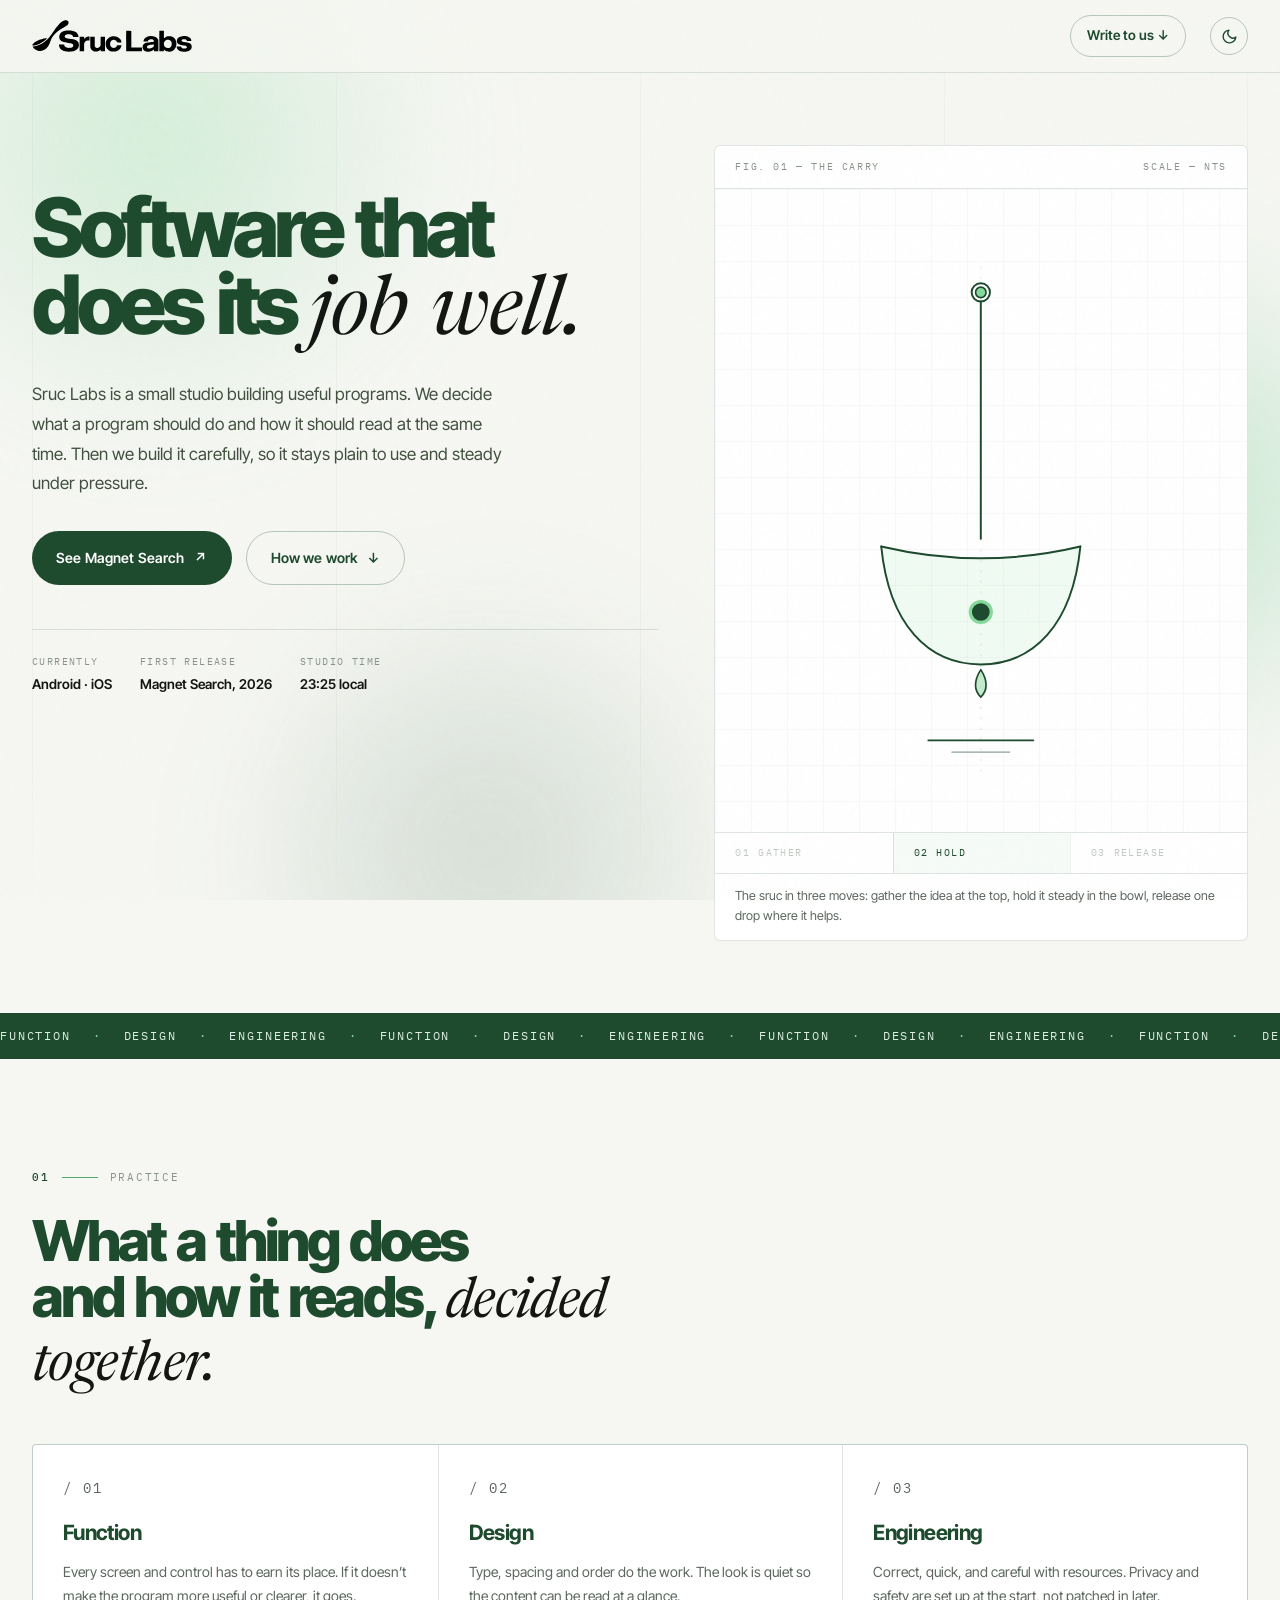
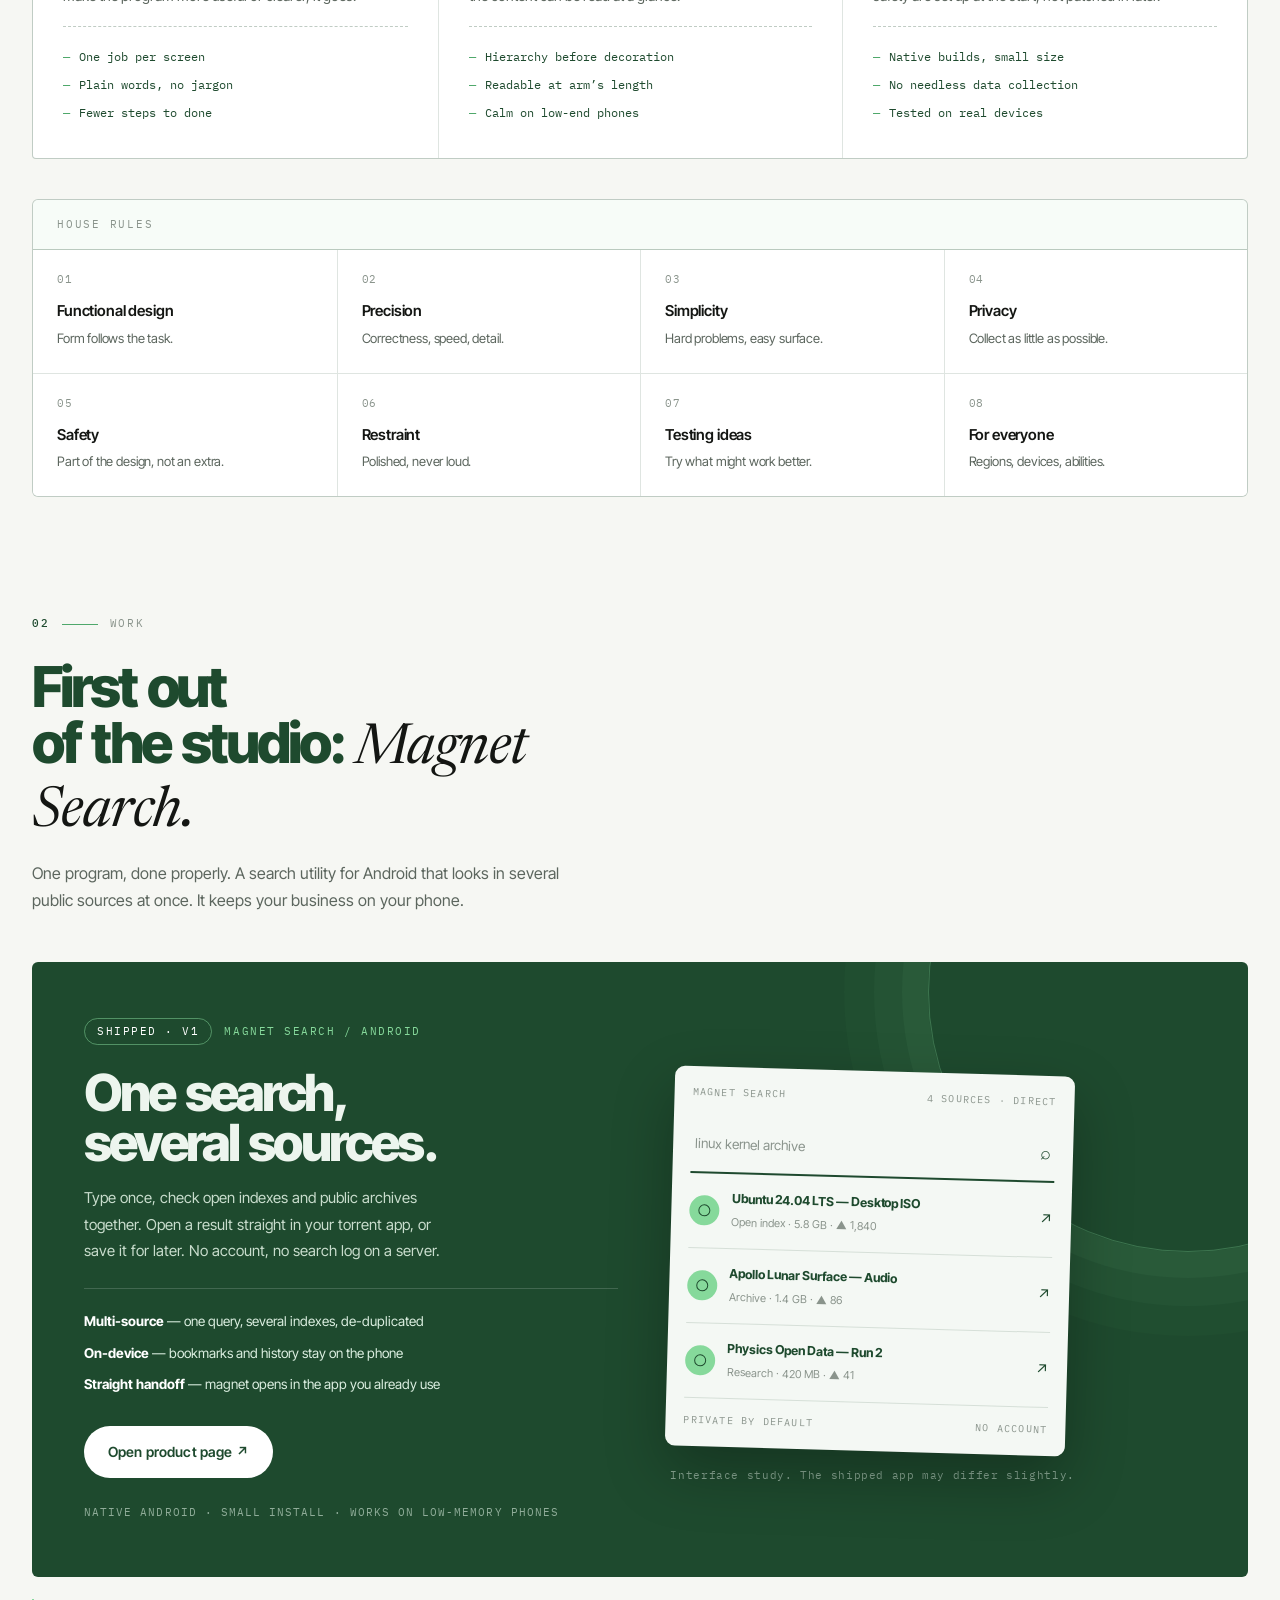
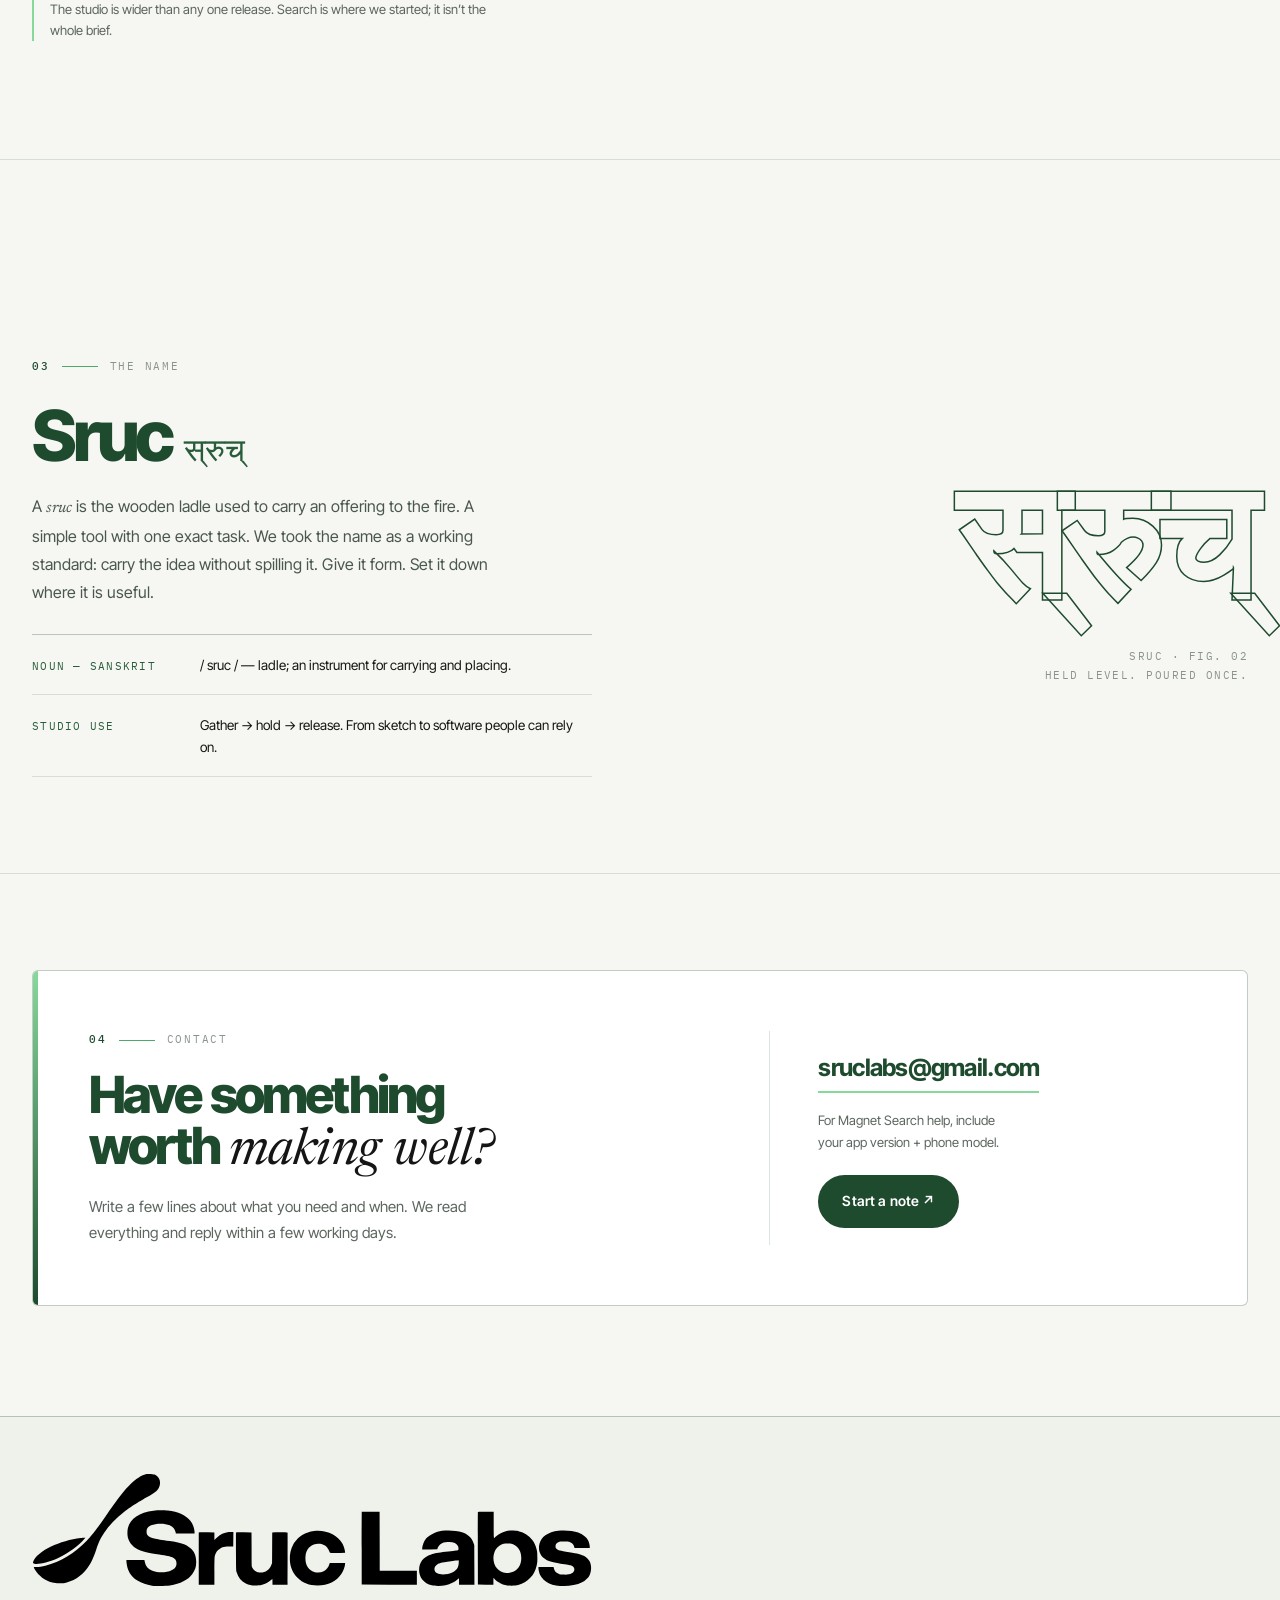
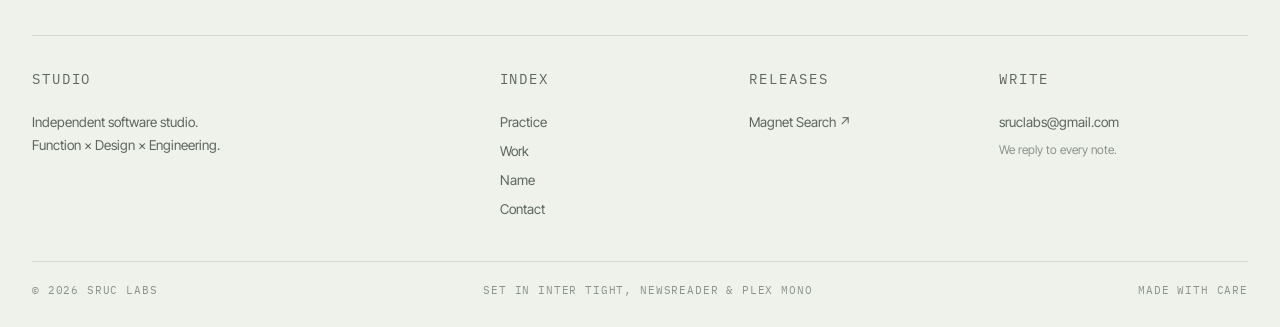
==== index.html @ f5494673 "Scroll Fixes" ====
<!doctype html>
<html lang="en">
<head>
  <meta charset="utf-8">
  <meta name="viewport" content="width=device-width, initial-scale=1">
  <meta name="description" content="Sruc Labs is an independent software studio. Function and design decided together, built with care. First work: Magnet Search for Android.">
  <meta name="theme-color" content="#F6F7F3">
  <title>Sruc Labs — Independent software studio</title>
  <script>
    try {
      var t = localStorage.getItem('sruc-theme');
      if (!t) t = window.matchMedia('(prefers-color-scheme: dark)').matches ? 'dark' : 'light';
      document.documentElement.dataset.theme = t;
    } catch (e) { document.documentElement.dataset.theme = 'light'; }
  </script>

  <link rel="preconnect" href="https://fonts.googleapis.com">
  <link rel="preconnect" href="https://fonts.gstatic.com" crossorigin>
  <link href="https://fonts.googleapis.com/css2?family=Inter+Tight:ital,wght@0,400;0,500;0,600;0,700;0,800;1,400&family=Newsreader:ital,opsz,wght@1,6..72,400;1,6..72,500&family=IBM+Plex+Mono:wght@400;500&display=swap" rel="stylesheet">

  <link rel="icon" type="image/svg+xml" sizes="any" href="assets/brand/icon.svg?v=20260924-2">

  <link rel="stylesheet" href="css/style.css?v=20260925-1">
</head>
<body>

  <div class="ambient" aria-hidden="true">
    <span class="a1"></span><span class="a2"></span><span class="a3"></span>
  </div>
  <div class="page-grid" aria-hidden="true">
    <span></span><span></span><span></span><span></span>
  </div>
  <div class="grain" aria-hidden="true"></div>

  <!-- ================= HEADER ================= -->
  <header class="topbar">
    <div class="wrap topbar-in">
      <a class="wordmark" href="./" aria-label="Sruc Labs home">
        <img class="wordmark-logo logo-dark" src="assets/brand/SrucLabs_dark.svg?v=20260924" alt="Sruc Labs" width="160" height="33">
        <img class="wordmark-logo logo-light" src="assets/brand/SrucLabs_light.svg?v=20260924" alt="" aria-hidden="true" width="160" height="33">
      </a>

      <nav class="topnav" aria-label="Primary">
        <!-- links render from NAV_LINKS in js/main.js -->
      </nav>

      <button class="theme-toggle" id="theme-toggle" aria-pressed="false" aria-label="Switch to dark theme" title="Toggle theme">
        <svg class="icon-moon" viewBox="0 0 24 24" fill="none" stroke="currentColor" stroke-width="2" stroke-linecap="round" stroke-linejoin="round" aria-hidden="true">
          <path d="M21 12.79A9 9 0 1 1 11.21 3 7 7 0 0 0 21 12.79z"></path>
        </svg>
        <svg class="icon-sun" viewBox="0 0 24 24" fill="none" stroke="currentColor" stroke-width="2" stroke-linecap="round" stroke-linejoin="round" aria-hidden="true">
          <circle cx="12" cy="12" r="4.5"></circle>
          <line x1="12" y1="2" x2="12" y2="4.5"></line>
          <line x1="12" y1="19.5" x2="12" y2="22"></line>
          <line x1="2" y1="12" x2="4.5" y2="12"></line>
          <line x1="19.5" y1="12" x2="22" y2="12"></line>
          <line x1="4.6" y1="4.6" x2="6.4" y2="6.4"></line>
          <line x1="17.6" y1="17.6" x2="19.4" y2="19.4"></line>
          <line x1="4.6" y1="19.4" x2="6.4" y2="17.6"></line>
          <line x1="17.6" y1="6.4" x2="19.4" y2="4.6"></line>
        </svg>
      </button>
      <button class="menu-btn" aria-expanded="false" aria-controls="mobilemenu">Menu</button>
    </div>
    <div class="wrap mobilemenu" id="mobilemenu">
      <!-- links render from NAV_LINKS in js/main.js -->
    </div>
  </header>

  <main>
    <!-- ================= HERO ================= -->
    <section class="hero wrap">
      <div class="hero-main">
        <h1 class="reveal">Software that<br>does its <span class="serif">job well.</span></h1>
        <p class="lede reveal">Sruc Labs is a small studio building useful programs. We decide what a program should do and how it should read at the same time. Then we build it carefully, so it stays plain to use and steady under pressure.</p>

        <div class="hero-cta reveal">
          <a class="btn btn-dark" href="https://sruclabs.github.io/magnetsearch/" target="_blank" rel="noopener">See Magnet Search <span aria-hidden="true">↗</span></a>
          <a class="btn btn-ghost" href="#practice">How we work <span aria-hidden="true">↓</span></a>
        </div>

        <dl class="hero-specs reveal">
          <div><dt>Currently</dt><dd>Android · iOS</dd></div>
          <div><dt>First release</dt><dd>Magnet Search, 2026</dd></div>
          <div><dt>Studio time</dt><dd><span id="clock">--:--</span> local</dd></div>
        </dl>
      </div>

      <figure class="figure reveal" aria-label="Technical drawing of a ladle carrying one drop">
        <div class="figure-bar">
          <span>FIG. 01 — THE CARRY</span>
          <span>SCALE — NTS</span>
        </div>

        <svg class="figure-svg" viewBox="0 0 360 460" role="img" aria-label="A ladle gathering an idea, holding it, and releasing one drop onto the ground">
          <g class="f-construction" fill="none">
            <line x1="180" y1="36" x2="180" y2="428" stroke-dasharray="2 6" />
          </g>
          <g fill="none" stroke-linecap="round" stroke-linejoin="round">
            <circle class="f-eyelet" cx="180" cy="56" r="7" />
            <path class="f-handle" d="M180 63 V 244" />
            <path class="f-liquid" d="M104 250 Q180 268 256 250 C250 310 220 340 180 340 C140 340 110 310 104 250 Z" />
            <path class="f-bowl" d="M104 250 C110 310 140 340 180 340 C220 340 250 310 256 250" />
            <path class="f-rim" d="M104 250 Q180 268 256 250" />
            <circle class="f-well" cx="180" cy="300" r="8" />
            <path class="f-drop" d="M180 344 C175 352 174 359 180 365 C186 359 185 352 180 344 Z" />
            <ellipse class="f-splash" cx="180" cy="398" rx="4" ry="1.5" />
            <line class="f-ground" x1="140" y1="398" x2="220" y2="398" />
            <line class="f-ground-thin" x1="158" y1="407" x2="202" y2="407" />
          </g>
          <circle class="f-origin" cx="180" cy="56" r="2.5" />
          <circle class="f-carrier" cx="180" cy="56" r="4" />
          <circle class="f-ring" cx="180" cy="56" r="8" fill="none" />
        </svg>

        <ol class="figure-steps">
          <li data-step="0"><b>01</b>Gather</li>
          <li data-step="1"><b>02</b>Hold</li>
          <li data-step="2"><b>03</b>Release</li>
        </ol>

        <figcaption class="figure-cap">The sruc in three moves: gather the idea at the top, hold it steady in the bowl, release one drop where it helps.</figcaption>
      </figure>
    </section>

    <!-- ================= STRIP ================= -->
    <div class="strip" aria-hidden="true">
      <div class="strip-track">
        <div class="strip-group">
          <span>Function</span><i>·</i>
          <span>Design</span><i>·</i>
          <span>Engineering</span><i>·</i>
          <span>Function</span><i>·</i>
          <span>Design</span><i>·</i>
          <span>Engineering</span><i>·</i>
        </div>
        <div class="strip-group">
          <span>Function</span><i>·</i>
          <span>Design</span><i>·</i>
          <span>Engineering</span><i>·</i>
          <span>Function</span><i>·</i>
          <span>Design</span><i>·</i>
          <span>Engineering</span><i>·</i>
        </div>
        <div class="strip-group">
          <span>Function</span><i>·</i>
          <span>Design</span><i>·</i>
          <span>Engineering</span><i>·</i>
          <span>Function</span><i>·</i>
          <span>Design</span><i>·</i>
          <span>Engineering</span><i>·</i>
        </div>
        <div class="strip-group">
          <span>Function</span><i>·</i>
          <span>Design</span><i>·</i>
          <span>Engineering</span><i>·</i>
          <span>Function</span><i>·</i>
          <span>Design</span><i>·</i>
          <span>Engineering</span><i>·</i>
        </div>
      </div>
    </div>

    <!-- ================= 01 PRACTICE ================= -->
    <section class="section wrap" id="practice">
      <div class="sec-head reveal">
        <p class="sec-index"><span>01</span><i></i>Practice</p>
        <h2>What a thing does<br>and how it reads, <span class="serif">decided together.</span></h2>
      </div>

      <div class="trio">
        <article class="reveal">
          <p class="trio-no">/ 01</p>
          <h3>Function</h3>
          <p>Every screen and control has to earn its place. If it doesn’t make the program more useful or clearer, it goes.</p>
          <ul>
            <li>One job per screen</li>
            <li>Plain words, no jargon</li>
            <li>Fewer steps to done</li>
          </ul>
        </article>
        <article class="reveal">
          <p class="trio-no">/ 02</p>
          <h3>Design</h3>
          <p>Type, spacing and order do the work. The look is quiet so the content can be read at a glance.</p>
          <ul>
            <li>Hierarchy before decoration</li>
            <li>Readable at arm’s length</li>
            <li>Calm on low-end phones</li>
          </ul>
        </article>
        <article class="reveal">
          <p class="trio-no">/ 03</p>
          <h3>Engineering</h3>
          <p>Correct, quick, and careful with resources. Privacy and safety are set up at the start, not patched in later.</p>
          <ul>
            <li>Native builds, small size</li>
            <li>No needless data collection</li>
            <li>Tested on real devices</li>
          </ul>
        </article>
      </div>

      <div class="rules reveal">
        <p class="rules-title">House rules</p>
        <ol>
          <li><span>01</span>Functional design <small>Form follows the task.</small></li>
          <li><span>02</span>Precision <small>Correctness, speed, detail.</small></li>
          <li><span>03</span>Simplicity <small>Hard problems, easy surface.</small></li>
          <li><span>04</span>Privacy <small>Collect as little as possible.</small></li>
          <li><span>05</span>Safety <small>Part of the design, not an extra.</small></li>
          <li><span>06</span>Restraint <small>Polished, never loud.</small></li>
          <li><span>07</span>Testing ideas <small>Try what might work better.</small></li>
          <li><span>08</span>For everyone <small>Regions, devices, abilities.</small></li>
        </ol>
      </div>
    </section>

    <!-- ================= 02 WORK ================= -->
    <section class="section wrap" id="work">
      <div class="sec-head reveal">
        <p class="sec-index"><span>02</span><i></i>Work</p>
        <h2>First out<br>of the studio: <span class="serif">Magnet Search.</span></h2>
        <p class="sec-sub">One program, done properly. A search utility for Android that looks in several public sources at once. It keeps your business on your phone.</p>
      </div>

      <article class="work reveal">
        <div class="work-info">
          <p class="work-eyebrow"><span class="pill">Shipped · v1</span> Magnet Search / Android</p>
          <h3>One search,<br>several sources.</h3>
          <p class="work-desc">Type once, check open indexes and public archives together. Open a result straight in your torrent app, or save it for later. No account, no search log on a server.</p>
          <ul class="work-list">
            <li><b>Multi-source</b> — one query, several indexes, de-duplicated</li>
            <li><b>On-device</b> — bookmarks and history stay on the phone</li>
            <li><b>Straight handoff</b> — magnet opens in the app you already use</li>
          </ul>
          <div class="work-cta">
            <a class="btn btn-light" href="https://sruclabs.github.io/magnetsearch/" target="_blank" rel="noopener">Open product page ↗</a>
          </div>
          <p class="work-meta">Native Android · Small install · Works on low-memory phones</p>
        </div>

        <div class="work-visual" aria-hidden="true">
          <div class="phone">
            <div class="phone-top"><span>Magnet Search</span><span>4 sources · direct</span></div>
            <div class="phone-search"><span>linux kernel archive</span><b>⌕</b></div>
            <div class="phone-row">
              <i></i>
              <div><strong>Ubuntu 24.04 LTS — Desktop ISO</strong><small>Open index · 5.8 GB · ▲ 1,840</small></div>
              <em>↗</em>
            </div>
            <div class="phone-row">
              <i></i>
              <div><strong>Apollo Lunar Surface — Audio</strong><small>Archive · 1.4 GB · ▲ 86</small></div>
              <em>↗</em>
            </div>
            <div class="phone-row">
              <i></i>
              <div><strong>Physics Open Data — Run 2</strong><small>Research · 420 MB · ▲ 41</small></div>
              <em>↗</em>
            </div>
            <div class="phone-foot"><span>Private by default</span><span>No account</span></div>
          </div>
          <p class="work-cap">Interface study. The shipped app may differ slightly.</p>
        </div>
      </article>

      <p class="work-note reveal">The studio is wider than any one release. Search is where we started; it isn’t the whole brief.</p>
    </section>

    <!-- ================= 03 NAME ================= -->
    <section class="section name" id="name">
      <div class="wrap name-in">
        <div class="reveal">
          <p class="sec-index"><span>03</span><i></i>The name</p>
          <h2>Sruc <span class="dev">स्रुच्</span></h2>
          <p class="name-copy">A <i>sruc</i> is the wooden ladle used to carry an offering to the fire. A simple tool with one exact task. We took the name as a working standard: carry the idea without spilling it. Give it form. Set it down where it is useful.</p>
          <dl class="name-defs">
            <div><dt>noun — Sanskrit</dt><dd>/ sruc / — ladle; an instrument for carrying and placing.</dd></div>
            <div><dt>studio use</dt><dd>Gather → hold → release. From sketch to software people can rely on.</dd></div>
          </dl>
        </div>
        <div class="name-glyph reveal" aria-hidden="true">
          <span class="name-big">स्रुच्</span>
          <span class="name-small">SRUC · FIG. 02<br>Held level. Poured once.</span>
        </div>
      </div>
    </section>

    <!-- ================= CONTACT ================= -->
    <section class="section wrap contact" id="contact">
      <div class="contact-card reveal">
        <div>
          <p class="sec-index light"><span>04</span><i></i>Contact</p>
          <h2>Have something<br>worth <span class="serif">making well?</span></h2>
          <p>Write a few lines about what you need and when. We read everything and reply within a few working days.</p>
        </div>
        <div class="contact-side">
          <a class="mail" href="mailto:sruclabs@gmail.com">sruclabs@gmail.com</a>
          <p class="contact-meta">For Magnet Search help, include<br>your app version + phone model.</p>
          <a class="btn btn-dark" href="mailto:sruclabs@gmail.com?subject=Hello%20Sruc%20Labs">Start a note ↗</a>
        </div>
      </div>
    </section>
  </main>

  <!-- ================= FOOTER ================= -->
  <footer class="footer">
    <div class="wrap">
      <p class="foot-big">
        <img class="foot-logo logo-dark" src="assets/brand/SrucLabs_dark.svg?v=20260924" alt="Sruc Labs">
        <img class="foot-logo logo-light" src="assets/brand/SrucLabs_light.svg?v=20260924" alt="Sruc Labs">
      </p>
      <div class="foot-grid">
        <div>
          <p class="foot-k">Studio</p>
          <p>Independent software studio.<br>Function × Design × Engineering.</p>
        </div>
        <div>
          <p class="foot-k">Index</p>
          <a href="#practice">Practice</a>
          <a href="#work">Work</a>
          <a href="#name">Name</a>
          <a href="#contact">Contact</a>
        </div>
        <div>
          <p class="foot-k">Releases</p>
          <a href="https://sruclabs.github.io/magnetsearch/" target="_blank" rel="noopener">Magnet Search ↗</a>
        </div>
        <div>
          <p class="foot-k">Write</p>
          <a href="mailto:sruclabs@gmail.com">sruclabs@gmail.com</a>
          <p class="foot-muted">We reply to every note.</p>
        </div>
      </div>
      <div class="foot-base">
        <span>© <span id="year">2026</span> Sruc Labs</span>
        <span>Set in Inter Tight, Newsreader &amp; Plex Mono</span>
        <span>Made with care</span>
      </div>
    </div>
  </footer>

  <script src="js/main.js?v=20260925-1"></script>
</body>
</html>
---- css/style.css ----
/* ============================================================
   SRUC LABS — from scratch
   Type: Inter Tight / Newsreader Italic / IBM Plex Mono (all OFL)
   Colour: paper, pine, mint — from brand artefacts
   ============================================================ */

@font-face {
  font-family: 'Inter';
  src: url('../assets/fonts/inter_regular.ttf?v=20260924') format('truetype');
  font-weight: 400; font-display: swap;
}
@font-face {
  font-family: 'Inter';
  src: url('../assets/fonts/inter_medium.ttf?v=20260924') format('truetype');
  font-weight: 500; font-display: swap;
}
@font-face {
  font-family: 'Inter';
  src: url('../assets/fonts/inter_semibold.ttf?v=20260924') format('truetype');
  font-weight: 600; font-display: swap;
}
@font-face {
  font-family: 'Inter';
  src: url('../assets/fonts/inter_bold.ttf?v=20260924') format('truetype');
  font-weight: 700; font-display: swap;
}
@font-face {
  font-family: 'Inter';
  src: url('../assets/fonts/inter_extra_bold.ttf?v=20260924') format('truetype');
  font-weight: 800; font-display: swap;
}

:root {
  --paper: #F6F7F3;
  --card: #FFFFFF;
  --soft: #EAF7ED;
  --ink: #141613;
  --muted: #5C665E;
  --faint: #8A948C;
  --pine: #1E4A2E;
  --moss: #285C3A;
  --leaf: #4FA86B;
  --mint: #86D99B;
  --line: rgba(30, 74, 46, 0.14);
  --line-strong: rgba(30, 74, 46, 0.28);
  --max: 1280px;
  --gut: 32px;
  --sans: 'Inter Tight', 'Inter', system-ui, -apple-system, sans-serif;
  --serif: 'Newsreader', Georgia, serif;
  --mono: 'IBM Plex Mono', 'SFMono-Regular', Menlo, monospace;
  --ease: cubic-bezier(0.22, 1, 0.36, 1);
  --spring: cubic-bezier(0.34, 1.4, 0.44, 1);
  --soft: cubic-bezier(0.4, 0, 0.2, 1);
  --grid: rgba(30,74,46,0.035);
  --construct: rgba(30,74,46,0.1);
  color-scheme: light;
}

/* ================= DARK MODE — deep pine primary, mint accents ================= */
[data-theme="dark"] {
  color-scheme: dark;
  --paper: #0C1210;
  --card: #121A15;
  --soft: #14201A;
  --ink: #EAF2E9;
  --muted: #A9BBAE;
  --faint: #7F9384;
  --pine: #E4F1E2;
  --moss: #A9CBB2;
  --leaf: #7CC795;
  --mint: #86D99B;
  --line: rgba(134,217,155,0.16);
  --line-strong: rgba(134,217,155,0.34);
  --grid: rgba(134,217,155,0.07);
  --construct: rgba(134,217,155,0.18);
}

/* logo variant swap — specificity beats .wordmark-logo below */
.wordmark-logo.logo-light, .foot-logo.logo-light { display: none; }
[data-theme="dark"] .wordmark-logo.logo-dark,
[data-theme="dark"] .foot-logo.logo-dark { display: none; }
[data-theme="dark"] .wordmark-logo.logo-light,
[data-theme="dark"] .foot-logo.logo-light { display: block; }

/* dark-mode surface + contrast fixes */
[data-theme="dark"] ::selection { background: var(--mint); color: #0C1210; }
[data-theme="dark"] .topbar { background: rgba(12,18,16,0.85); }
[data-theme="dark"] .mobilemenu { background: rgba(12,18,16,0.97); }
[data-theme="dark"] .topnav-pill:hover { background: var(--mint); color: #0C1210 !important; }
[data-theme="dark"] .btn-dark { background: var(--mint); color: #0C1210; }
[data-theme="dark"] .btn-dark:hover { background: #A5E3B8; box-shadow: 0 14px 28px rgba(0,0,0,0.4); }
[data-theme="dark"] .btn-light { background: var(--mint); color: #0C1210; }
[data-theme="dark"] .btn-light:hover { background: #A5E3B8; box-shadow: 0 14px 30px rgba(0,0,0,0.4); }
[data-theme="dark"] .lede { color: #B4C4B6; }
[data-theme="dark"] .strip { background: #10231A; }
[data-theme="dark"] .work { background: #132419; border: 1px solid var(--line-strong); }
[data-theme="dark"] .name-copy { color: #B9C8BB; }
[data-theme="dark"] .footer { background: #0E1712; }
[data-theme="dark"] .contact-card::after { background: linear-gradient(var(--mint), #2E6B42); }
[data-theme="dark"] .figure-bar { background: rgba(134,217,155,0.06); }
[data-theme="dark"] .figure-steps li.on { background: rgba(134,217,155,0.09); }
[data-theme="dark"] .rules-title { background: rgba(134,217,155,0.06); }
[data-theme="dark"] .rules li:hover { background: #16241C; }
[data-theme="dark"] .grain { opacity: 0.035; }
[data-theme="dark"] .ambient .a1 { background: radial-gradient(circle at center, rgba(134,217,155,0.17), transparent 65%); }
[data-theme="dark"] .ambient .a2 { background: radial-gradient(circle at center, rgba(24,50,34,0.9), transparent 70%); }
[data-theme="dark"] .ambient .a3 { background: radial-gradient(circle at center, rgba(134,217,155,0.09), transparent 65%); }
/* the phone mock stays a light interface in both modes — intentional */
[data-theme="dark"] .phone { box-shadow: 0 24px 60px rgba(0,0,0,0.55); }
/* construction grid streaks through text on dark — keep it light-mode only */
[data-theme="dark"] .page-grid { display: none; }

@media (prefers-reduced-motion: no-preference) {
  html { scroll-behavior: auto; }
}

*, *::before, *::after { box-sizing: border-box; margin: 0; padding: 0; -webkit-tap-highlight-color: transparent; }
html { -webkit-text-size-adjust: 100%; }
section[id], footer[id] { scroll-margin-top: 73px; }
body {
  background: var(--paper);
  color: var(--ink);
  font-family: var(--sans);
  font-size: 15px;
  line-height: 1.6;
  -webkit-font-smoothing: antialiased;
  overflow-x: hidden;
}
::selection { background: var(--pine); color: #fff; }
a { color: inherit; text-decoration: none; }
img, svg { display: block; max-width: 100%; }
:focus-visible { outline: 2px solid var(--leaf); outline-offset: 3px; }

.wrap {
  width: 100%;
  max-width: var(--max);
  margin-inline: auto;
  padding-inline: var(--gut);
}

/* faint construction grid behind everything — kept sparse on purpose */
.page-grid {
  position: fixed; inset: 0; z-index: -2;
  max-width: var(--max); margin-inline: auto;
  display: grid; grid-template-columns: repeat(4, 1fr);
  padding-inline: var(--gut);
  pointer-events: none;
  -webkit-mask-image: linear-gradient(to bottom, transparent 0, #000 12%, #000 82%, transparent 100%);
  mask-image: linear-gradient(to bottom, transparent 0, #000 12%, #000 82%, transparent 100%);
}
.page-grid span { border-left: 1px solid var(--grid); }
.page-grid span:last-child { border-right: 1px solid var(--grid); }

/* slow ambient wash in brand colours — barely there, always moving */
.ambient { position: fixed; inset: 0; z-index: -3; overflow: hidden; pointer-events: none; }
.ambient span {
  position: absolute; border-radius: 50%;
  filter: blur(50px);
  backface-visibility: hidden;
  will-change: transform;
}
.ambient .a1 {
  width: 52vmax; height: 52vmax; left: -14vmax; top: -15vmax;
  background: radial-gradient(circle at center, rgba(134,217,155,0.32), transparent 65%);
  animation: drift1 30s ease-in-out infinite alternate;
}
.ambient .a2 {
  width: 44vmax; height: 44vmax; right: -12vmax; top: 24vh;
  background: radial-gradient(circle at center, rgba(190,228,200,0.95), transparent 70%);
  animation: drift2 38s ease-in-out infinite alternate;
}
.ambient .a3 {
  width: 48vmax; height: 48vmax; left: 14vw; bottom: -20vmax;
  background: radial-gradient(circle at center, rgba(40,92,58,0.17), transparent 65%);
  animation: drift3 46s ease-in-out infinite alternate;
}
@keyframes drift1 {
  from { transform: translate3d(0, 0, 0); }
  to { transform: translate3d(7vw, 8vh, 0); }
}
@keyframes drift2 {
  from { transform: translate3d(0, 0, 0); }
  to { transform: translate3d(-7vw, 7vh, 0); }
}
@keyframes drift3 {
  from { transform: translate3d(0, 0, 0); }
  to { transform: translate3d(6vw, -7vh, 0); }
}

.grain {
  position: fixed; inset: 0; z-index: 50; pointer-events: none; opacity: 0.05;
  mix-blend-mode: multiply;
  background-image: url("data:image/svg+xml,%3Csvg viewBox='0 0 180 180' xmlns='http://www.w3.org/2000/svg'%3E%3Cfilter id='n'%3E%3CfeTurbulence type='fractalNoise' baseFrequency='.9' numOctaves='2' stitchTiles='stitch'/%3E%3C/filter%3E%3Crect width='100%25' height='100%25' filter='url(%23n)' opacity='.5'/%3E%3C/svg%3E");
}

.serif { font-family: var(--serif); font-style: italic; font-weight: 400; letter-spacing: -0.01em; }

/* ================= TOPBAR ================= */
.topbar {
  position: sticky; top: 0; z-index: 40;
  background: rgba(246, 247, 243, 0.86);
  backdrop-filter: blur(14px); -webkit-backdrop-filter: blur(14px);
  border-bottom: 1px solid var(--line);
}
.topbar-in {
  height: 72px;
  display: flex; align-items: center; gap: 24px;
}
.wordmark { display: flex; align-items: center; color: var(--pine); }
.wordmark-logo { width: 160px; height: auto; display: block; }
.topnav { margin-left: auto; display: flex; align-items: center; gap: 26px; }
.topnav a {
  font-size: 13.5px; font-weight: 600; color: var(--muted);
  display: inline-flex; gap: 7px; align-items: baseline;
}
.topnav a i { font-family: var(--mono); font-style: normal; font-size: 10px; color: var(--faint); }
.topnav a:hover { color: var(--pine); }
.topnav-pill {
  border: 1px solid var(--line-strong); border-radius: 999px;
  padding: 9px 16px !important; color: var(--pine) !important;
  transition: background 0.25s, color 0.25s;
}
.topnav-pill:hover { background: var(--pine); color: #fff !important; }
.menu-btn {
  display: none; margin-left: auto;
  font-family: var(--mono); font-size: 12px; letter-spacing: 0.1em; text-transform: uppercase;
  background: none; border: 1px solid var(--line-strong); border-radius: 999px;
  padding: 10px 18px; color: var(--pine); cursor: pointer;
}
.theme-toggle {
  display: inline-flex; align-items: center; justify-content: center;
  width: 38px; height: 38px; flex: none;
  border: 1px solid var(--line-strong); border-radius: 50%;
  background: transparent; color: var(--pine); cursor: pointer;
  transition: transform 0.35s var(--ease), border-color 0.25s ease, background 0.25s ease;
}
.theme-toggle:hover { transform: translateY(-2px); border-color: var(--pine); }
.theme-toggle svg { width: 17px; height: 17px; }
.theme-toggle .icon-sun { display: none; }
[data-theme="dark"] .theme-toggle .icon-moon { display: none; }
[data-theme="dark"] .theme-toggle .icon-sun { display: block; }
.mobilemenu { position: absolute; top: 100%; left: 0; right: 0; display: flex; flex-direction: column; overflow: hidden; max-height: 0; opacity: 0; transform: translateY(-6px); padding-bottom: 0; background: rgba(246,247,243,0.97); -webkit-backdrop-filter: blur(14px); backdrop-filter: blur(14px); border-bottom: 1px solid var(--line); transition: max-height 0.4s var(--ease), opacity 0.3s ease, transform 0.4s var(--ease), padding-bottom 0.3s ease; }
.mobilemenu a {
  padding: 13px 0; border-top: 1px solid var(--line);
  font-weight: 600; font-size: 15px; color: var(--pine);
  opacity: 0; transform: translateY(4px);
  transition: opacity 0.3s ease, transform 0.35s var(--ease);
}
.mobilemenu.open { max-height: 420px; opacity: 1; transform: none; padding-bottom: 0; }
.mobilemenu.open a { opacity: 1; transform: none; }
.mobilemenu.open a:nth-child(2) { transition-delay: 0.05s; }
.mobilemenu.open a:nth-child(3) { transition-delay: 0.1s; }
.mobilemenu.open a:nth-child(4) { transition-delay: 0.15s; }
.mobilemenu.open a:nth-child(5) { transition-delay: 0.2s; }

/* ================= HERO ================= */
.hero {
  display: grid; grid-template-columns: 1.08fr 0.92fr;
  gap: 56px; align-items: start;
  padding-top: 72px; padding-bottom: 72px;
}
/* kicker removed — h1 keeps its exact position via first-child margin */
.hero-main > h1:first-child { margin-top: 44px; }
.hero h1 {
  font-size: clamp(52px, 6.4vw, 96px);
  line-height: 0.94; letter-spacing: -0.065em; word-spacing: 0.065em; font-weight: 800; color: var(--pine);
}
.hero h1 .serif { color: var(--ink); }
.lede {
  margin-top: 26px; max-width: 480px;
  font-size: 17px; line-height: 1.75; color: #43503F;
}
.hero-cta { display: flex; gap: 14px; margin-top: 32px; flex-wrap: wrap; }
.btn {
  display: inline-flex; align-items: center; gap: 10px;
  font-size: 14px; font-weight: 600; letter-spacing: 0.01em;
  padding: 15px 24px; border-radius: 999px;
  transition: transform 0.35s var(--ease), background 0.25s ease, color 0.25s ease, box-shadow 0.35s ease, border-color 0.25s ease;
  white-space: nowrap;
}
.btn:hover { transform: translateY(-2px); }
.btn:active { transform: translateY(0) scale(0.99); transition-duration: 0.12s; }
.btn-dark { background: var(--pine); color: #fff; }
.btn-dark:hover { background: #143320; box-shadow: 0 14px 28px rgba(30,74,46,0.22); }
.btn-ghost { border: 1px solid var(--line-strong); color: var(--pine); background: transparent; }
.btn-ghost:hover { border-color: var(--pine); }
.btn-light { background: #fff; color: var(--pine); }
.btn-light:hover { box-shadow: 0 14px 30px rgba(0,0,0,0.25); }
.hero-specs {
  display: grid; grid-template-columns: repeat(3, auto);
  gap: 28px; justify-content: start;
  margin-top: 44px; padding-top: 24px; border-top: 1px solid var(--line);
}
.hero-specs dt { font-family: var(--mono); font-size: 10px; letter-spacing: 0.14em; text-transform: uppercase; color: var(--faint); margin-bottom: 4px; }
.hero-specs dd { font-size: 13.5px; font-weight: 600; color: var(--ink); }

/* figure — one quiet instrument on its own faint sheet */
.figure {
  border: 1px solid var(--line);
  background: var(--card);
  border-radius: 6px;
  overflow: hidden;
}
.figure-bar {
  display: flex; justify-content: space-between; gap: 12px;
  font-family: var(--mono); font-size: 10px; letter-spacing: 0.16em;
  color: var(--faint); text-transform: uppercase;
  padding: 13px 20px; border-bottom: 1px solid var(--line);
}
.figure-svg {
  width: 100%; height: auto; display: block;
  padding: 30px 30px 10px;
  background:
    linear-gradient(var(--grid) 1px, transparent 1px),
    linear-gradient(90deg, var(--grid) 1px, transparent 1px);
  background-size: 36px 36px, 36px 36px;
}
.f-construction { stroke: var(--construct); stroke-width: 1; }
.f-eyelet, .f-handle { stroke: var(--pine); stroke-width: 1.5; }
.f-rim { stroke: var(--pine); stroke-width: 1.5; }
.f-bowl { stroke: var(--pine); stroke-width: 1.5; fill: none; }
.f-liquid { fill: rgba(134,217,155,0.12); stroke: none; }
.f-well { fill: var(--pine); stroke: var(--mint); stroke-width: 2.5; transform-box: fill-box; transform-origin: center; animation: receive 6s ease-in-out infinite; }
.f-drop { fill: rgba(134,217,155,0.5); stroke: var(--pine); stroke-width: 1.25; transform-box: fill-box; transform-origin: center; animation: deliver 6s ease-in-out infinite; }
.f-splash { fill: none; stroke: var(--leaf); stroke-width: 1.25; transform-box: fill-box; transform-origin: center; opacity: 0; animation: splash 6s ease-out infinite; }
.f-ground { stroke: var(--pine); stroke-width: 1.5; }
.f-ground-thin { stroke: rgba(30,74,46,0.5); stroke-width: 1; }
.f-origin { fill: var(--pine); }
.f-carrier { fill: var(--mint); stroke: var(--pine); stroke-width: 1.25; transform-box: fill-box; transform-origin: center; animation: carry 6s var(--ease) infinite; }
.f-ring { stroke: var(--leaf); stroke-width: 1.25; opacity: 0; transform-box: fill-box; transform-origin: center; animation: ring 6s ease-out infinite; }
/* loop stays parked at t=0 until JS releases it together with the highlights */
.figure .f-carrier, .figure .f-ring, .figure .f-well, .figure .f-drop, .figure .f-splash { animation-play-state: paused; }
.figure.go .f-carrier, .figure.go .f-ring, .figure.go .f-well, .figure.go .f-drop, .figure.go .f-splash { animation-play-state: running; }
/* one 6s story, in order: gather (0–2s) → hold (2–4s) → release (4–6s) */
@keyframes carry {
  0%, 6% { transform: translateY(0); opacity: 0; }
  12% { transform: translateY(0); opacity: 1; }
  34% { transform: translateY(244px); opacity: 1; }
  42%, 100% { transform: translateY(244px); opacity: 0; }
}
@keyframes receive {
  0%, 32%, 58%, 100% { transform: scale(1); }
  42%, 50% { transform: scale(1.25); }
}
@keyframes deliver {
  0%, 46% { transform: translateY(0) scale(0.55); opacity: 0; }
  54% { transform: translateY(0) scale(1); opacity: 1; }
  76% { transform: translateY(38px) scale(0.94); opacity: 1; }
  84%, 100% { transform: translateY(44px) scale(0.7); opacity: 0; }
}
@keyframes splash {
  0%, 74% { transform: scale(0.4); opacity: 0; }
  80% { transform: scale(1); opacity: 0.8; }
  90%, 100% { transform: scale(1.6); opacity: 0; }
}
@keyframes ring {
  0%, 6% { opacity: 0; transform: scale(0.6); }
  12% { opacity: 0.85; transform: scale(1); }
  26%, 100% { opacity: 0; transform: scale(1.35); }
}
.figure-steps {
  list-style: none; display: grid; grid-template-columns: repeat(3, 1fr);
  border-top: 1px solid var(--line); margin-top: 0;
}
.figure-steps li {
  display: flex; align-items: baseline; gap: 8px;
  padding: 12px 20px; font-family: var(--mono); font-size: 10px;
  letter-spacing: 0.14em; text-transform: uppercase; color: var(--faint);
  border-left: 1px solid var(--line);
  opacity: 0.5; transition: opacity 0.4s, color 0.4s, background 0.4s;
  white-space: nowrap;
}
.figure-steps li:first-child { border-left: 0; }
.figure-steps li b { font-weight: 400; }
.figure-steps li.on { opacity: 1; color: var(--pine); background: rgba(234,247,237,0.45); }
.figure-cap {
  padding: 12px 20px 14px; font-size: 12.5px; line-height: 1.6; color: var(--muted);
  border-top: 1px solid var(--line);
}

/* ================= STRIP ================= */
.strip {
  border-block: 1px solid var(--line-strong);
  background: var(--pine); color: #DCEFE1;
  overflow: hidden; white-space: nowrap;
}
.strip-track {
  display: flex; width: max-content;
  font-family: var(--mono); font-size: 11.5px; letter-spacing: 0.16em; text-transform: uppercase;
  animation: strip 36s linear infinite;
  will-change: transform;
  backface-visibility: hidden;
}
/* two identical halves — the -50% loop lands exactly on the seam */
.strip-group {
  display: flex; align-items: center; gap: 22px; flex: none;
  padding: 13px 22px 13px 0;
}
.strip-track i { color: var(--mint); font-style: normal; }
@keyframes strip { to { transform: translateX(-50%); } }

/* ================= SECTIONS ================= */
.section { padding-top: 110px; padding-bottom: 8px; }
.sec-index {
  display: flex; align-items: center; gap: 12px;
  font-family: var(--mono); font-size: 11px; letter-spacing: 0.16em;
  text-transform: uppercase; color: var(--faint); margin-bottom: 26px;
}
.sec-index span:first-child { color: var(--pine); font-weight: 500; }
.sec-index i { display: block; width: 36px; height: 1px; background: var(--leaf); }
.sec-head h2 {
  font-size: clamp(36px, 4.4vw, 64px); line-height: 1.0;
  letter-spacing: -0.055em; word-spacing: 0.055em; font-weight: 800; color: var(--pine);
  max-width: 16ch;
}
.sec-head h2 .serif { color: var(--ink); }
.sec-sub { margin-top: 18px; max-width: 560px; color: var(--muted); font-size: 16px; line-height: 1.7; }

/* trio */
.trio {
  display: grid; grid-template-columns: repeat(3, 1fr);
  border: 1px solid var(--line-strong); border-radius: 4px; overflow: hidden;
  margin-top: 48px; background: var(--card);
}
.trio article { padding: 32px 30px 30px; border-left: 1px solid var(--line); }
.trio article:first-child { border-left: 0; }
.trio-no { font-family: var(--mono); font-size: 11px; letter-spacing: 0.14em; color: var(--leaf); margin-bottom: 16px; }
.trio h3 { font-size: 21px; font-weight: 700; letter-spacing: -0.03em; color: var(--pine); margin-bottom: 10px; }
.trio article > p { font-size: 14px; line-height: 1.7; color: var(--muted); }
.trio ul { list-style: none; margin-top: 18px; padding-top: 16px; border-top: 1px dashed var(--line-strong); }
.trio li { font-family: var(--mono); font-size: 11.5px; color: var(--pine); padding: 5px 0 5px 16px; position: relative; }
.trio li::before { content: '—'; position: absolute; left: 0; color: var(--leaf); }

/* rules — single card table so dividers always line up */
.rules {
  margin-top: 40px;
  border: 1px solid var(--line-strong);
  border-radius: 6px;
  background: var(--card);
  overflow: hidden;
  position: relative;
}
.rules-title {
  font-family: var(--mono); font-size: 11px; letter-spacing: 0.16em;
  text-transform: uppercase; color: var(--faint);
  padding: 16px 24px;
  border-bottom: 1px solid var(--line-strong);
  background: rgba(234,247,237,0.4);
}
.rules ol {
  list-style: none;
  display: grid; grid-template-columns: repeat(4, 1fr);
  align-items: stretch;
}
.rules li {
  padding: 22px 24px 24px;
  border-left: 1px solid var(--line);
  border-top: 1px solid var(--line);
  font-size: 15px; font-weight: 600; color: var(--ink); letter-spacing: -0.01em;
  line-height: 1.45;
  background: var(--card);
}
.rules li:nth-child(-n+4) { border-top: 0; }
.rules li:nth-child(4n+1) { border-left: 0; }
.rules li span {
  font-family: var(--mono); font-weight: 400; font-size: 11px;
  font-variant-numeric: tabular-nums; color: var(--faint);
  display: block; margin-bottom: 12px; letter-spacing: 0.08em;
}
.rules li small {
  display: block; font-weight: 400; color: var(--muted);
  font-size: 13px; margin-top: 6px; line-height: 1.6;
}

/* ================= WORK ================= */
.work {
  margin-top: 48px;
  display: grid; grid-template-columns: 1.05fr 0.95fr;
  background: var(--pine); color: #EDF5EE;
  border-radius: 6px; overflow: hidden; position: relative;
}
.work::before {
  content: ''; position: absolute; width: 520px; height: 520px;
  right: -200px; top: -230px; border-radius: 50%;
  border: 1px solid rgba(134,217,155,0.3);
  box-shadow: 0 0 0 26px rgba(134,217,155,0.05), 0 0 0 54px rgba(134,217,155,0.035), 0 0 0 84px rgba(134,217,155,0.02);
  pointer-events: none;
}
.work-info { padding: 56px 52px; position: relative; z-index: 1; }
.work-eyebrow { font-family: var(--mono); font-size: 11px; letter-spacing: 0.14em; text-transform: uppercase; color: var(--mint); display: flex; align-items: center; gap: 12px; flex-wrap: wrap; }
.pill { border: 1px solid rgba(134,217,155,0.5); border-radius: 999px; padding: 4px 12px; font-size: 10.5px; color: #fff; }
.work-info h3 { font-size: clamp(38px, 4vw, 60px); line-height: 0.98; letter-spacing: -0.055em; word-spacing: 0.055em; font-weight: 800; margin: 22px 0 18px; }
.work-desc { color: #C9DDCD; font-size: 15px; line-height: 1.75; max-width: 42ch; }
.work-list { list-style: none; margin-top: 24px; padding-top: 22px; border-top: 1px solid rgba(255,255,255,0.16); display: grid; gap: 10px; }
.work-list li { font-size: 13.5px; color: #DCEFE1; }
.work-list b { color: #fff; }
.work-cta { display: flex; align-items: center; gap: 22px; margin-top: 30px; flex-wrap: wrap; }
.work-meta { margin-top: 26px; font-family: var(--mono); font-size: 10.5px; letter-spacing: 0.1em; text-transform: uppercase; color: rgba(220,239,225,0.6); }
.work-visual { padding: 56px 52px 40px 0; position: relative; z-index: 1; display: flex; flex-direction: column; justify-content: center; }
.phone {
  background: #F4F8F4; color: var(--ink); border-radius: 10px;
  padding: 18px; max-width: 400px; width: 100%;
  box-shadow: 0 24px 60px rgba(0,0,0,0.28);
  transform: rotate(1.6deg); transition: transform 0.5s var(--ease);
  /* mock stays a light interface in both modes — pin light vars */
  --pine: #1E4A2E; --ink: #141613; --faint: #8A948C;
}
.work:hover .phone { transform: rotate(0deg) translateY(-4px); }
.phone-top { display: flex; justify-content: space-between; font-family: var(--mono); font-size: 10px; letter-spacing: 0.12em; text-transform: uppercase; color: var(--faint); }
.phone-search {
  display: flex; justify-content: space-between; align-items: center;
  margin-top: 16px; padding: 13px 4px; border-bottom: 2px solid var(--pine);
  font-size: 13.5px; color: var(--faint);
}
.phone-search b { color: var(--pine); font-size: 18px; font-weight: 400; }
.phone-row { display: flex; gap: 12px; align-items: center; padding: 15px 0; border-bottom: 1px solid var(--line); }
.phone-row i { width: 30px; height: 30px; border-radius: 50%; background: var(--mint); position: relative; flex: none; }
.phone-row i::after { content: ''; position: absolute; inset: 9px; border: 1.5px solid var(--pine); border-radius: 50%; }
.phone-row div { flex: 1; min-width: 0; }
.phone-row strong { display: block; font-size: 12.5px; color: var(--pine); white-space: nowrap; overflow: hidden; text-overflow: ellipsis; }
.phone-row small { font-size: 11px; color: var(--faint); }
.phone-row em { font-style: normal; color: var(--pine); }
.phone-foot { display: flex; justify-content: space-between; padding-top: 14px; font-family: var(--mono); font-size: 10px; letter-spacing: 0.12em; text-transform: uppercase; color: var(--faint); }
.work-cap { margin-top: 16px; font-family: var(--mono); font-size: 10.5px; letter-spacing: 0.06em; color: rgba(220,239,225,0.55); }
.work-note { margin-top: 22px; font-size: 13px; color: var(--muted); border-left: 2px solid var(--mint); padding-left: 16px; max-width: 60ch; }

/* ================= NAME ================= */
.name {
  margin-top: 110px; background: var(--soft);
  border-block: 1px solid var(--line);
  overflow: hidden; position: relative;
}
.name-in {
  display: grid; grid-template-columns: 1.1fr 0.9fr; gap: 48px;
  padding-top: 88px; padding-bottom: 88px; align-items: center;
}
.name h2 { font-size: clamp(48px, 5.5vw, 84px); letter-spacing: -0.06em; word-spacing: 0.06em; font-weight: 800; color: var(--pine); line-height: 1; }
.name h2 .dev { font-weight: 400; font-size: 0.45em; letter-spacing: 0; color: var(--moss); }
.name-copy { margin-top: 20px; max-width: 52ch; color: #4A574E; font-size: 16px; line-height: 1.75; }
.name-copy i { font-family: var(--serif); }
.name-defs { margin-top: 28px; display: grid; gap: 0; border-top: 1px solid var(--line-strong); max-width: 560px; }
.name-defs div { display: grid; grid-template-columns: 150px 1fr; gap: 18px; padding: 20px 0 18px; border-bottom: 1px solid var(--line); align-items: baseline; }
.name-defs dt { font-family: var(--mono); font-size: 10.5px; letter-spacing: 0.12em; text-transform: uppercase; color: var(--moss); }
.name-defs dd { font-size: 13.5px; color: var(--ink); }
.name-glyph { text-align: right; position: relative; }
.name-big {
  font-size: clamp(104px, 13vw, 196px); line-height: 1.08; font-weight: 800;
  color: transparent; -webkit-text-stroke: 1.5px var(--pine); letter-spacing: -0.05em;
  display: block;
}
.name-small { display: block; margin-top: 18px; font-family: var(--mono); font-size: 10.5px; letter-spacing: 0.14em; text-transform: uppercase; color: var(--faint); line-height: 1.8; }

/* ================= CONTACT ================= */
.contact { padding-top: 96px; padding-bottom: 110px; }
.contact-card {
  border: 1px solid var(--line-strong); border-radius: 6px; background: var(--card);
  display: grid; grid-template-columns: 1.2fr 0.8fr; gap: 48px;
  padding: 60px 56px; position: relative; overflow: hidden;
}
.contact-card::after {
  content: ''; position: absolute; left: 0; top: 0; bottom: 0; width: 5px;
  background: linear-gradient(var(--mint), var(--pine));
}
.contact-card h2 { font-size: clamp(36px, 4vw, 58px); letter-spacing: -0.055em; word-spacing: 0.055em; line-height: 1.0; color: var(--pine); font-weight: 800; }
.contact-card h2 .serif { color: var(--ink); }
.contact-card > div:first-child > p:last-of-type { margin-top: 16px; color: var(--muted); max-width: 44ch; font-size: 15px; line-height: 1.7; }
.sec-index.light { margin-bottom: 20px; }
.contact-side { border-left: 1px solid var(--line); padding-left: 48px; display: flex; flex-direction: column; justify-content: center; gap: 16px; }
.mail { font-size: clamp(18px, 2vw, 24px); font-weight: 700; letter-spacing: -0.03em; color: var(--pine); border-bottom: 2px solid var(--mint); padding-bottom: 4px; align-self: flex-start; }
.mail:hover { border-color: var(--pine); }
.contact-meta { font-size: 13px; color: var(--muted); line-height: 1.7; }
.contact-side .btn { align-self: flex-start; margin-top: 6px; }

/* ================= FOOTER ================= */
.footer { border-top: 1px solid var(--line-strong); background: #EFF2EB; padding-top: 56px; }
.foot-big { margin: 0; line-height: 1; }
.foot-logo { width: min(560px, 100%); height: auto; }
.foot-grid { display: grid; grid-template-columns: 1.4fr 0.7fr 0.7fr 0.8fr; gap: 32px; margin-top: 48px; padding-top: 32px; border-top: 1px solid var(--line); }
.foot-k { font-family: var(--mono); font-size: 10.5px; letter-spacing: 0.14em; text-transform: uppercase; color: var(--faint); margin-bottom: 14px; }
.foot-grid p, .foot-grid a { font-size: 13.5px; line-height: 1.7; color: var(--muted); }
.foot-grid div { display: flex; flex-direction: column; gap: 6px; align-items: flex-start; }
.foot-grid a:hover { color: var(--pine); text-decoration: underline; text-underline-offset: 3px; }
.foot-muted { font-size: 12px !important; color: var(--faint) !important; }
.foot-base {
  display: flex; justify-content: space-between; gap: 16px; flex-wrap: wrap;
  margin-top: 40px; padding: 20px 0 28px; border-top: 1px solid var(--line);
  font-family: var(--mono); font-size: 10.5px; letter-spacing: 0.08em; text-transform: uppercase; color: var(--faint);
}

/* ================= REVEAL — one calm rise, no blur, no bounce ================= */
.reveal {
  opacity: 0;
  transform: translateY(22px);
  transition: opacity 0.7s ease, transform 0.7s var(--ease);
}
.reveal.in { opacity: 1; transform: none; }

.topnav a, .mail, .foot-grid a {
  transition: color 0.25s ease, border-color 0.25s ease;
}
.trio article, .rules li {
  transition: transform 0.35s var(--ease), background 0.3s ease, box-shadow 0.35s ease;
}
.trio article:hover { transform: translateY(-3px); }
.rules li:hover { transform: translateY(-2px); background: #FDFFFD; }
.work:hover .phone { transform: rotate(0deg) translateY(-4px); }
.phone { transition: transform 0.5s var(--ease), box-shadow 0.4s ease; }

/* ================= RESPONSIVE ================= */
@media (max-width: 1020px) {
  .hero { grid-template-columns: 1fr 1fr; gap: 36px; }
  .topnav { gap: 18px; }
  .rules ol { grid-template-columns: repeat(2, 1fr); }
  .rules li:nth-child(-n+4) { border-top: 1px solid var(--line); }
  .rules li:nth-child(-n+2) { border-top: 0; }
  .rules li:nth-child(4n+1) { border-left: 1px solid var(--line); }
  .rules li:nth-child(odd) { border-left: 0; }
  .work-info, .work-visual { padding: 44px 36px; }
  .work-visual { padding-top: 0; }
  .work { grid-template-columns: 1fr; }
  .phone { max-width: 440px; }
  .name-in { grid-template-columns: 1fr; gap: 32px; }
  .name-glyph { text-align: left; }
  .foot-grid { grid-template-columns: 1fr 1fr; }
}

@media (max-width: 860px) {
  :root { --gut: 24px; }
  .topnav { display: none; }
  .topbar-in { gap: 12px; }
  .theme-toggle { margin-left: auto; width: 40px; height: 40px; }
  .menu-btn { display: block; margin-left: 0; flex: none; }
  .hero { grid-template-columns: 1fr; padding-top: 56px; }
  .figure { max-width: 560px; }
  .trio { grid-template-columns: 1fr; }
  .trio article { border-left: 0; border-top: 1px solid var(--line); }
  .trio article:first-child { border-top: 0; }
  .contact-card { grid-template-columns: 1fr; padding: 44px 32px; gap: 32px; }
  .contact-side { border-left: 0; padding-left: 0; border-top: 1px solid var(--line); padding-top: 28px; }
  .hero-specs { grid-template-columns: repeat(3, 1fr); gap: 16px; }
}

@media (max-width: 640px) {
  :root { --gut: 20px; }
  section[id], footer[id] { scroll-margin-top: 65px; }
  .topbar-in { height: 64px; }
  .wordmark-logo { width: 136px; }
  .foot-logo { width: 100%; }
  .page-grid { grid-template-columns: repeat(2, 1fr); opacity: 0.7; }
  .ambient span { filter: blur(44px); }
  .ambient .a1, .ambient .a2, .ambient .a3 { animation-duration: 60s; }
  .section { padding-top: 80px; }
  .hero h1 { font-size: clamp(46px, 13vw, 68px); }
  .lede { font-size: 15.5px; }
  .hero-cta .btn { width: 100%; justify-content: center; }
  .hero-specs { grid-template-columns: 1fr 1fr; }
  .figure-steps { grid-template-columns: 1fr; }
  .figure-steps li { border-left: 0; border-top: 1px solid var(--line); }
  .figure-steps li:first-child { border-top: 0; }
  .rules ol { grid-template-columns: 1fr; }
  .rules li { border-left: 0 !important; }
  .rules li:nth-child(n) { border-top: 1px solid var(--line); }
  .rules li:first-child { border-top: 0; }
  .work-info { padding: 36px 24px 28px; }
  .work-visual { padding: 0 24px 28px; }
  .name-in { padding-top: 64px; padding-bottom: 64px; }
  .name-defs div { grid-template-columns: 1fr; gap: 6px; }
  .contact { padding-bottom: 80px; }
  .foot-grid { grid-template-columns: 1fr; gap: 24px; }
  .foot-base { flex-direction: column; gap: 8px; }
}

@media (max-width: 420px) {
  .hero { padding-top: 44px; padding-bottom: 52px; }
  .hero-specs { grid-template-columns: 1fr; gap: 12px; }
  .phone-row strong { white-space: normal; }
  .contact-card { padding: 36px 22px; }
  .mail { font-size: 19px; }
}

@media (prefers-reduced-motion: reduce) {
  html { scroll-behavior: auto; }
  .reveal { opacity: 1; transform: none; filter: none; transition: none; }
  .strip-track, .f-carrier, .f-ring, .f-well, .f-drop, .f-splash, .ambient span { animation: none; }
  .f-carrier { opacity: 1; transform: translateY(110px); }
  .f-drop { opacity: 1; transform: none; }
  .f-splash { opacity: 0; }
  .btn:hover, .work:hover .phone, .trio article:hover, .rules li:hover { transform: none; }
  .mobilemenu, .mobilemenu a { transition: none; }
  .btn:active { transform: none; }
}
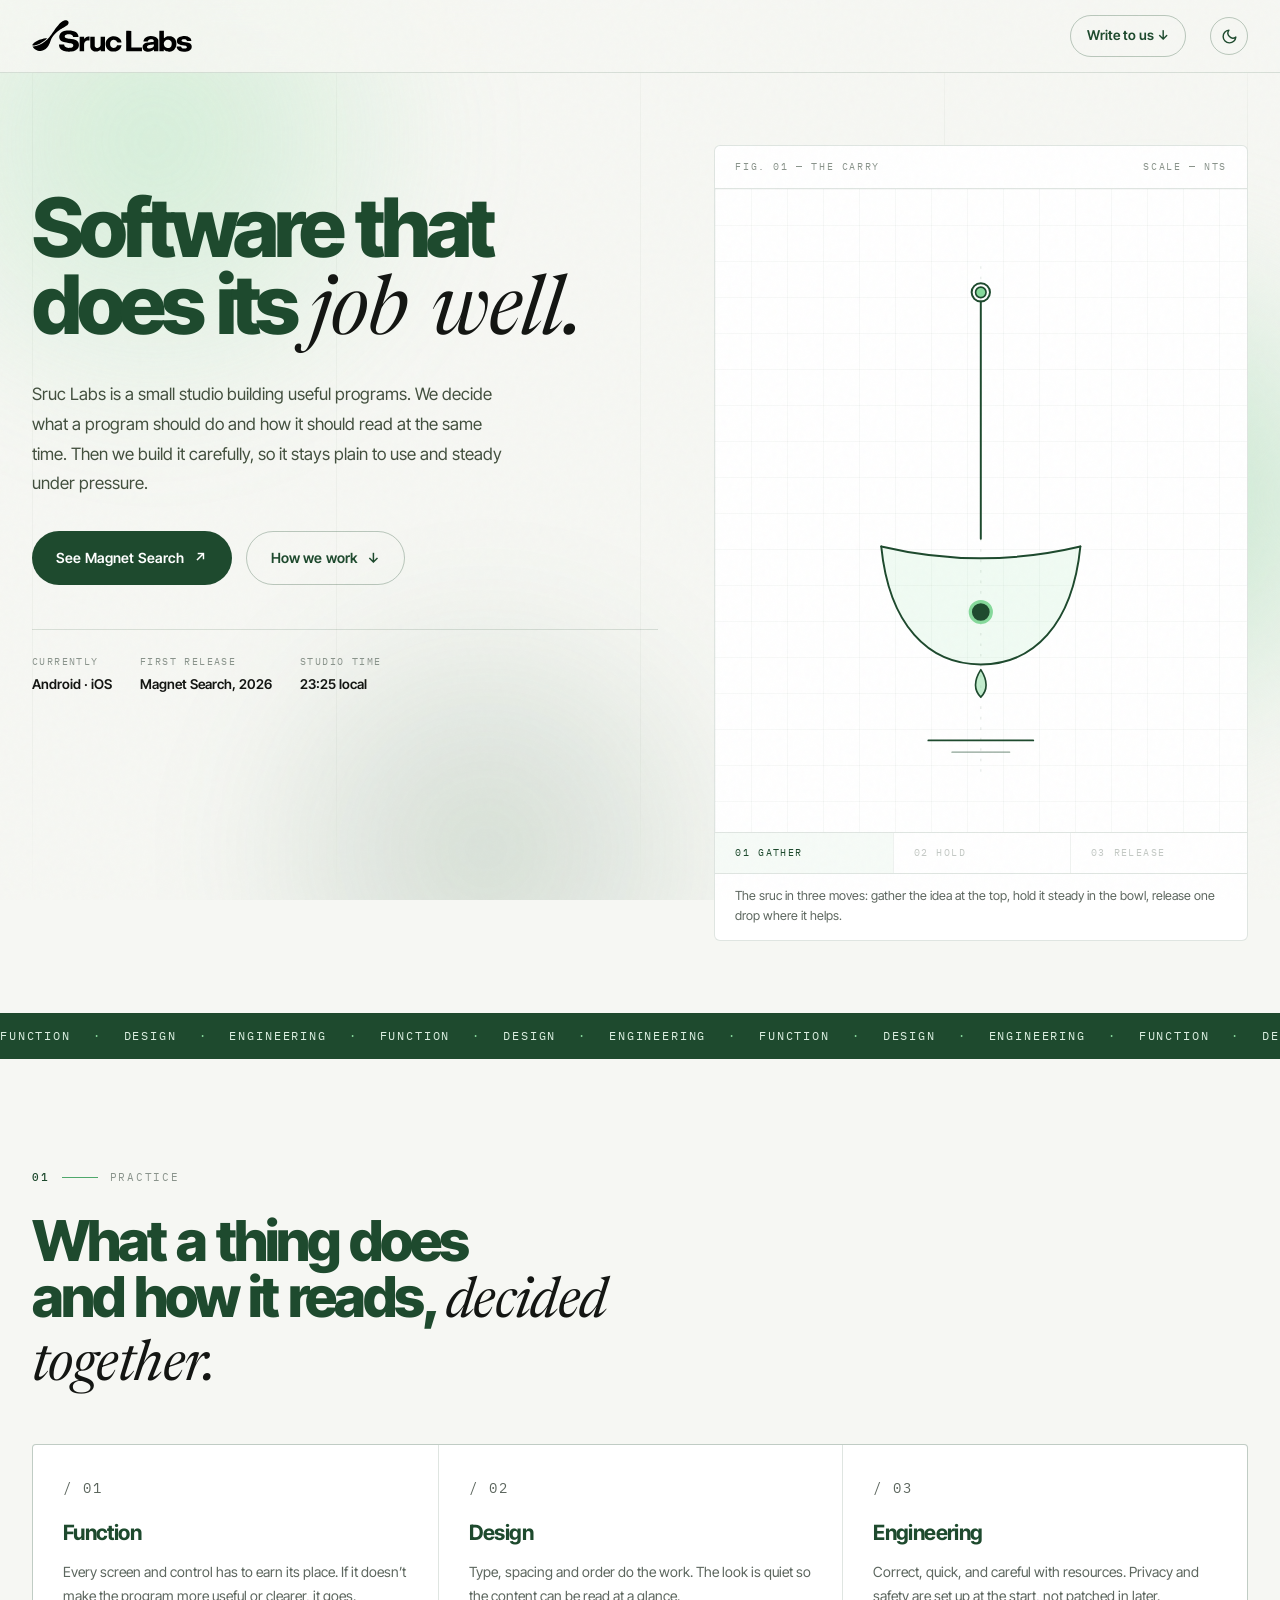
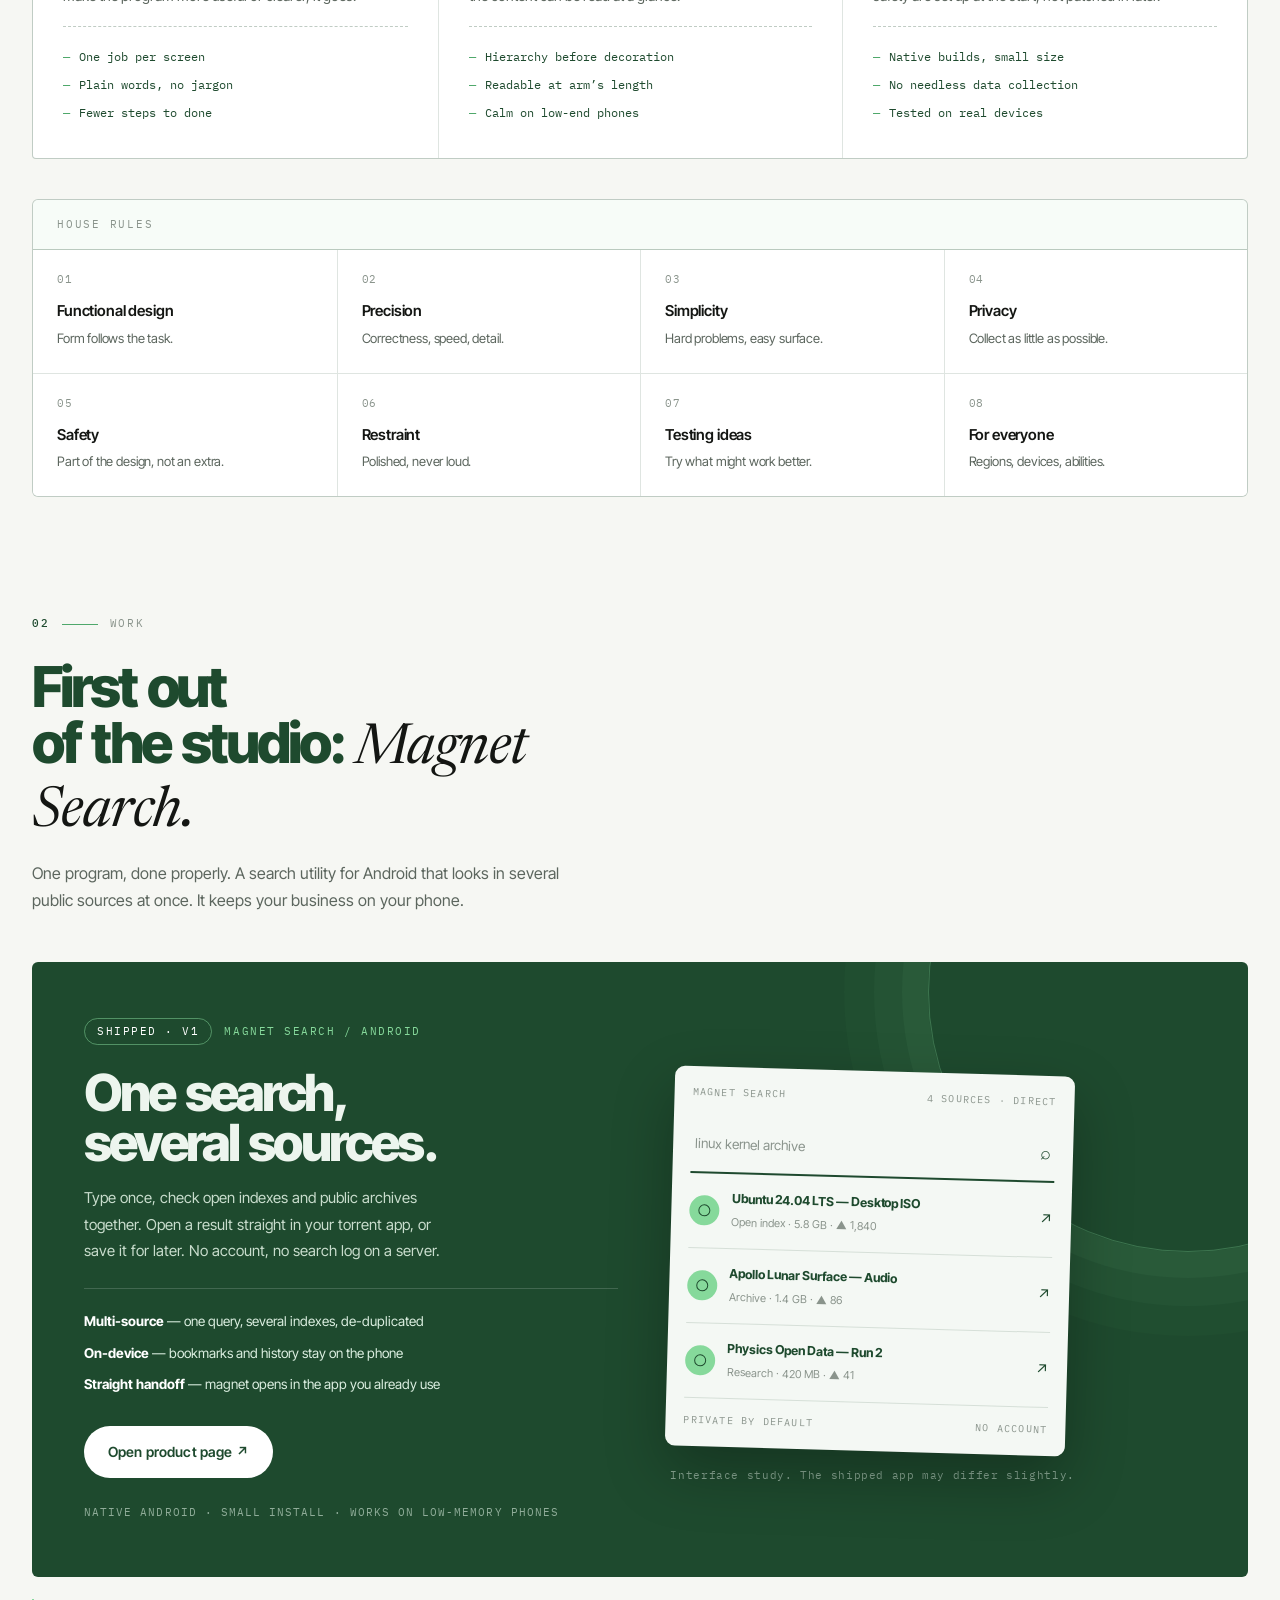
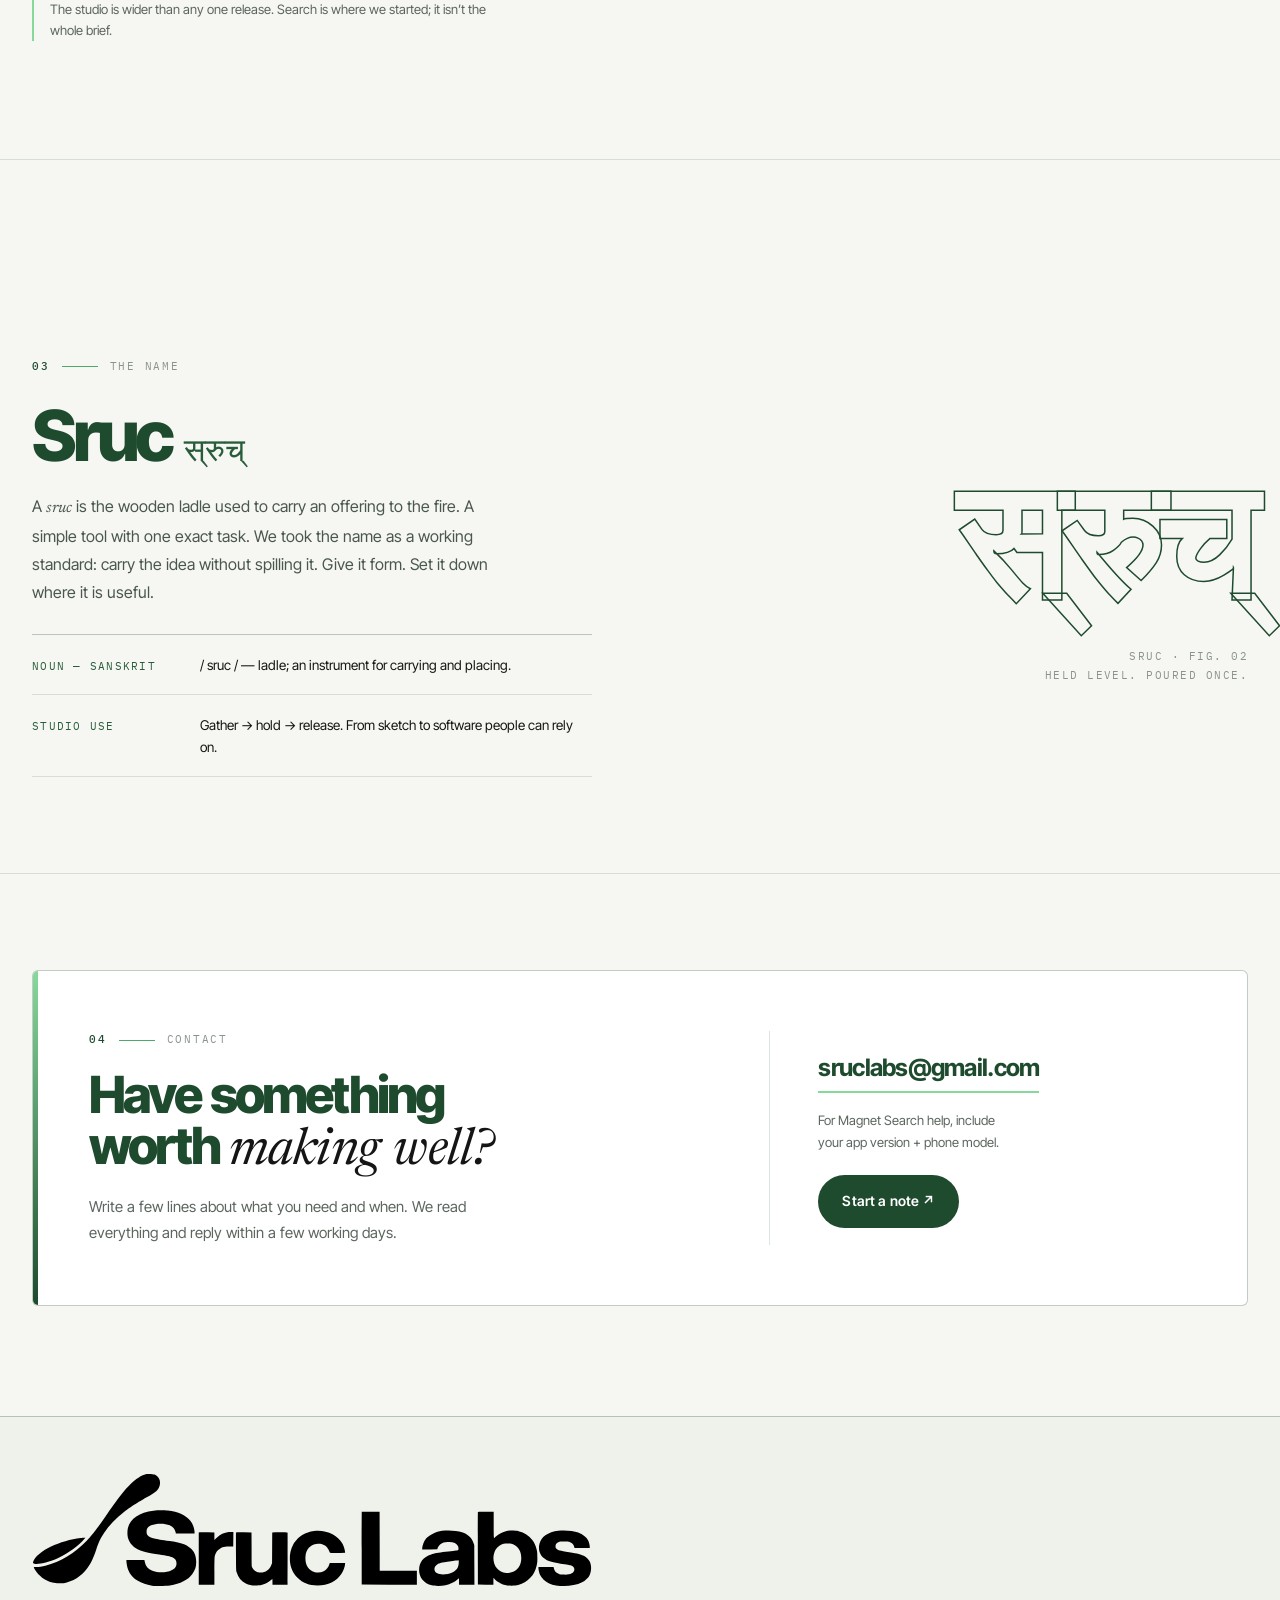
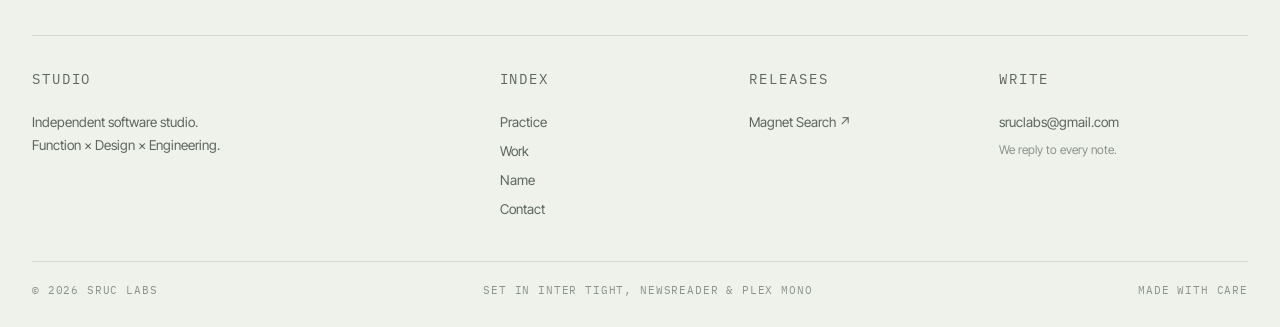
==== commit 101f3e55: "Scroll button added" ====
--- a/index.html
+++ b/index.html
@@ -20,7 +20,7 @@
 
   <link rel="icon" type="image/svg+xml" sizes="any" href="assets/brand/icon.svg?v=20260924-2">
 
-  <link rel="stylesheet" href="css/style.css?v=20260925-1">
+  <link rel="stylesheet" href="css/style.css?v=20260925-2">
 </head>
 <body>
 
@@ -341,6 +341,14 @@
     </div>
   </footer>
 
-  <script src="js/main.js?v=20260925-1"></script>
+  <!-- ================= SCROLL TO TOP ================= -->
+  <button class="scroll-top" id="scroll-top" aria-label="Scroll to top" title="Scroll to top">
+    <svg viewBox="0 0 24 24" fill="none" stroke="currentColor" stroke-width="2.2" stroke-linecap="round" stroke-linejoin="round" aria-hidden="true">
+      <line x1="12" y1="19" x2="12" y2="5"></line>
+      <polyline points="5 12 12 5 19 12"></polyline>
+    </svg>
+  </button>
+
+  <script src="js/main.js?v=20260925-2"></script>
 </body>
 </html>
--- a/css/style.css
+++ b/css/style.css
@@ -109,6 +109,18 @@
 [data-theme="dark"] .phone { box-shadow: 0 24px 60px rgba(0,0,0,0.55); }
 /* construction grid streaks through text on dark — keep it light-mode only */
 [data-theme="dark"] .page-grid { display: none; }
+[data-theme="dark"] .scroll-top {
+  background: rgba(18, 26, 21, 0.78);
+  border-color: var(--line-strong);
+  color: var(--mint);
+  box-shadow: 0 10px 28px rgba(0, 0, 0, 0.45);
+}
+[data-theme="dark"] .scroll-top:hover {
+  background: rgba(24, 38, 29, 0.94);
+  border-color: var(--mint);
+  color: #fff;
+  box-shadow: 0 14px 32px rgba(0, 0, 0, 0.55), 0 0 16px rgba(134, 217, 155, 0.18);
+}
 
 @media (prefers-reduced-motion: no-preference) {
   html { scroll-behavior: auto; }
@@ -605,6 +617,55 @@
 .rules li:hover { transform: translateY(-2px); background: #FDFFFD; }
 .work:hover .phone { transform: rotate(0deg) translateY(-4px); }
 .phone { transition: transform 0.5s var(--ease), box-shadow 0.4s ease; }
+
+/* ================= SCROLL TO TOP ================= */
+.scroll-top {
+  position: fixed;
+  right: 28px;
+  bottom: 28px;
+  z-index: 45;
+  width: 44px;
+  height: 44px;
+  border-radius: 50%;
+  display: inline-flex;
+  align-items: center;
+  justify-content: center;
+  background: rgba(246, 247, 243, 0.76);
+  backdrop-filter: blur(16px);
+  -webkit-backdrop-filter: blur(16px);
+  border: 1px solid var(--line-strong);
+  color: var(--pine);
+  cursor: pointer;
+  box-shadow: 0 8px 24px rgba(30, 74, 46, 0.1);
+  opacity: 0;
+  visibility: hidden;
+  transform: translateY(14px);
+  transition: opacity 0.3s ease, transform 0.35s var(--ease), visibility 0.35s, background 0.25s ease, border-color 0.25s ease, color 0.25s ease, box-shadow 0.35s ease;
+}
+.scroll-top.visible {
+  opacity: 1;
+  visibility: visible;
+  transform: translateY(0);
+}
+.scroll-top:hover {
+  transform: translateY(-3px);
+  background: rgba(234, 247, 237, 0.92);
+  border-color: var(--pine);
+  color: var(--pine);
+  box-shadow: 0 14px 28px rgba(30, 74, 46, 0.18);
+}
+.scroll-top:active {
+  transform: translateY(-1px) scale(0.96);
+  transition-duration: 0.12s;
+}
+.scroll-top svg {
+  width: 18px;
+  height: 18px;
+  transition: transform 0.25s var(--ease);
+}
+.scroll-top:hover svg {
+  transform: translateY(-2px);
+}
 
 /* ================= RESPONSIVE ================= */
 @media (max-width: 1020px) {
@@ -668,6 +729,8 @@
   .contact { padding-bottom: 80px; }
   .foot-grid { grid-template-columns: 1fr; gap: 24px; }
   .foot-base { flex-direction: column; gap: 8px; }
+  .scroll-top { right: 18px; bottom: 18px; width: 40px; height: 40px; }
+  .scroll-top svg { width: 16px; height: 16px; }
 }
 
 @media (max-width: 420px) {
@@ -688,4 +751,6 @@
   .btn:hover, .work:hover .phone, .trio article:hover, .rules li:hover { transform: none; }
   .mobilemenu, .mobilemenu a { transition: none; }
   .btn:active { transform: none; }
-}
+  .scroll-top { transition: opacity 0.15s ease, visibility 0.15s; }
+  .scroll-top:hover, .scroll-top:active, .scroll-top:hover svg { transform: none; }
+}
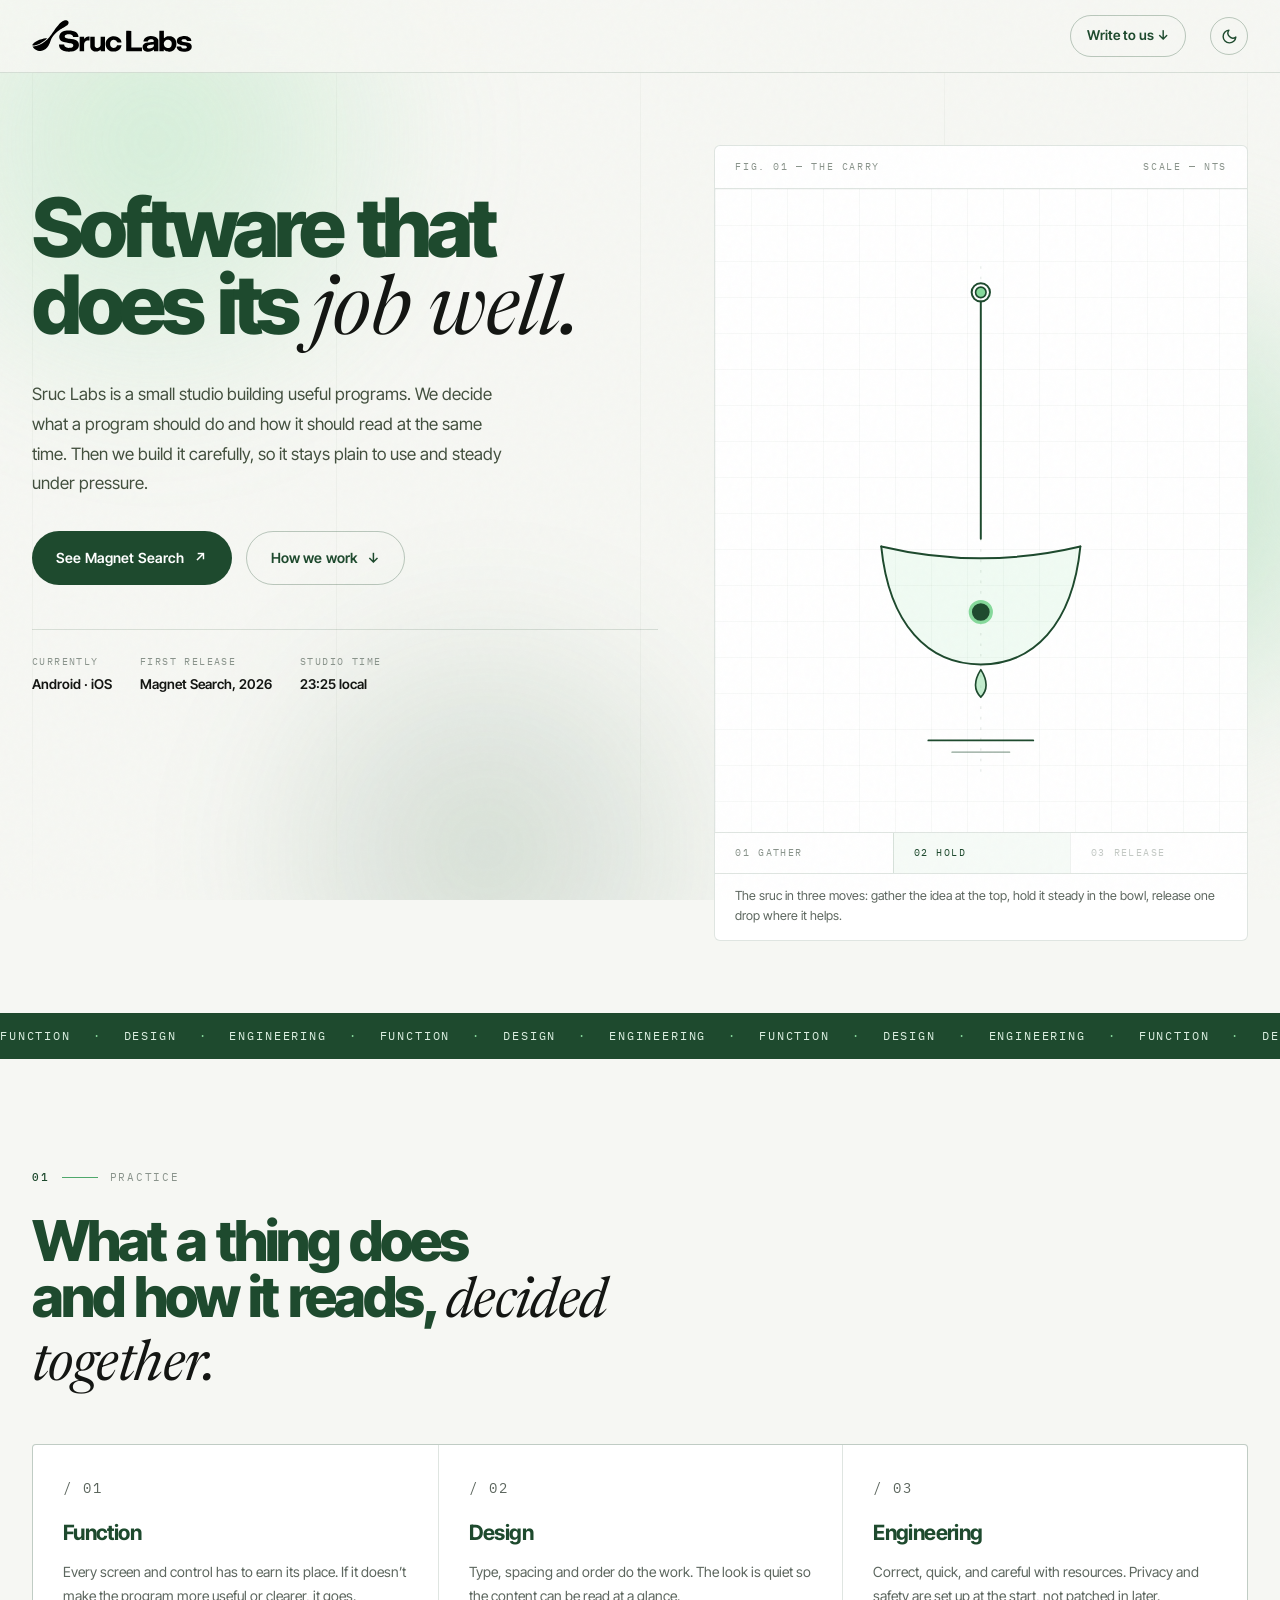
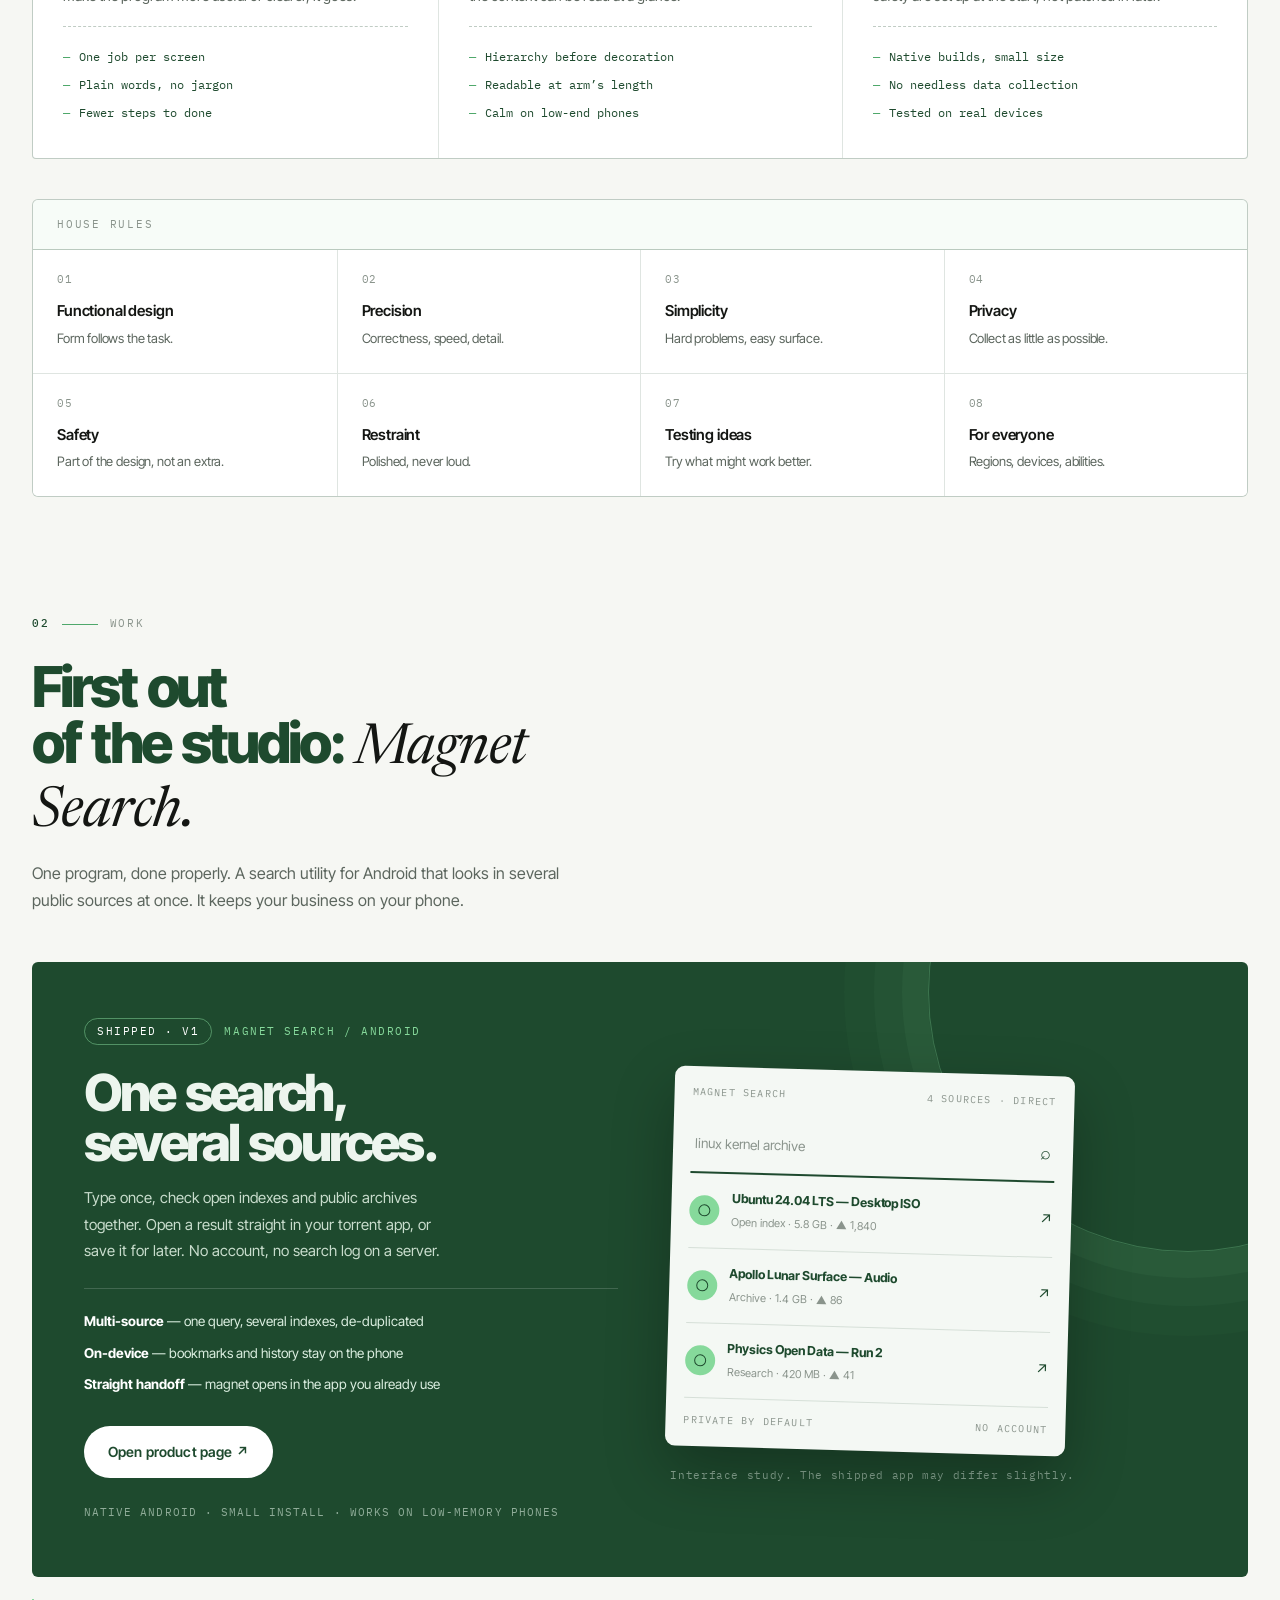
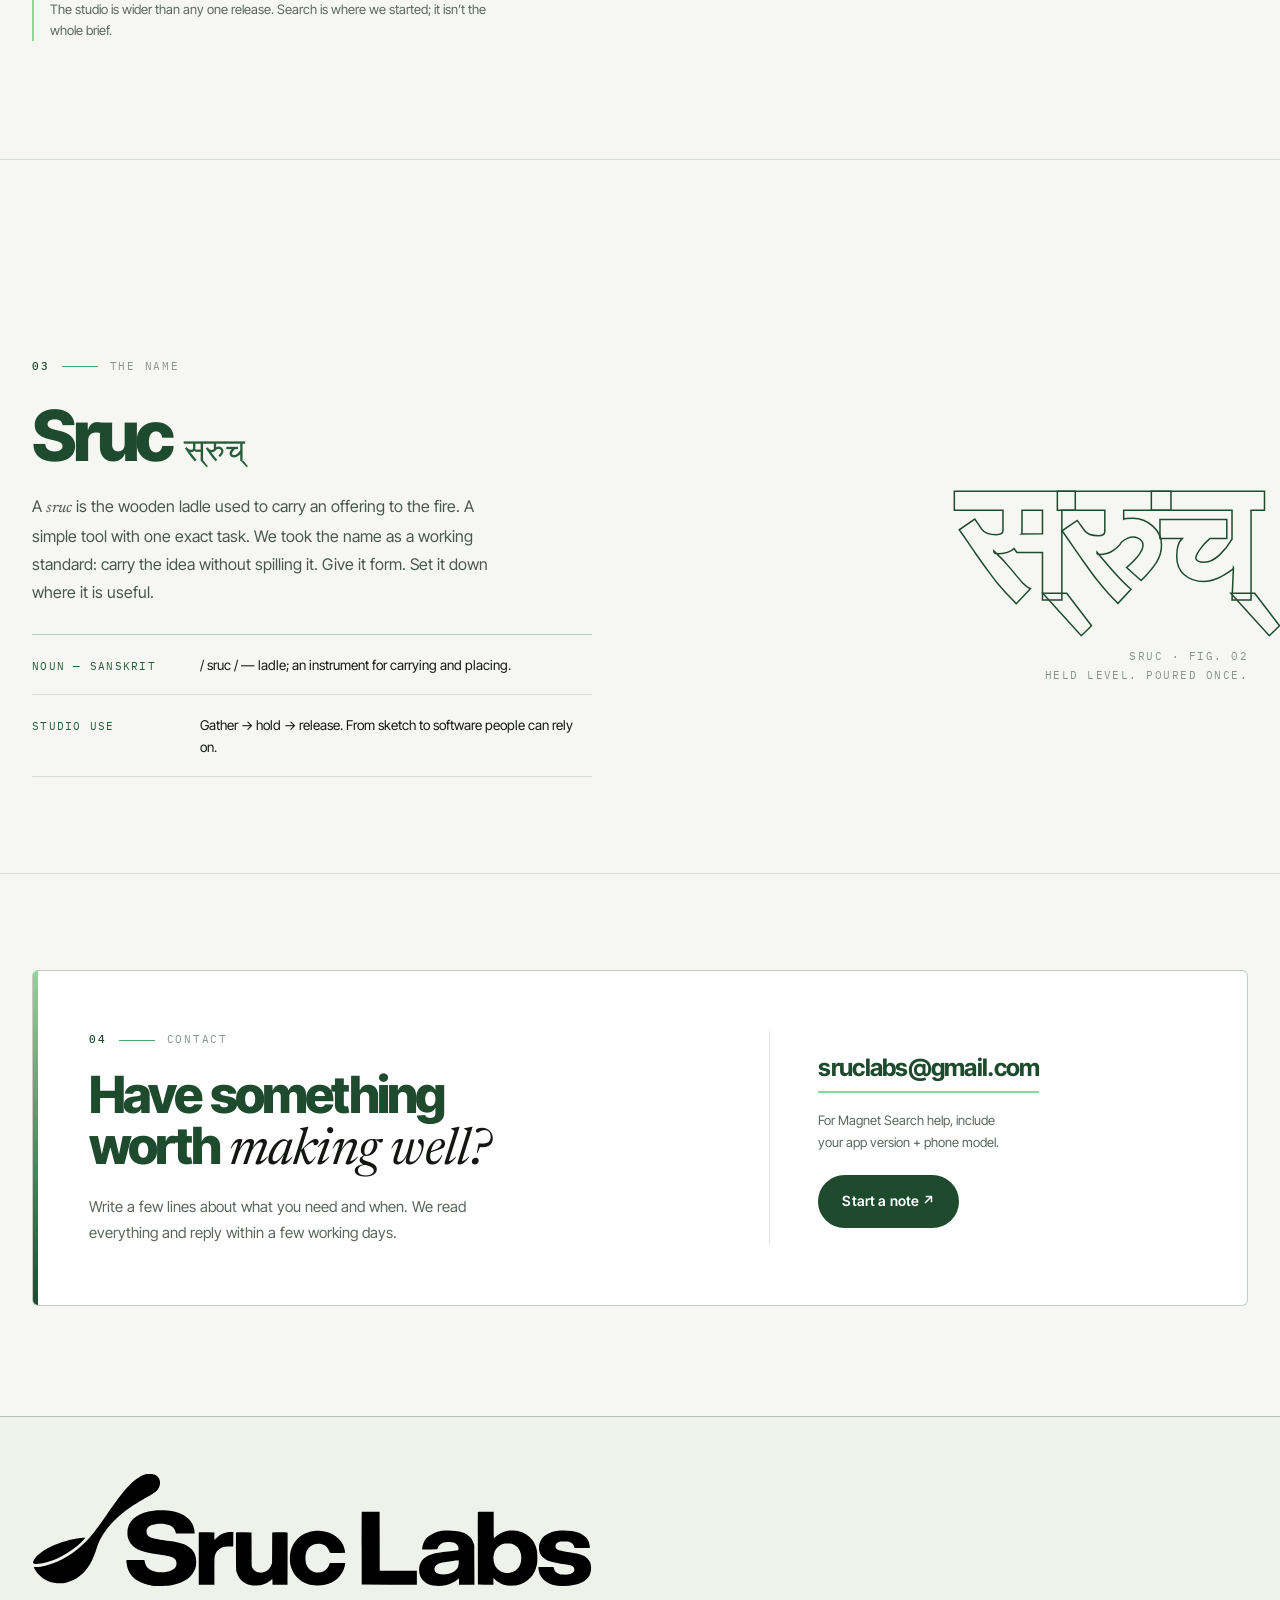
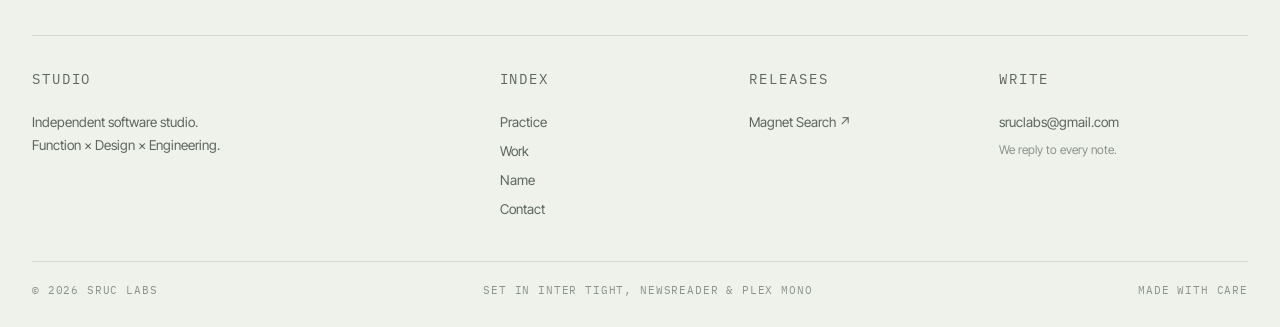
==== commit fa7de5ed: "Spacing Fixes" ====
--- a/index.html
+++ b/index.html
@@ -20,7 +20,7 @@
 
   <link rel="icon" type="image/svg+xml" sizes="any" href="assets/brand/icon.svg?v=20260924-2">
 
-  <link rel="stylesheet" href="css/style.css?v=20260925-2">
+  <link rel="stylesheet" href="css/style.css?v=20260925-3">
 </head>
 <body>
 
--- a/css/style.css
+++ b/css/style.css
@@ -205,7 +205,7 @@
   background-image: url("data:image/svg+xml,%3Csvg viewBox='0 0 180 180' xmlns='http://www.w3.org/2000/svg'%3E%3Cfilter id='n'%3E%3CfeTurbulence type='fractalNoise' baseFrequency='.9' numOctaves='2' stitchTiles='stitch'/%3E%3C/filter%3E%3Crect width='100%25' height='100%25' filter='url(%23n)' opacity='.5'/%3E%3C/svg%3E");
 }
 
-.serif { font-family: var(--serif); font-style: italic; font-weight: 400; letter-spacing: -0.01em; }
+.serif { font-family: var(--serif); font-style: italic; font-weight: 400; letter-spacing: -0.01em; word-spacing: normal; }
 
 /* ================= TOPBAR ================= */
 .topbar {
@@ -275,7 +275,7 @@
 .hero-main > h1:first-child { margin-top: 44px; }
 .hero h1 {
   font-size: clamp(52px, 6.4vw, 96px);
-  line-height: 0.94; letter-spacing: -0.065em; word-spacing: 0.065em; font-weight: 800; color: var(--pine);
+  line-height: 0.94; letter-spacing: -0.065em; word-spacing: 0.08em; font-weight: 800; color: var(--pine);
 }
 .hero h1 .serif { color: var(--ink); }
 .lede {
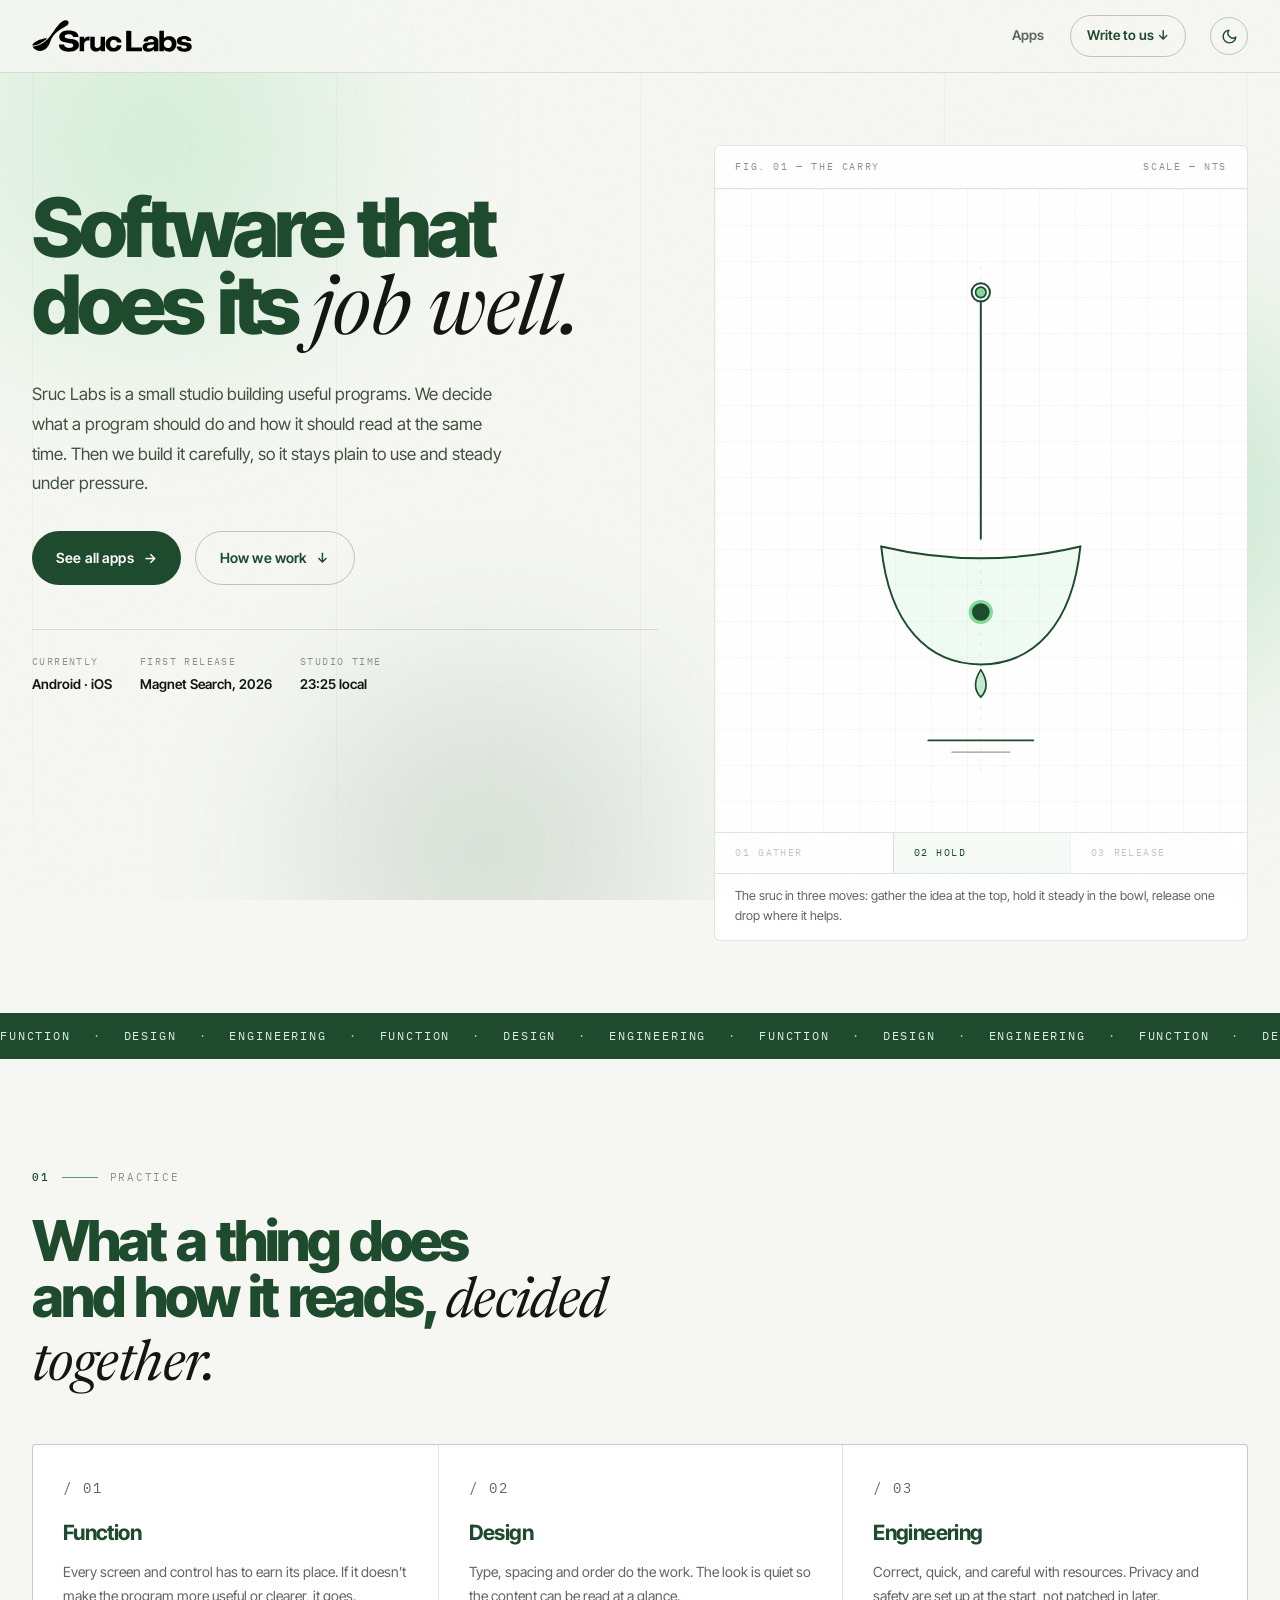
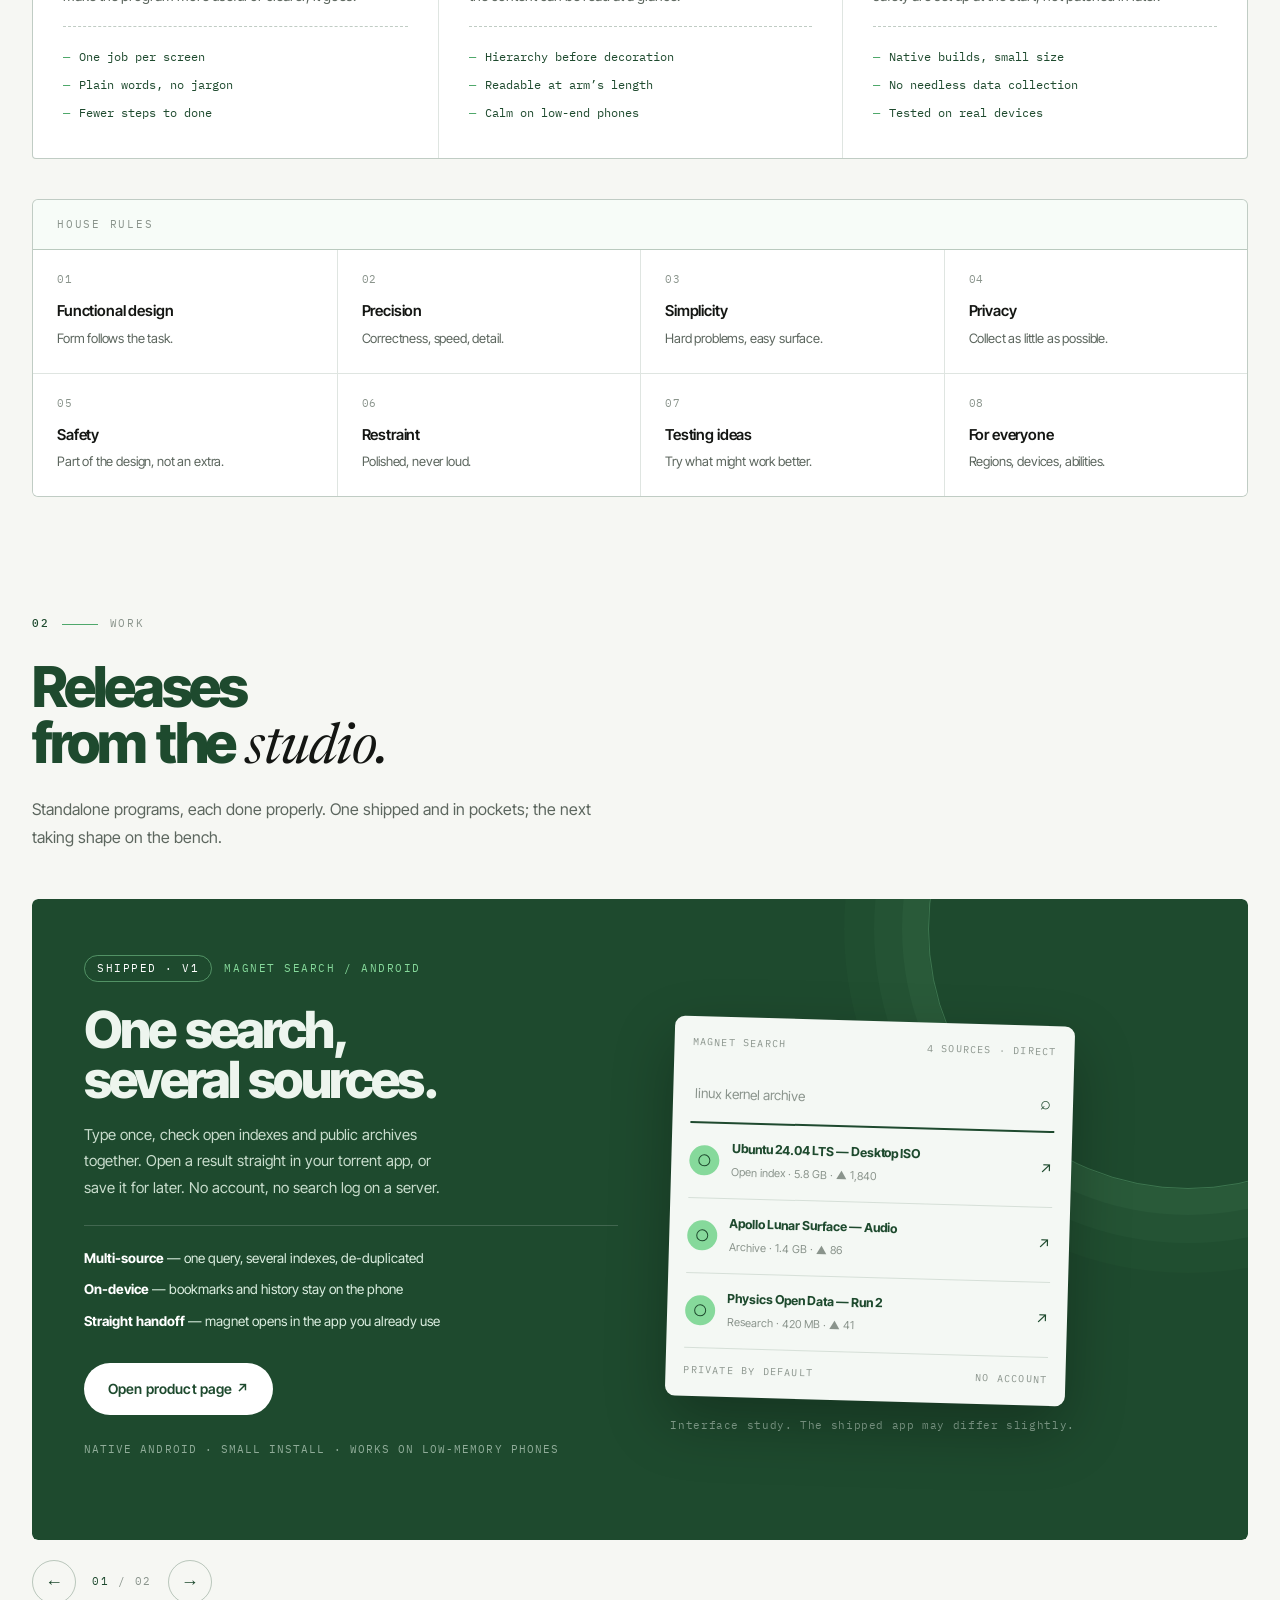
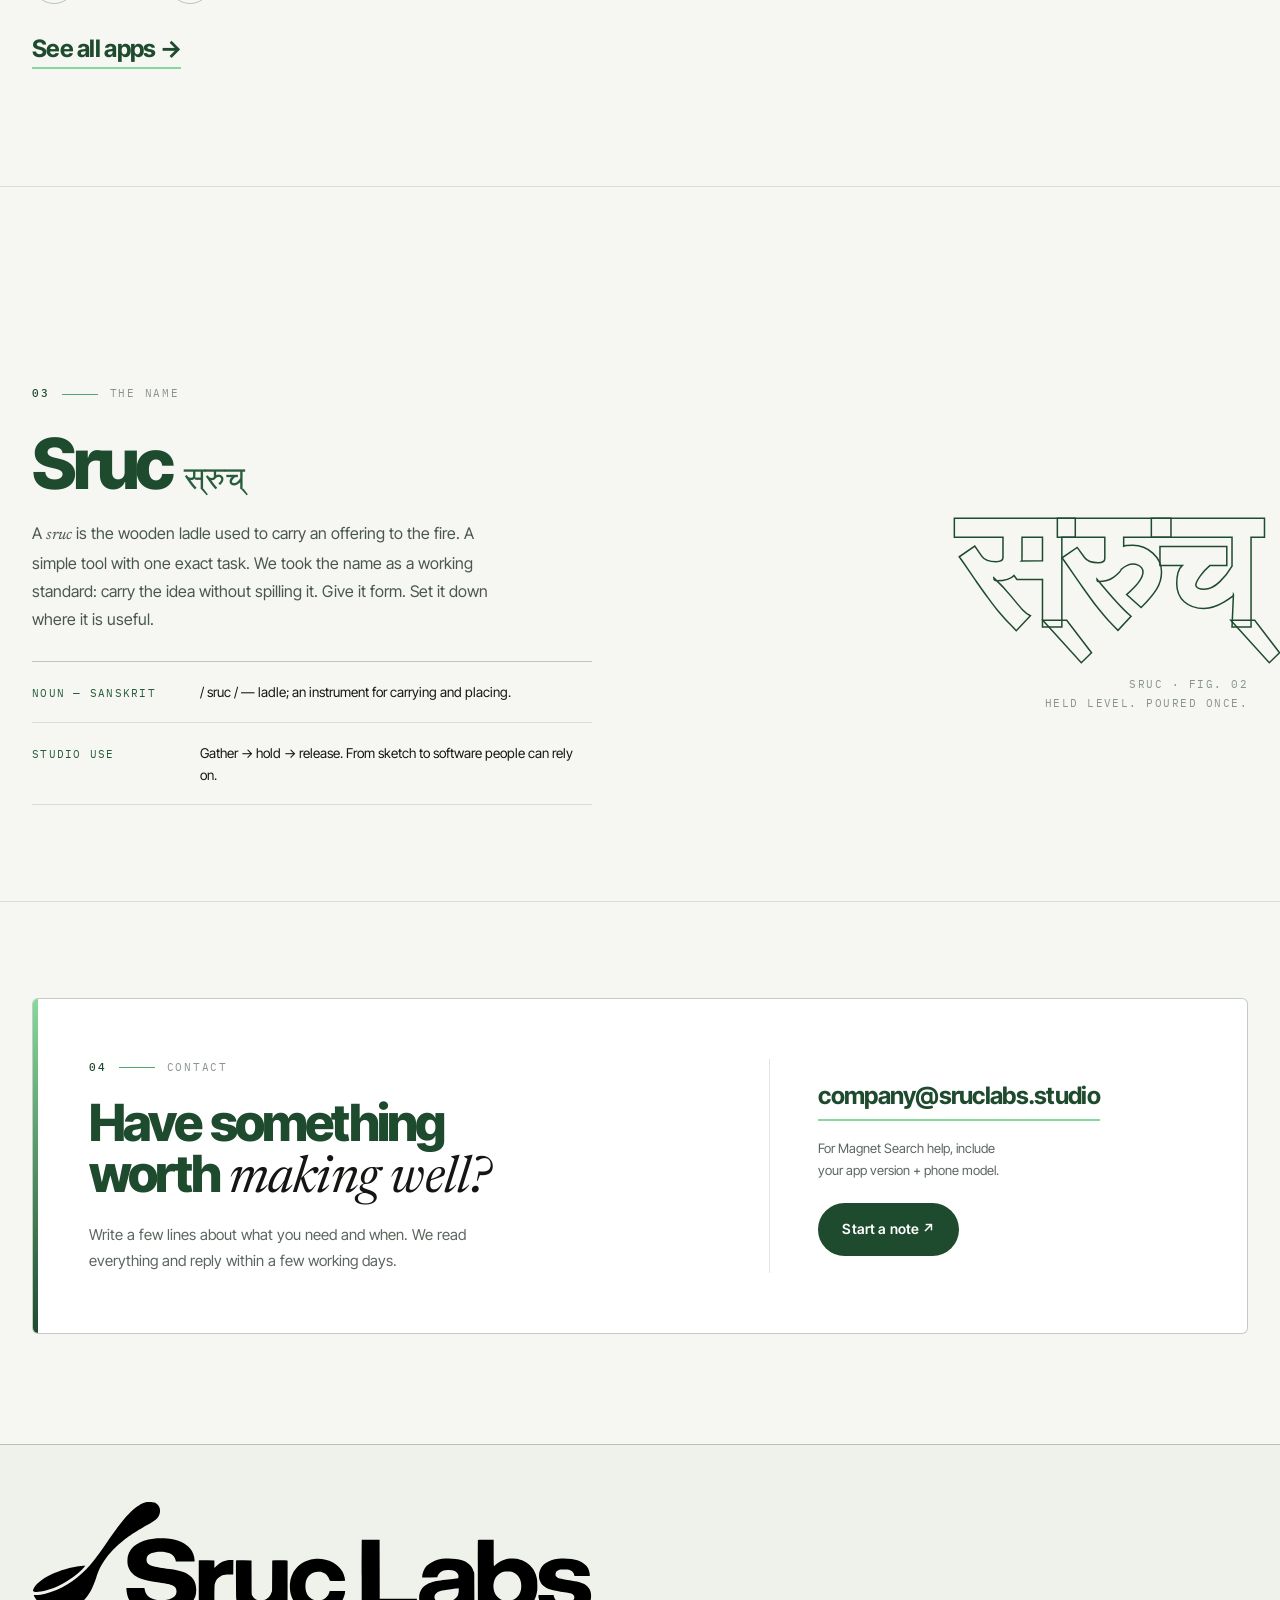
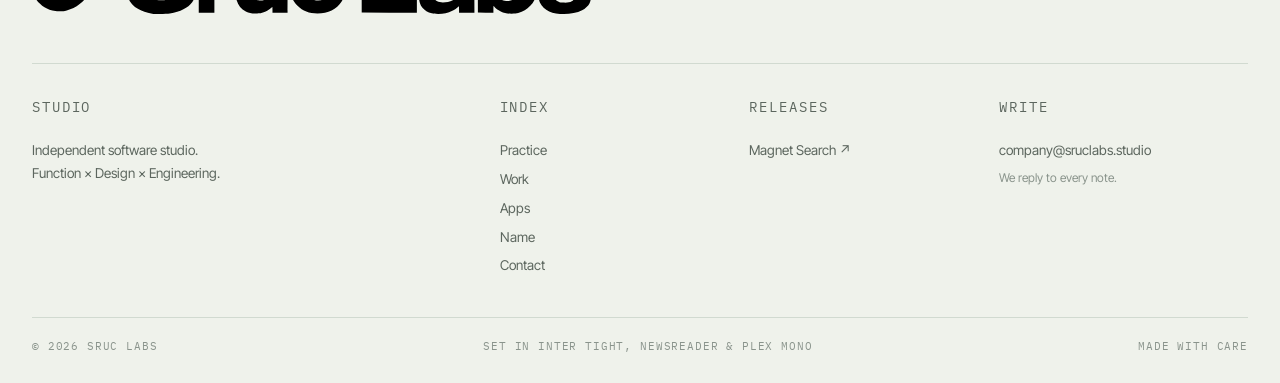
==== commit b3362c84: "Changes for new apps" ====
--- a/index.html
+++ b/index.html
@@ -20,7 +20,7 @@
 
   <link rel="icon" type="image/svg+xml" sizes="any" href="assets/brand/icon.svg?v=20260924-2">
 
-  <link rel="stylesheet" href="css/style.css?v=20260925-3">
+  <link rel="stylesheet" href="css/style.css?v=20261008-4">
 </head>
 <body>
 
@@ -75,7 +75,7 @@
         <p class="lede reveal">Sruc Labs is a small studio building useful programs. We decide what a program should do and how it should read at the same time. Then we build it carefully, so it stays plain to use and steady under pressure.</p>
 
         <div class="hero-cta reveal">
-          <a class="btn btn-dark" href="https://sruclabs.github.io/magnetsearch/" target="_blank" rel="noopener">See Magnet Search <span aria-hidden="true">↗</span></a>
+          <a class="btn btn-dark" href="apps/">See all apps <span aria-hidden="true">→</span></a>
           <a class="btn btn-ghost" href="#practice">How we work <span aria-hidden="true">↓</span></a>
         </div>
 
@@ -220,52 +220,92 @@
     <section class="section wrap" id="work">
       <div class="sec-head reveal">
         <p class="sec-index"><span>02</span><i></i>Work</p>
-        <h2>First out<br>of the studio: <span class="serif">Magnet Search.</span></h2>
-        <p class="sec-sub">One program, done properly. A search utility for Android that looks in several public sources at once. It keeps your business on your phone.</p>
-      </div>
-
-      <article class="work reveal">
-        <div class="work-info">
-          <p class="work-eyebrow"><span class="pill">Shipped · v1</span> Magnet Search / Android</p>
-          <h3>One search,<br>several sources.</h3>
-          <p class="work-desc">Type once, check open indexes and public archives together. Open a result straight in your torrent app, or save it for later. No account, no search log on a server.</p>
-          <ul class="work-list">
-            <li><b>Multi-source</b> — one query, several indexes, de-duplicated</li>
-            <li><b>On-device</b> — bookmarks and history stay on the phone</li>
-            <li><b>Straight handoff</b> — magnet opens in the app you already use</li>
-          </ul>
-          <div class="work-cta">
-            <a class="btn btn-light" href="https://sruclabs.github.io/magnetsearch/" target="_blank" rel="noopener">Open product page ↗</a>
+        <h2>Releases<br>from the <span class="serif">studio.</span></h2>
+        <p class="sec-sub">Standalone programs, each done properly. One shipped and in pockets; the next taking shape on the bench.</p>
+      </div>
+
+      <div class="work-carousel reveal" id="work-carousel" role="region" aria-roledescription="carousel" aria-label="Studio releases" tabindex="0">
+        <div class="work-viewport">
+          <div class="work-track">
+            <article class="work" role="group" aria-roledescription="slide" aria-label="1 of 2">
+              <div class="work-info">
+                <p class="work-eyebrow"><span class="pill">Shipped · v1</span> Magnet Search / Android</p>
+                <h3>One search,<br>several sources.</h3>
+                <p class="work-desc">Type once, check open indexes and public archives together. Open a result straight in your torrent app, or save it for later. No account, no search log on a server.</p>
+                <ul class="work-list">
+                  <li><b>Multi-source</b> — one query, several indexes, de-duplicated</li>
+                  <li><b>On-device</b> — bookmarks and history stay on the phone</li>
+                  <li><b>Straight handoff</b> — magnet opens in the app you already use</li>
+                </ul>
+                <div class="work-cta">
+                  <a class="btn btn-light" href="https://sruclabs.github.io/magnetsearch/" target="_blank" rel="noopener">Open product page ↗</a>
+                </div>
+                <p class="work-meta">Native Android · Small install · Works on low-memory phones</p>
+              </div>
+
+              <div class="work-visual" aria-hidden="true">
+                <div class="phone">
+                  <div class="phone-top"><span>Magnet Search</span><span>4 sources · direct</span></div>
+                  <div class="phone-search"><span>linux kernel archive</span><b>⌕</b></div>
+                  <div class="phone-row">
+                    <i></i>
+                    <div><strong>Ubuntu 24.04 LTS — Desktop ISO</strong><small>Open index · 5.8 GB · ▲ 1,840</small></div>
+                    <em>↗</em>
+                  </div>
+                  <div class="phone-row">
+                    <i></i>
+                    <div><strong>Apollo Lunar Surface — Audio</strong><small>Archive · 1.4 GB · ▲ 86</small></div>
+                    <em>↗</em>
+                  </div>
+                  <div class="phone-row">
+                    <i></i>
+                    <div><strong>Physics Open Data — Run 2</strong><small>Research · 420 MB · ▲ 41</small></div>
+                    <em>↗</em>
+                  </div>
+                  <div class="phone-foot"><span>Private by default</span><span>No account</span></div>
+                </div>
+                <p class="work-cap">Interface study. The shipped app may differ slightly.</p>
+              </div>
+            </article>
+
+            <article class="work" role="group" aria-roledescription="slide" aria-label="2 of 2">
+              <div class="work-info">
+                <p class="work-eyebrow"><span class="pill">In work</span> Glide / Mobile</p>
+                <h3>One remote,<br>every television.</h3>
+                <p class="work-desc">Glide turns the phone you already carry into the only remote the living room needs. Pair over your home network, then power, volume, and input from one quiet screen. Nothing leaves the house.</p>
+                <ul class="work-list">
+                  <li><b>Local pairing</b> — no hub, no account, no cloud</li>
+                  <li><b>One screen</b> — power, volume, input, D-pad</li>
+                  <li><b>At rest</b> — dims itself, sips battery</li>
+                </ul>
+                <div class="work-cta">
+                  <a class="btn btn-light" href="apps/">More in Apps →</a>
+                </div>
+                <p class="work-meta">Android · iOS · Home network · No account</p>
+              </div>
+
+              <div class="work-visual" aria-hidden="true">
+                <div class="phone remote">
+                  <div class="phone-top"><span>Glide</span><span>TV · local</span></div>
+                  <div class="remote-screen"><span>Living Room TV</span><b>●</b></div>
+                  <div class="remote-pad"><i class="rp-up"></i><i class="rp-right"></i><i class="rp-down"></i><i class="rp-left"></i><em>OK</em></div>
+                  <div class="remote-keys"><span>− VOL +</span><span>POWER</span><span>− CH +</span></div>
+                  <div class="phone-foot"><span>Local only</span><span>No account</span></div>
+                </div>
+                <p class="work-cap">Interface study. The shipped app may differ.</p>
+              </div>
+            </article>
           </div>
-          <p class="work-meta">Native Android · Small install · Works on low-memory phones</p>
-        </div>
-
-        <div class="work-visual" aria-hidden="true">
-          <div class="phone">
-            <div class="phone-top"><span>Magnet Search</span><span>4 sources · direct</span></div>
-            <div class="phone-search"><span>linux kernel archive</span><b>⌕</b></div>
-            <div class="phone-row">
-              <i></i>
-              <div><strong>Ubuntu 24.04 LTS — Desktop ISO</strong><small>Open index · 5.8 GB · ▲ 1,840</small></div>
-              <em>↗</em>
-            </div>
-            <div class="phone-row">
-              <i></i>
-              <div><strong>Apollo Lunar Surface — Audio</strong><small>Archive · 1.4 GB · ▲ 86</small></div>
-              <em>↗</em>
-            </div>
-            <div class="phone-row">
-              <i></i>
-              <div><strong>Physics Open Data — Run 2</strong><small>Research · 420 MB · ▲ 41</small></div>
-              <em>↗</em>
-            </div>
-            <div class="phone-foot"><span>Private by default</span><span>No account</span></div>
-          </div>
-          <p class="work-cap">Interface study. The shipped app may differ slightly.</p>
-        </div>
-      </article>
-
-      <p class="work-note reveal">The studio is wider than any one release. Search is where we started; it isn’t the whole brief.</p>
+        </div>
+
+        <div class="work-nav">
+          <button class="work-arrow" id="work-prev" aria-label="Previous release">←</button>
+          <p class="work-count"><span id="work-now">01</span> / <span id="work-total">02</span></p>
+          <button class="work-arrow" id="work-next" aria-label="Next release">→</button>
+        </div>
+      </div>
+
+      <p class="work-all reveal"><a href="apps/">See all apps <span aria-hidden="true">→</span></a></p>
     </section>
 
     <!-- ================= 03 NAME ================= -->
@@ -296,9 +336,9 @@
           <p>Write a few lines about what you need and when. We read everything and reply within a few working days.</p>
         </div>
         <div class="contact-side">
-          <a class="mail" href="mailto:sruclabs@gmail.com">sruclabs@gmail.com</a>
+          <a class="mail" href="mailto:company@sruclabs.studio">company@sruclabs.studio</a>
           <p class="contact-meta">For Magnet Search help, include<br>your app version + phone model.</p>
-          <a class="btn btn-dark" href="mailto:sruclabs@gmail.com?subject=Hello%20Sruc%20Labs">Start a note ↗</a>
+          <a class="btn btn-dark" href="mailto:company@sruclabs.studio?subject=Hello%20Sruc%20Labs">Start a note ↗</a>
         </div>
       </div>
     </section>
@@ -320,6 +360,7 @@
           <p class="foot-k">Index</p>
           <a href="#practice">Practice</a>
           <a href="#work">Work</a>
+          <a href="apps/">Apps</a>
           <a href="#name">Name</a>
           <a href="#contact">Contact</a>
         </div>
@@ -329,7 +370,7 @@
         </div>
         <div>
           <p class="foot-k">Write</p>
-          <a href="mailto:sruclabs@gmail.com">sruclabs@gmail.com</a>
+          <a href="mailto:company@sruclabs.studio">company@sruclabs.studio</a>
           <p class="foot-muted">We reply to every note.</p>
         </div>
       </div>
@@ -349,6 +390,6 @@
     </svg>
   </button>
 
-  <script src="js/main.js?v=20260925-2"></script>
+  <script src="js/main.js?v=20261008-6"></script>
 </body>
 </html>
--- a/css/style.css
+++ b/css/style.css
@@ -534,7 +534,64 @@
 .phone-row em { font-style: normal; color: var(--pine); }
 .phone-foot { display: flex; justify-content: space-between; padding-top: 14px; font-family: var(--mono); font-size: 10px; letter-spacing: 0.12em; text-transform: uppercase; color: var(--faint); }
 .work-cap { margin-top: 16px; font-family: var(--mono); font-size: 10.5px; letter-spacing: 0.06em; color: rgba(220,239,225,0.55); }
-.work-note { margin-top: 22px; font-size: 13px; color: var(--muted); border-left: 2px solid var(--mint); padding-left: 16px; max-width: 60ch; }
+/* ================= WORK CAROUSEL — one card in view ================= */
+.work-carousel { margin-top: 48px; }
+.work-viewport { overflow: hidden; border-radius: 6px; touch-action: pan-y; cursor: grab; overscroll-behavior-x: contain; }
+.work-viewport.dragging { cursor: grabbing; user-select: none; -webkit-user-select: none; }
+.work-carousel:focus-visible { outline: 2px solid var(--leaf); outline-offset: 6px; }
+.work-track { display: flex; align-items: stretch; transition: transform 0.8s cubic-bezier(0.32, 0.72, 0, 1); will-change: transform; }
+.work-track.live { transition: none; }
+.work-track .work { flex: 0 0 100%; min-width: 0; margin-top: 0; }
+.work-nav { display: flex; align-items: center; gap: 16px; margin-top: 20px; }
+.work-arrow {
+  width: 44px; height: 44px; border-radius: 50%; flex: none;
+  display: inline-flex; align-items: center; justify-content: center;
+  border: 1px solid var(--line-strong); background: transparent; color: var(--pine);
+  font-size: 18px; line-height: 1; cursor: pointer;
+  transition: transform 0.35s var(--ease), border-color 0.25s ease, background 0.25s ease;
+}
+.work-arrow:hover { transform: translateY(-2px); border-color: var(--pine); }
+.work-count { font-family: var(--mono); font-size: 11px; letter-spacing: 0.14em; color: var(--faint); }
+.work-count span:first-child { color: var(--pine); }
+.work-all { margin-top: 26px; }
+.work-all a {
+  font-size: clamp(18px, 2vw, 24px); font-weight: 700; letter-spacing: -0.03em;
+  color: var(--pine); border-bottom: 2px solid var(--mint); padding-bottom: 4px;
+}
+.work-all a:hover { border-color: var(--pine); }
+
+/* remote mock — same light-phone language as the search mock */
+.remote-screen {
+  display: flex; justify-content: space-between; align-items: center;
+  margin-top: 16px; padding: 13px 4px; border-bottom: 2px solid var(--pine);
+  font-size: 13.5px; font-weight: 600; color: var(--pine);
+}
+.remote-screen b { color: var(--leaf); font-size: 12px; }
+.remote-pad {
+  position: relative; width: 148px; height: 148px; margin: 24px auto 8px;
+  border-radius: 50%; background: var(--mint);
+}
+.remote-pad i { position: absolute; font-style: normal; color: var(--pine); font-size: 13px; line-height: 1; }
+.remote-pad i::after { display: block; }
+.rp-up { top: 9px; left: 50%; transform: translateX(-50%); }
+.rp-up::after { content: '▲'; }
+.rp-right { right: 11px; top: 50%; transform: translateY(-50%); }
+.rp-right::after { content: '▶'; }
+.rp-down { bottom: 9px; left: 50%; transform: translateX(-50%); }
+.rp-down::after { content: '▼'; }
+.rp-left { left: 11px; top: 50%; transform: translateY(-50%); }
+.rp-left::after { content: '◀'; }
+.remote-pad em {
+  position: absolute; inset: 50px; border-radius: 50%;
+  background: var(--pine); color: #fff;
+  display: flex; align-items: center; justify-content: center;
+  font-style: normal; font-family: var(--mono); font-size: 10.5px; letter-spacing: 0.1em;
+}
+.remote-keys {
+  display: flex; justify-content: space-between; gap: 8px;
+  margin-top: 20px; padding: 14px 0; border-top: 1px solid var(--line);
+  font-family: var(--mono); font-size: 10px; letter-spacing: 0.12em; text-transform: uppercase; color: var(--faint);
+}
 
 /* ================= NAME ================= */
 .name {
@@ -667,6 +724,21 @@
   transform: translateY(-2px);
 }
 
+.topnav a.active { color: var(--pine); text-decoration: underline; text-decoration-color: var(--leaf); text-underline-offset: 5px; text-decoration-thickness: 1.5px; }
+.mobilemenu a[aria-current="page"] { text-decoration: underline; text-decoration-color: var(--leaf); text-underline-offset: 5px; text-decoration-thickness: 1.5px; }
+
+/* ================= APPS INDEX — reuses studio tokens only ================= */
+.next {
+  margin-top: 28px;
+  border: 1px dashed var(--line-strong); border-radius: 6px; background: transparent;
+  display: grid; grid-template-columns: 1fr auto; gap: 24px; align-items: center;
+  padding: 30px 32px;
+}
+.next-eyebrow { font-family: var(--mono); font-size: 10.5px; letter-spacing: 0.14em; text-transform: uppercase; color: var(--faint); margin-bottom: 10px; }
+.next h3 { font-size: 20px; font-weight: 700; letter-spacing: -0.03em; color: var(--pine); margin-bottom: 8px; }
+.next p { font-size: 14px; line-height: 1.7; color: var(--muted); max-width: 62ch; }
+.next .btn { flex: none; }
+
 /* ================= RESPONSIVE ================= */
 @media (max-width: 1020px) {
   .hero { grid-template-columns: 1fr 1fr; gap: 36px; }
@@ -698,6 +770,8 @@
   .trio article:first-child { border-top: 0; }
   .contact-card { grid-template-columns: 1fr; padding: 44px 32px; gap: 32px; }
   .contact-side { border-left: 0; padding-left: 0; border-top: 1px solid var(--line); padding-top: 28px; }
+  .next { grid-template-columns: 1fr; }
+  .next .btn { justify-self: start; }
   .hero-specs { grid-template-columns: repeat(3, 1fr); gap: 16px; }
 }
 
@@ -745,6 +819,7 @@
   html { scroll-behavior: auto; }
   .reveal { opacity: 1; transform: none; filter: none; transition: none; }
   .strip-track, .f-carrier, .f-ring, .f-well, .f-drop, .f-splash, .ambient span { animation: none; }
+  .work-track { transition: none; }
   .f-carrier { opacity: 1; transform: translateY(110px); }
   .f-drop { opacity: 1; transform: none; }
   .f-splash { opacity: 0; }
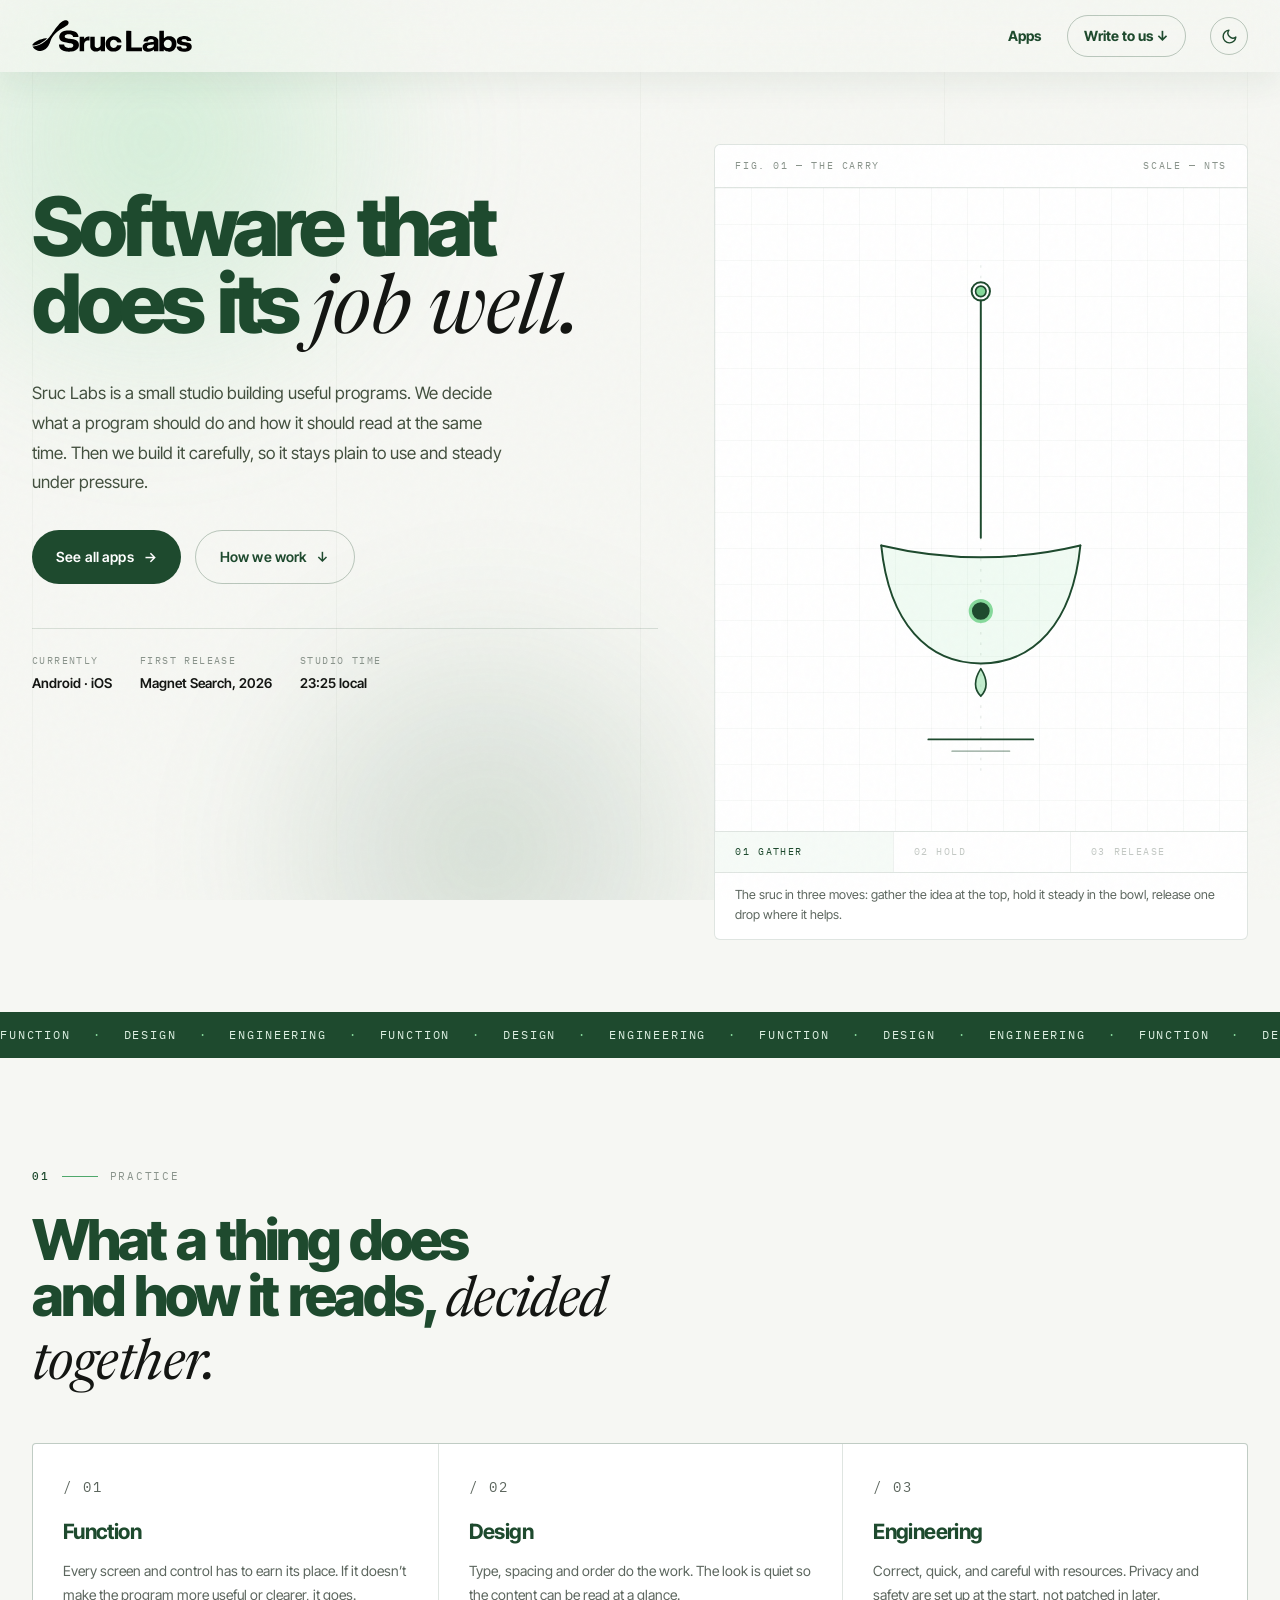
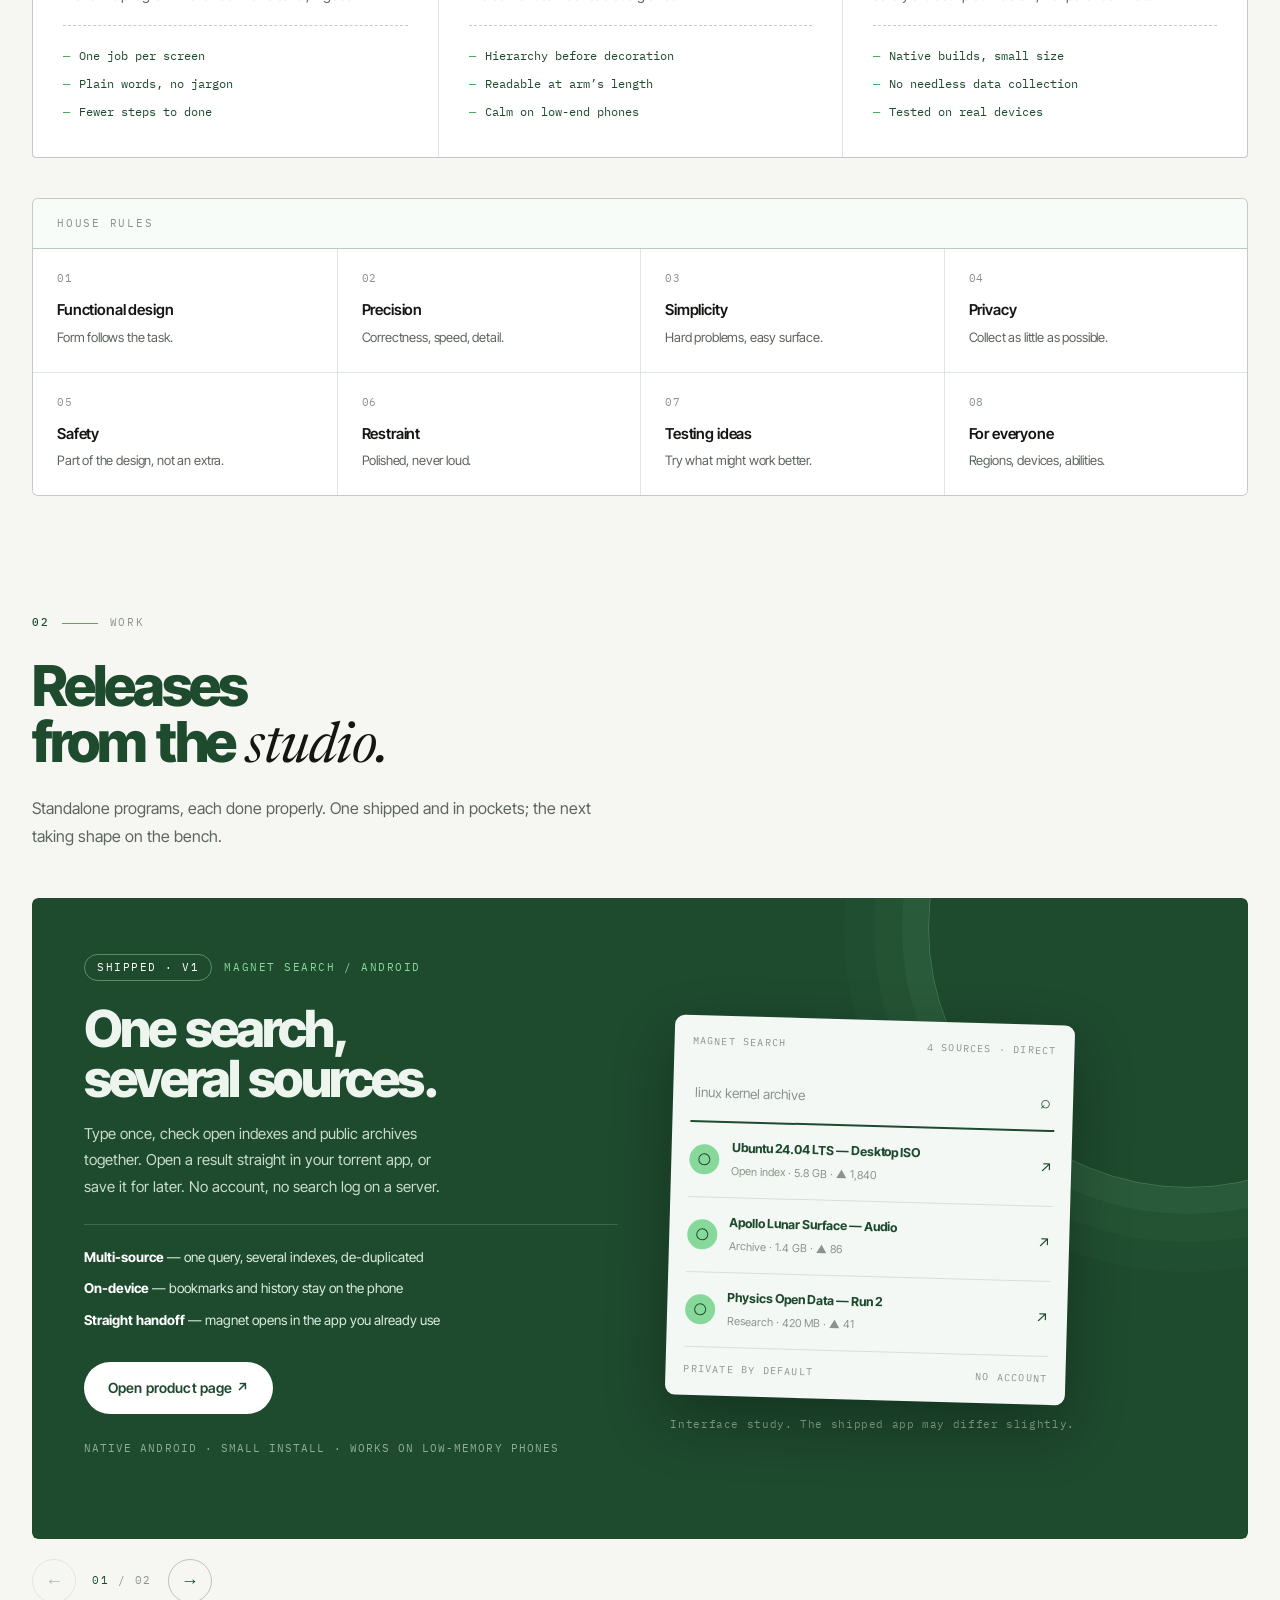
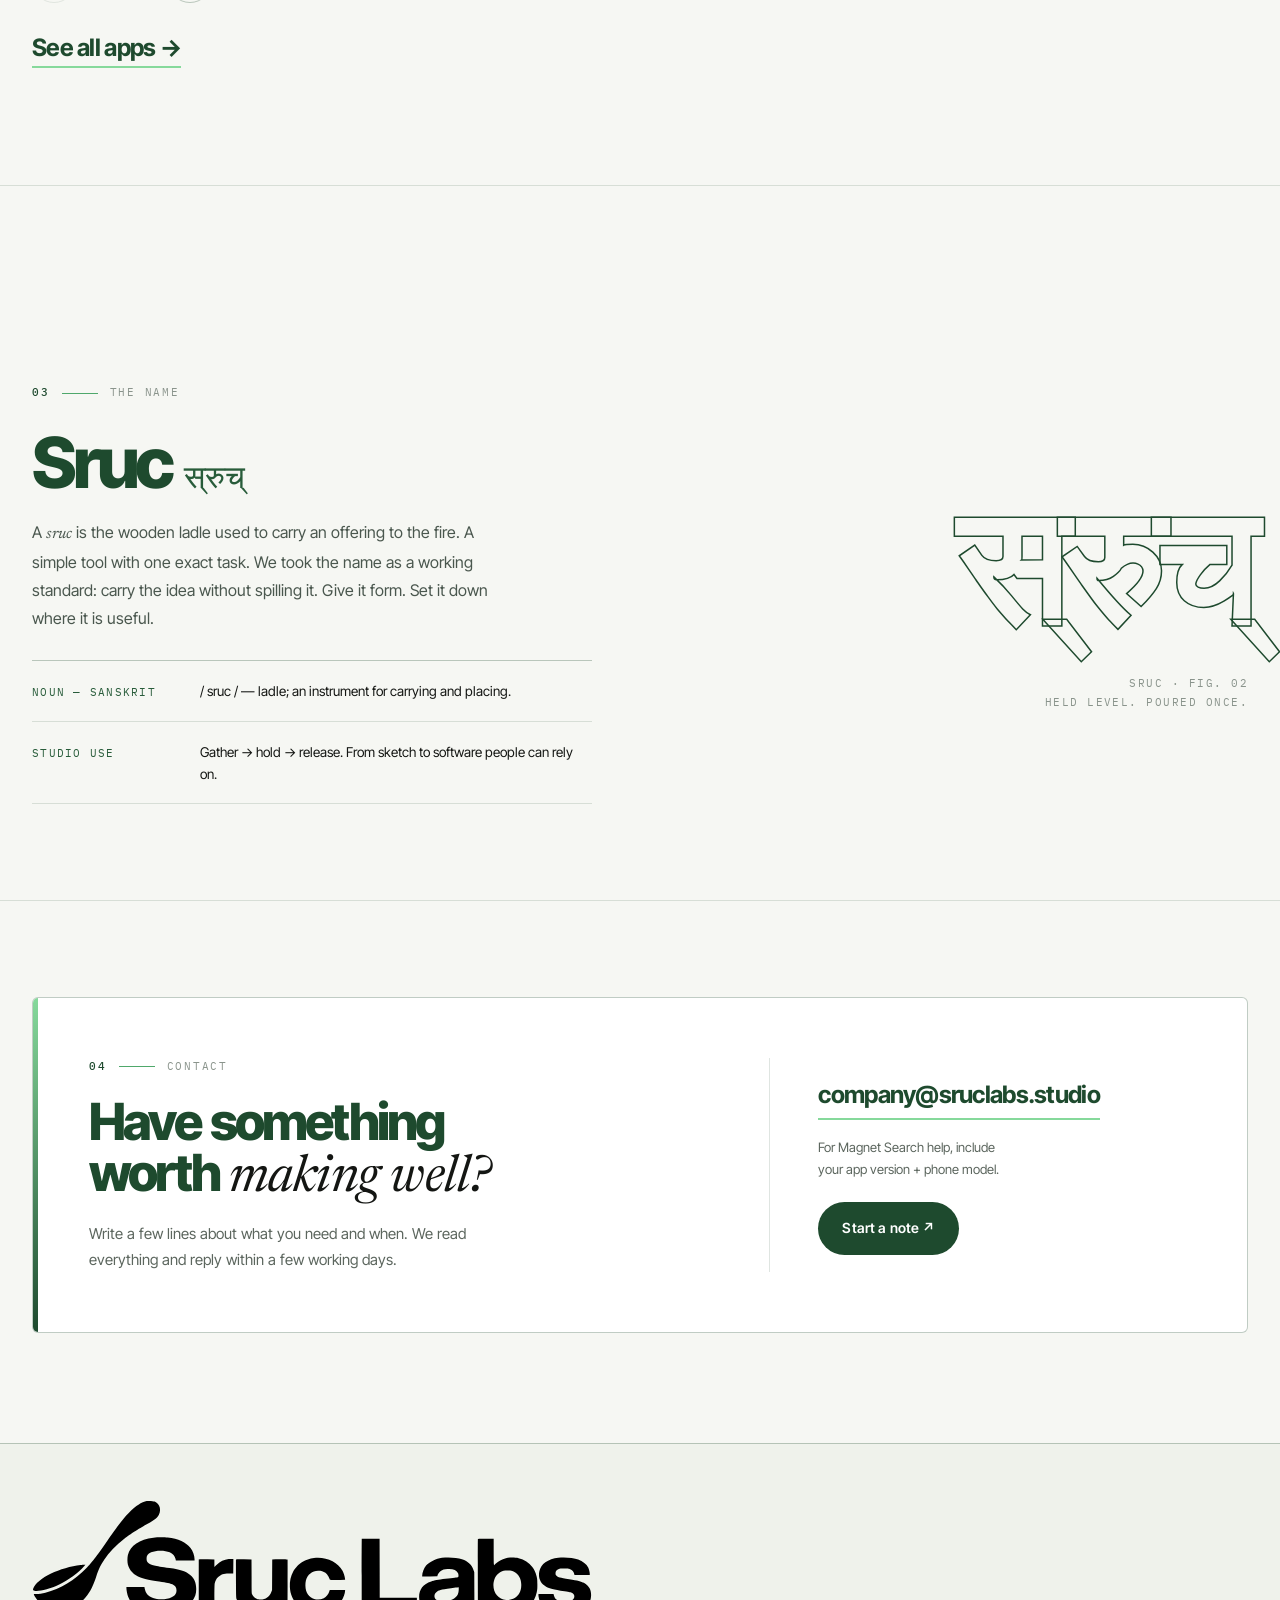
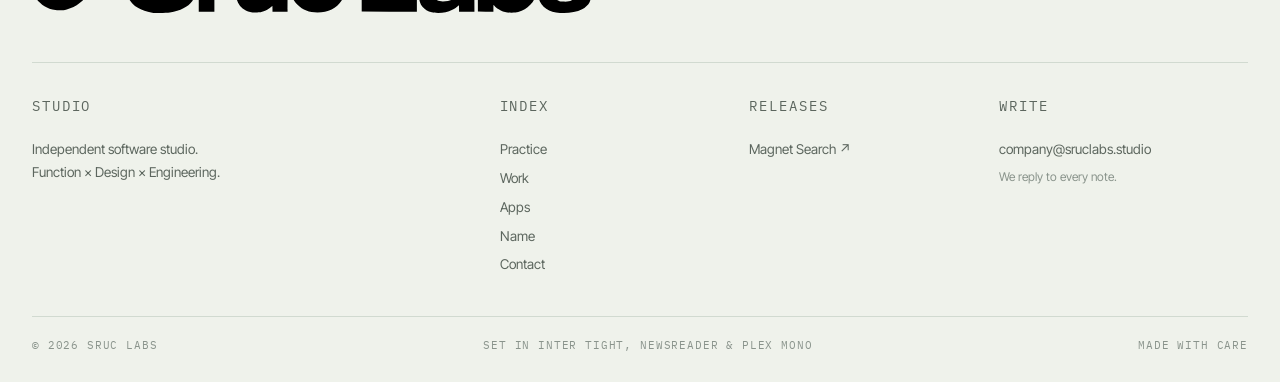
==== commit c2850666: "More UI and Product Changes" ====
--- a/index.html
+++ b/index.html
@@ -20,7 +20,7 @@
 
   <link rel="icon" type="image/svg+xml" sizes="any" href="assets/brand/icon.svg?v=20260924-2">
 
-  <link rel="stylesheet" href="css/style.css?v=20261008-4">
+  <link rel="stylesheet" href="css/style.css?v=20261008-8">
 </head>
 <body>
 
@@ -270,7 +270,7 @@
 
             <article class="work" role="group" aria-roledescription="slide" aria-label="2 of 2">
               <div class="work-info">
-                <p class="work-eyebrow"><span class="pill">In work</span> Glide / Mobile</p>
+                <p class="work-eyebrow"><span class="pill">In work</span> Glide / Android</p>
                 <h3>One remote,<br>every television.</h3>
                 <p class="work-desc">Glide turns the phone you already carry into the only remote the living room needs. Pair over your home network, then power, volume, and input from one quiet screen. Nothing leaves the house.</p>
                 <ul class="work-list">
@@ -281,7 +281,7 @@
                 <div class="work-cta">
                   <a class="btn btn-light" href="apps/">More in Apps →</a>
                 </div>
-                <p class="work-meta">Android · iOS · Home network · No account</p>
+                <p class="work-meta">Native Android · Home network · No account</p>
               </div>
 
               <div class="work-visual" aria-hidden="true">
@@ -390,6 +390,6 @@
     </svg>
   </button>
 
-  <script src="js/main.js?v=20261008-6"></script>
+  <script src="js/main.js?v=20261008-9"></script>
 </body>
 </html>
--- a/css/style.css
+++ b/css/style.css
@@ -84,7 +84,7 @@
 
 /* dark-mode surface + contrast fixes */
 [data-theme="dark"] ::selection { background: var(--mint); color: #0C1210; }
-[data-theme="dark"] .topbar { background: rgba(12,18,16,0.85); }
+[data-theme="dark"] .topbar { background: rgba(12,18,16,0.7); box-shadow: 0 12px 32px rgba(0,0,0,0.35); }
 [data-theme="dark"] .mobilemenu { background: rgba(12,18,16,0.97); }
 [data-theme="dark"] .topnav-pill:hover { background: var(--mint); color: #0C1210 !important; }
 [data-theme="dark"] .btn-dark { background: var(--mint); color: #0C1210; }
@@ -210,9 +210,10 @@
 /* ================= TOPBAR ================= */
 .topbar {
   position: sticky; top: 0; z-index: 40;
-  background: rgba(246, 247, 243, 0.86);
-  backdrop-filter: blur(14px); -webkit-backdrop-filter: blur(14px);
-  border-bottom: 1px solid var(--line);
+  background: rgba(246, 247, 243, 0.7);
+  backdrop-filter: blur(20px) saturate(1.4); -webkit-backdrop-filter: blur(20px) saturate(1.4);
+  /* no hard border — separation comes from blur and a whisper of shadow */
+  box-shadow: 0 12px 32px rgba(30, 74, 46, 0.07);
 }
 .topbar-in {
   height: 72px;
@@ -221,12 +222,12 @@
 .wordmark { display: flex; align-items: center; color: var(--pine); }
 .wordmark-logo { width: 160px; height: auto; display: block; }
 .topnav { margin-left: auto; display: flex; align-items: center; gap: 26px; }
-.topnav a {
-  font-size: 13.5px; font-weight: 600; color: var(--muted);
+.topnav a, .topnav a:visited {
+  font-size: 14px; font-weight: 700; color: var(--pine);
   display: inline-flex; gap: 7px; align-items: baseline;
 }
 .topnav a i { font-family: var(--mono); font-style: normal; font-size: 10px; color: var(--faint); }
-.topnav a:hover { color: var(--pine); }
+.topnav a:hover { text-decoration: underline; text-decoration-color: var(--leaf); text-underline-offset: 5px; text-decoration-thickness: 1.5px; }
 .topnav-pill {
   border: 1px solid var(--line-strong); border-radius: 999px;
   padding: 9px 16px !important; color: var(--pine) !important;
@@ -258,6 +259,7 @@
   opacity: 0; transform: translateY(4px);
   transition: opacity 0.3s ease, transform 0.35s var(--ease);
 }
+.mobilemenu a:visited { color: var(--pine); }
 .mobilemenu.open { max-height: 420px; opacity: 1; transform: none; padding-bottom: 0; }
 .mobilemenu.open a { opacity: 1; transform: none; }
 .mobilemenu.open a:nth-child(2) { transition-delay: 0.05s; }
@@ -551,6 +553,8 @@
   transition: transform 0.35s var(--ease), border-color 0.25s ease, background 0.25s ease;
 }
 .work-arrow:hover { transform: translateY(-2px); border-color: var(--pine); }
+.work-arrow:disabled { opacity: 0.35; cursor: default; }
+.work-arrow:disabled:hover { transform: none; border-color: var(--line-strong); }
 .work-count { font-family: var(--mono); font-size: 11px; letter-spacing: 0.14em; color: var(--faint); }
 .work-count span:first-child { color: var(--pine); }
 .work-all { margin-top: 26px; }
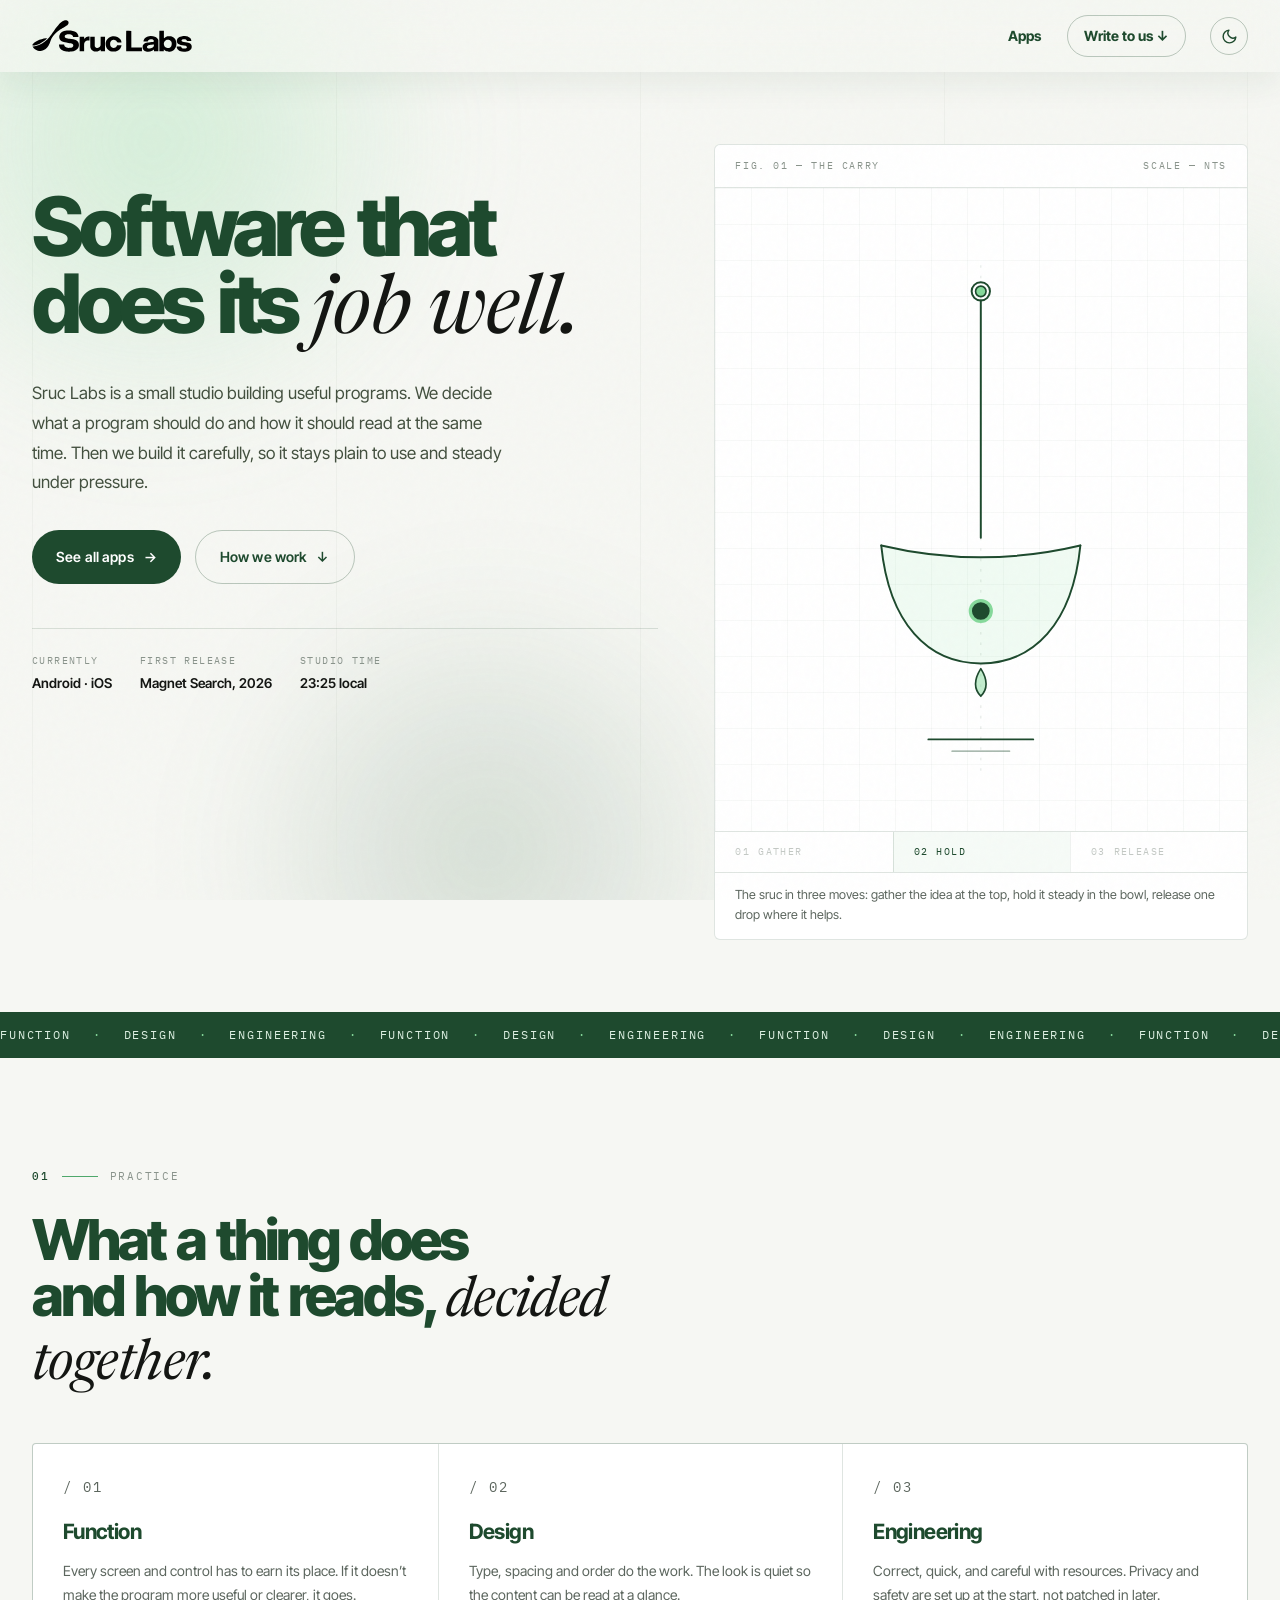
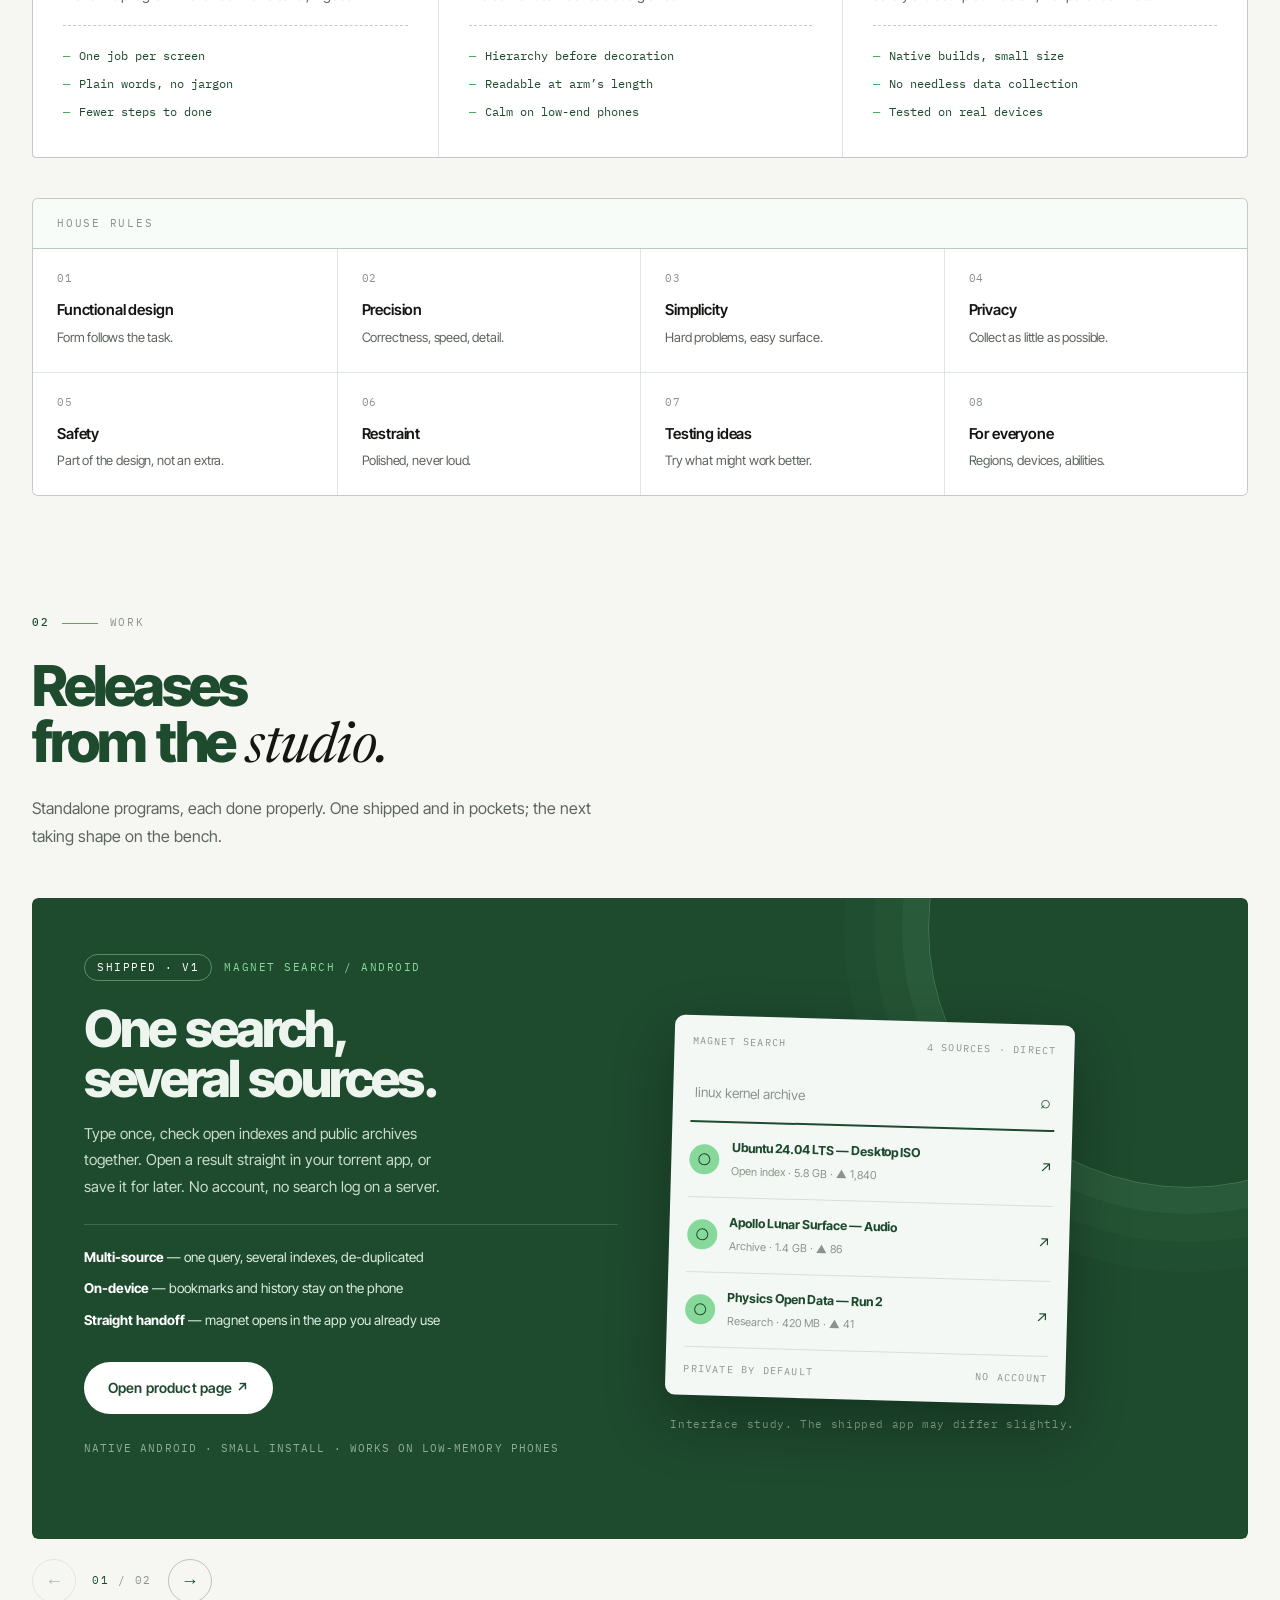
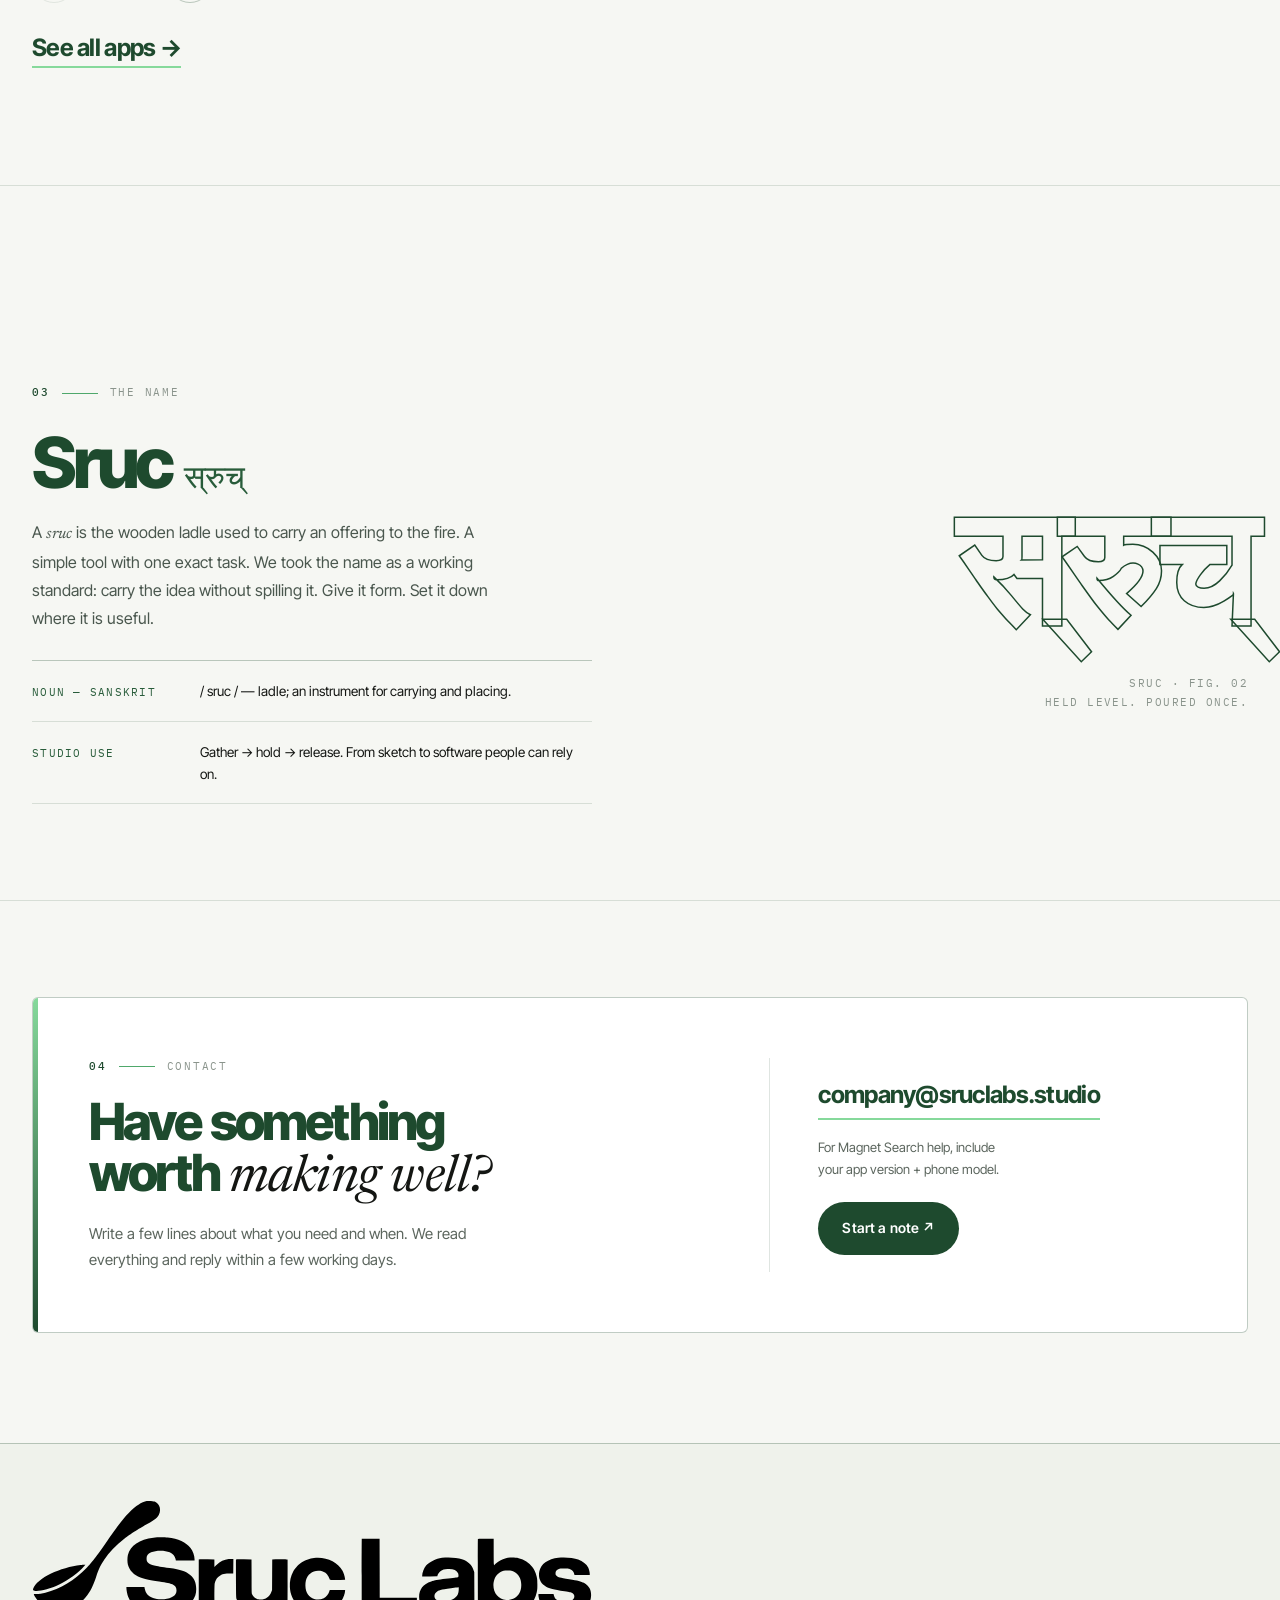
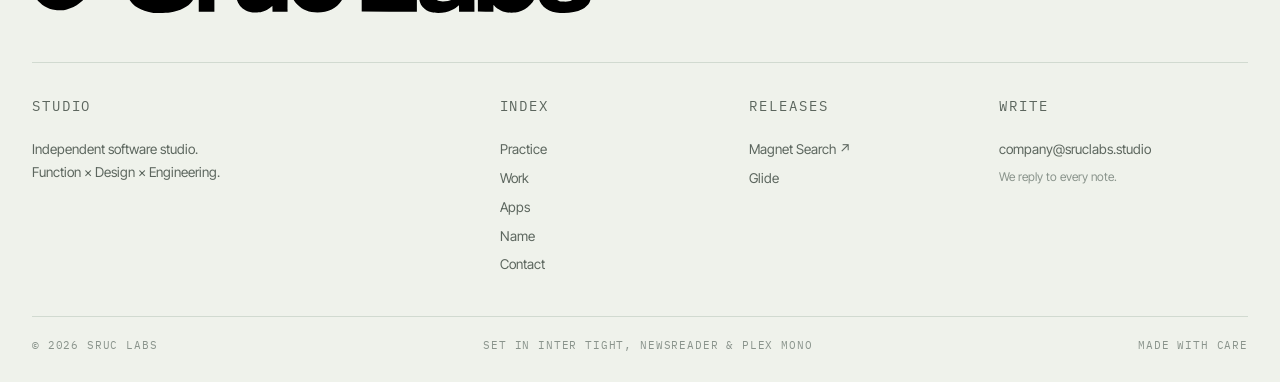
==== commit 601270d8: "Added Glide page" ====
--- a/index.html
+++ b/index.html
@@ -279,7 +279,7 @@
                   <li><b>At rest</b> — dims itself, sips battery</li>
                 </ul>
                 <div class="work-cta">
-                  <a class="btn btn-light" href="apps/">More in Apps →</a>
+                  <a class="btn btn-light" href="glide/">Open product page →</a>
                 </div>
                 <p class="work-meta">Native Android · Home network · No account</p>
               </div>
@@ -367,6 +367,7 @@
         <div>
           <p class="foot-k">Releases</p>
           <a href="https://sruclabs.github.io/magnetsearch/" target="_blank" rel="noopener">Magnet Search ↗</a>
+          <a href="glide/">Glide</a>
         </div>
         <div>
           <p class="foot-k">Write</p>
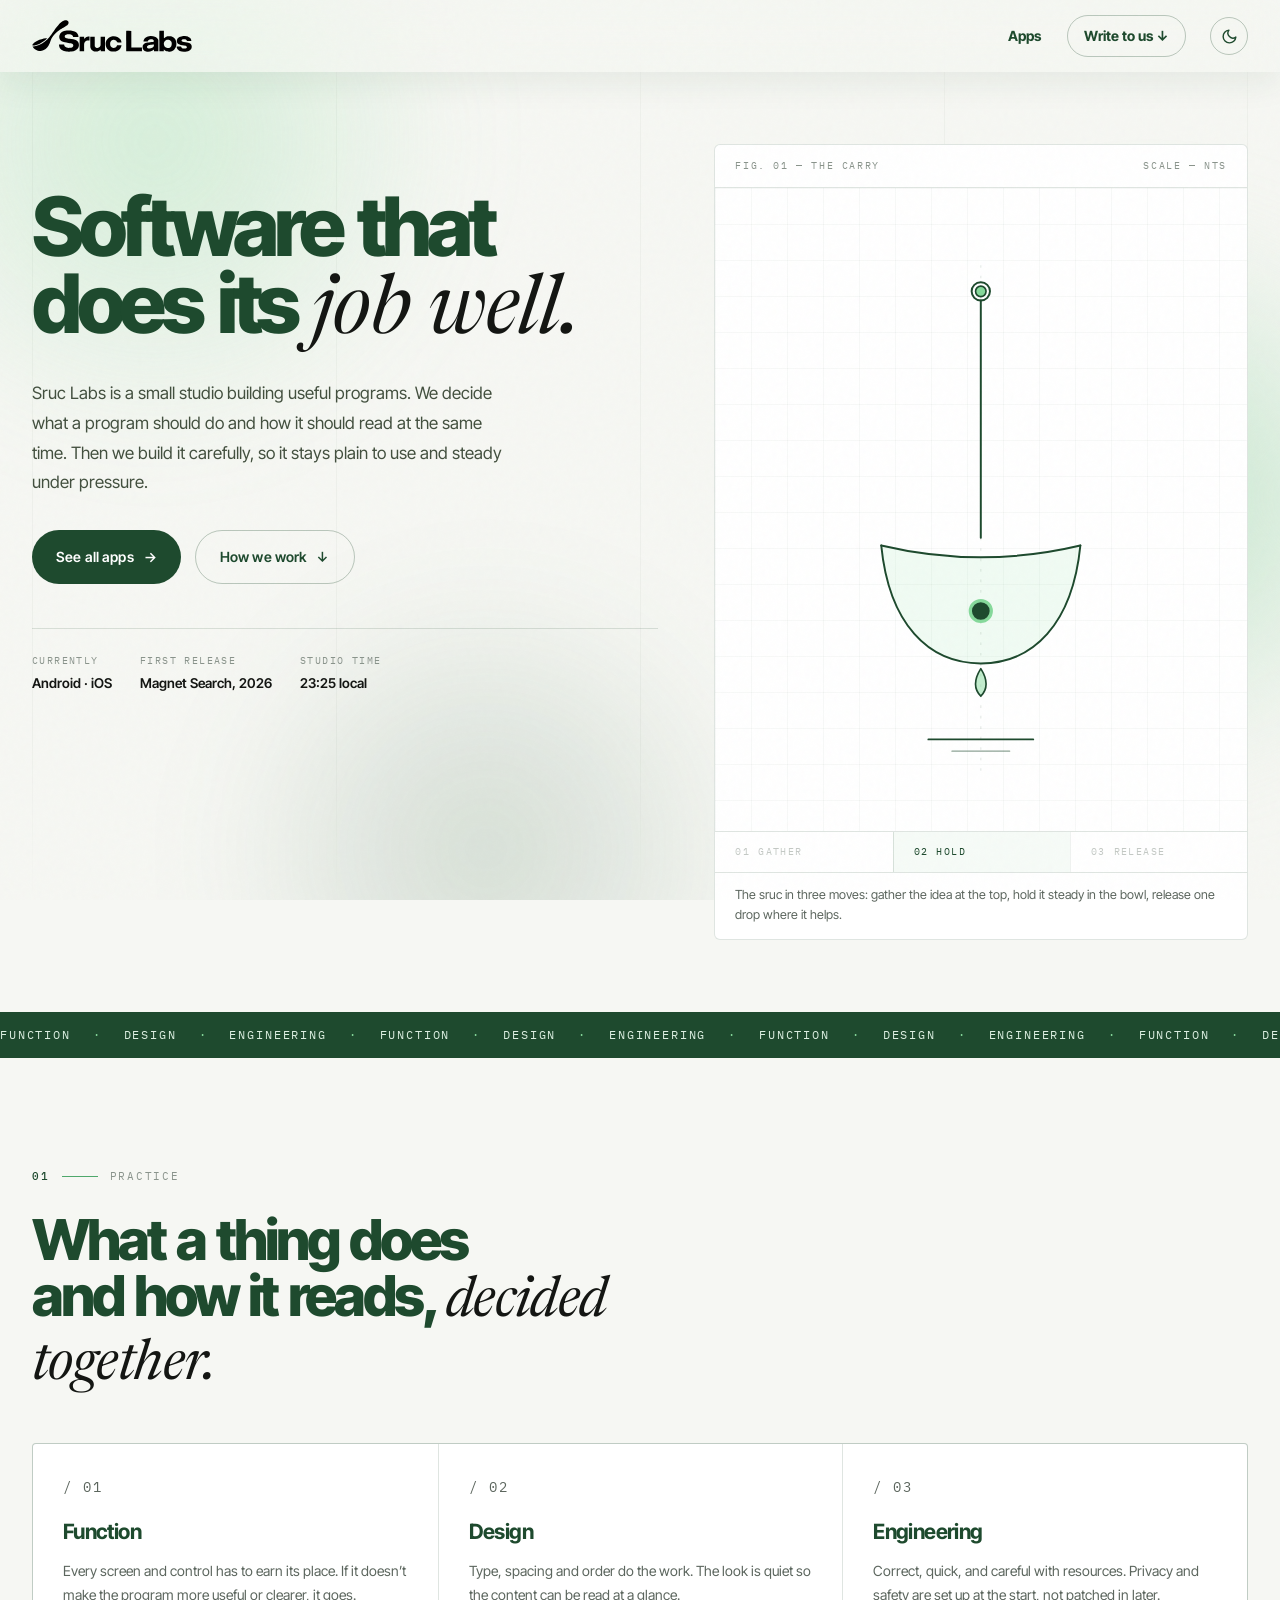
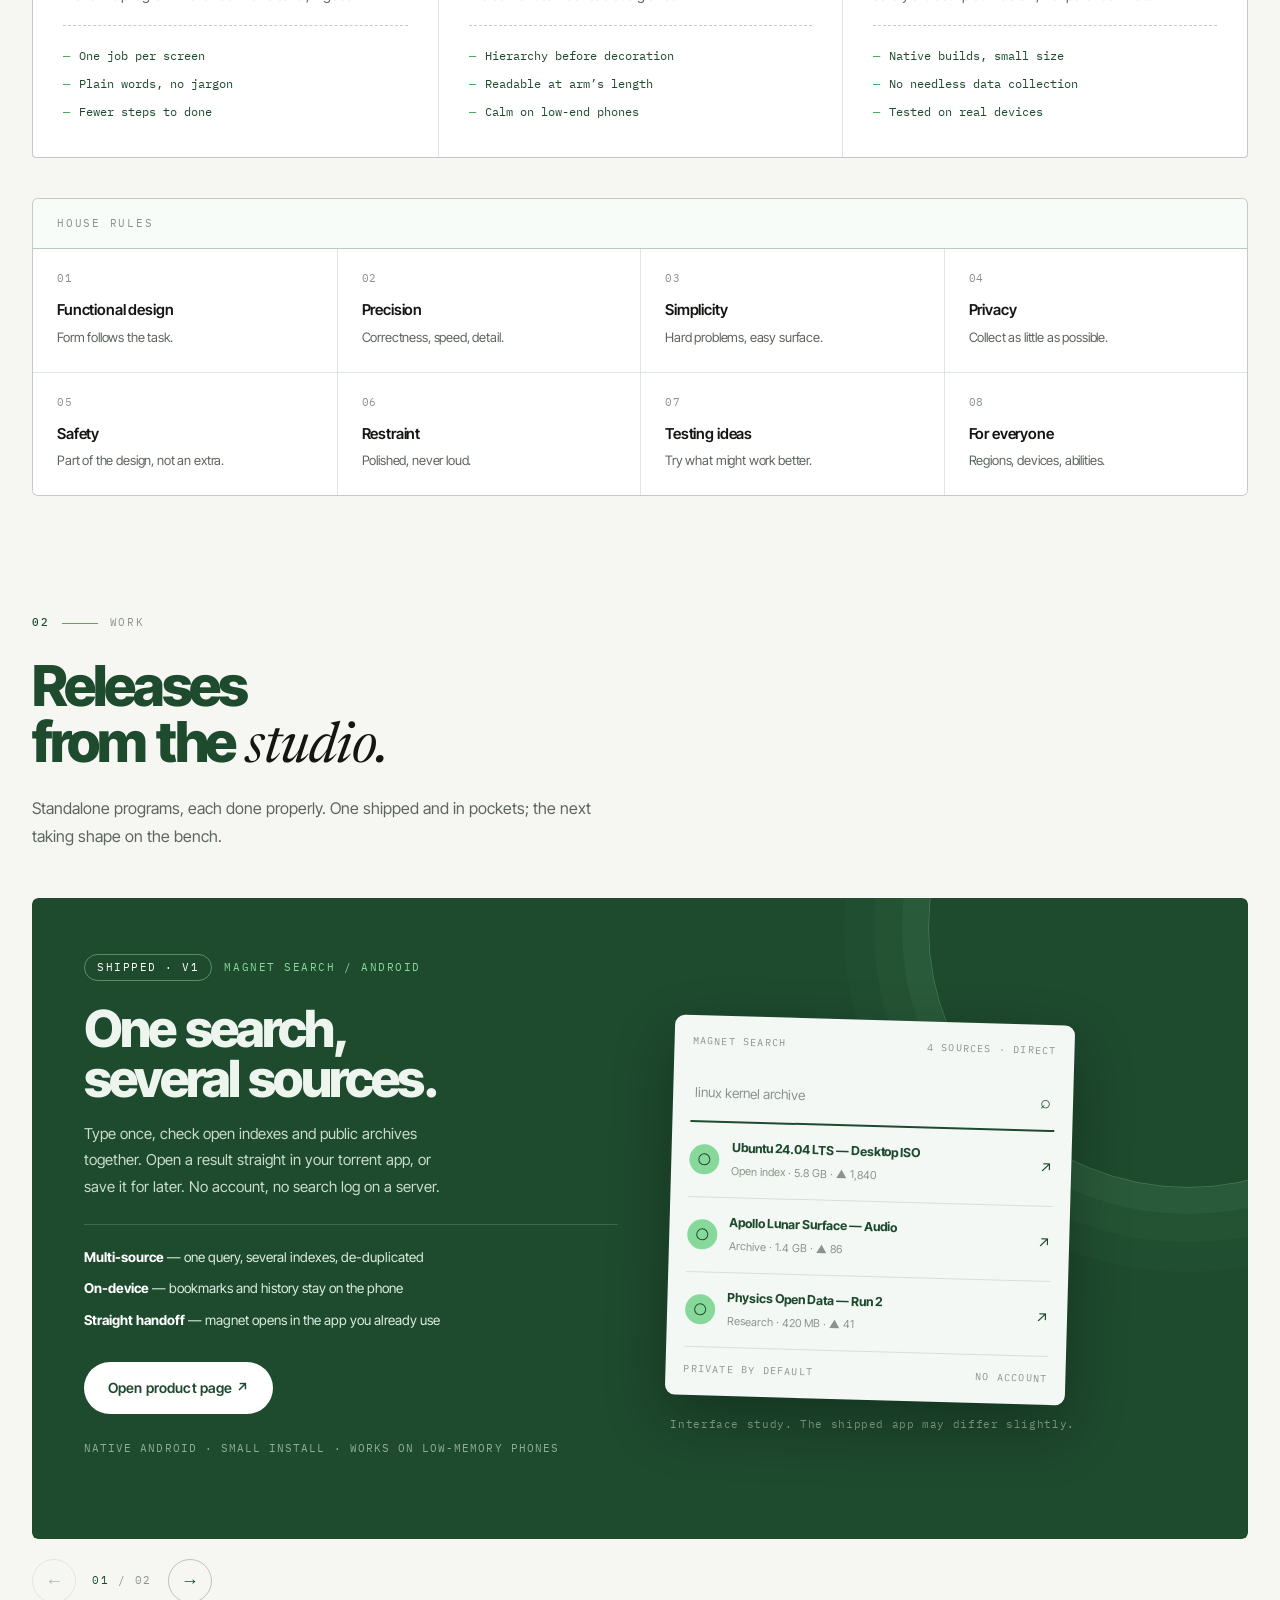
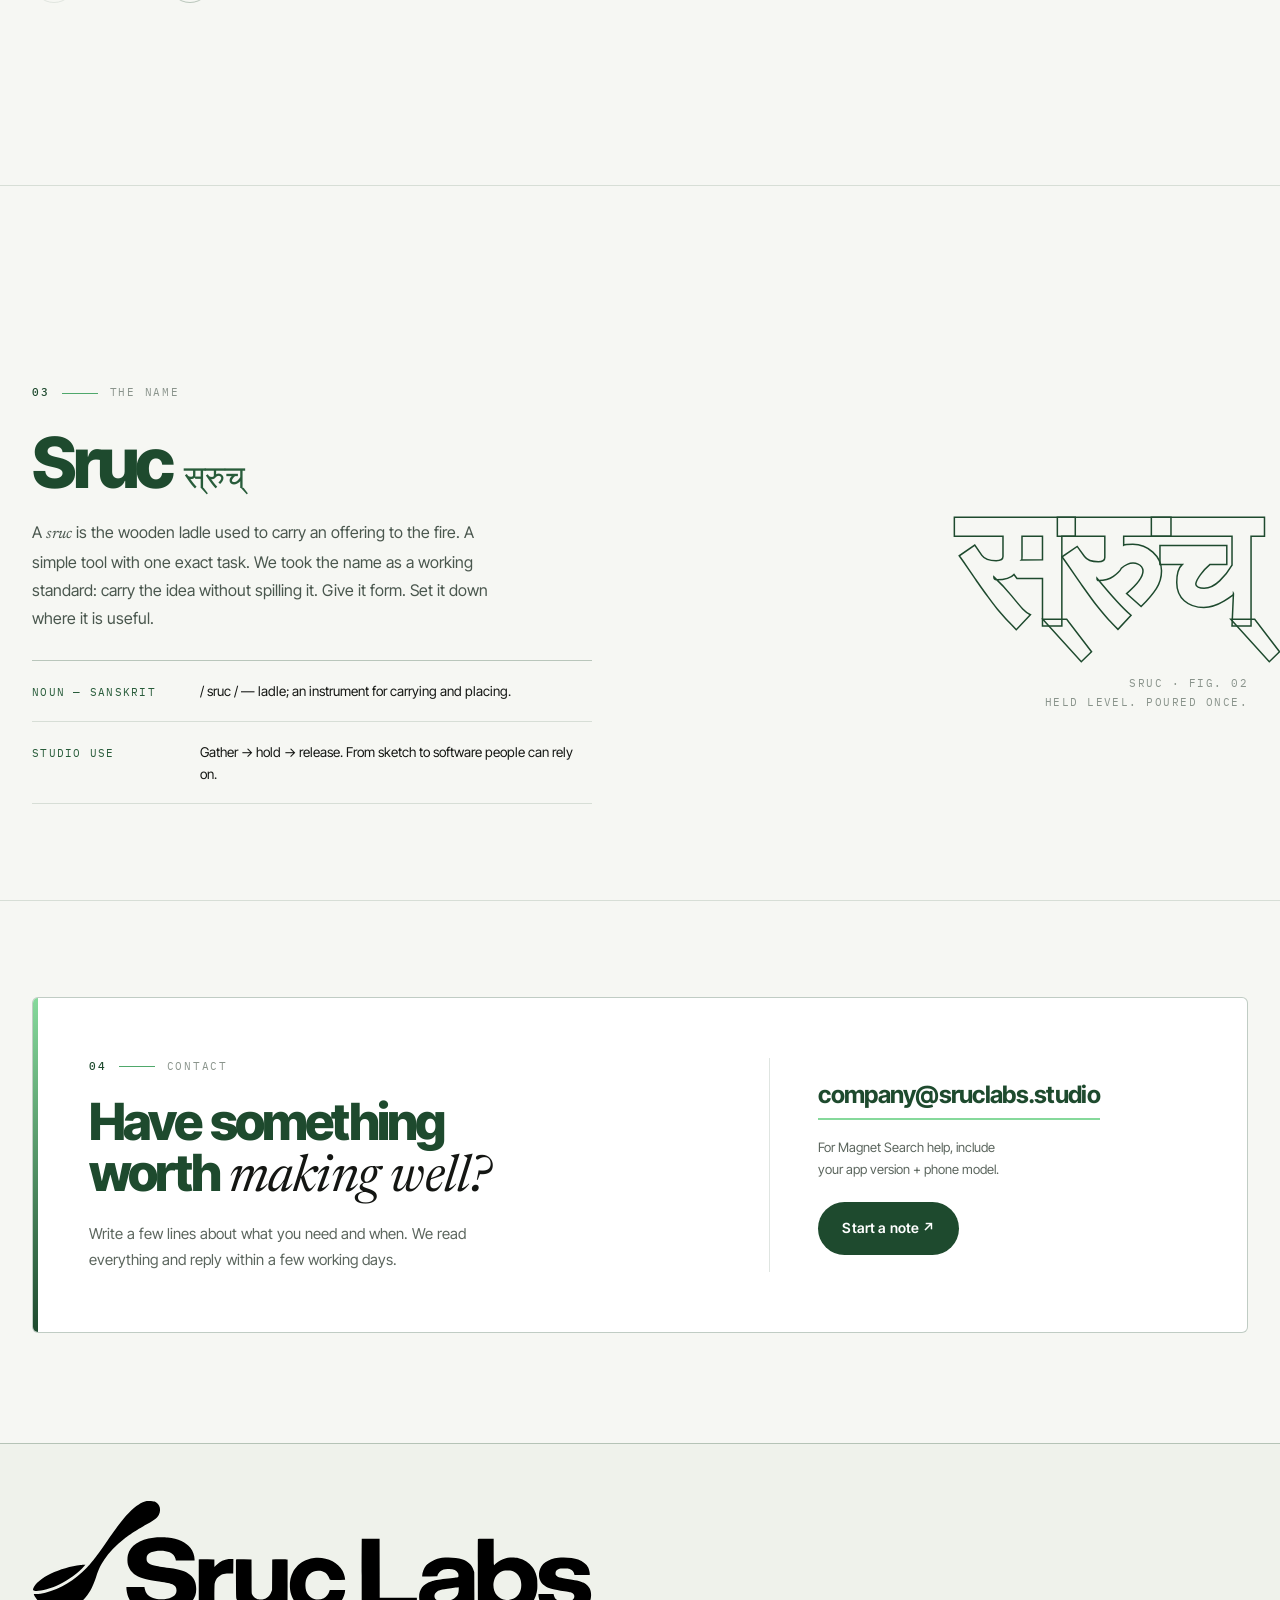
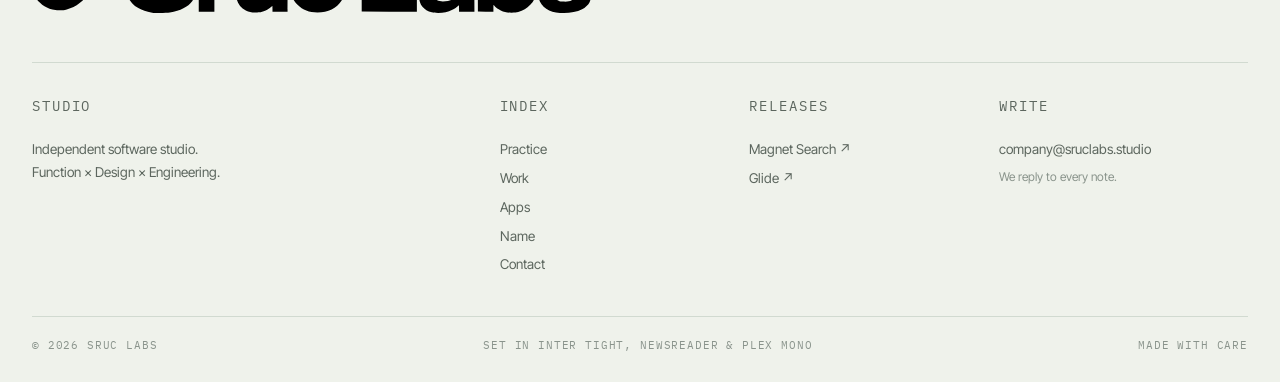
==== commit bc117415: "Glide Work 2" ====
--- a/index.html
+++ b/index.html
@@ -20,7 +20,7 @@
 
   <link rel="icon" type="image/svg+xml" sizes="any" href="assets/brand/icon.svg?v=20260924-2">
 
-  <link rel="stylesheet" href="css/style.css?v=20261008-8">
+  <link rel="stylesheet" href="css/style.css?v=20261009-3">
 </head>
 <body>
 
@@ -279,7 +279,7 @@
                   <li><b>At rest</b> — dims itself, sips battery</li>
                 </ul>
                 <div class="work-cta">
-                  <a class="btn btn-light" href="glide/">Open product page →</a>
+                  <a class="btn btn-light" href="glide/" target="_blank" rel="noopener">Open product page ↗</a>
                 </div>
                 <p class="work-meta">Native Android · Home network · No account</p>
               </div>
@@ -367,7 +367,7 @@
         <div>
           <p class="foot-k">Releases</p>
           <a href="https://sruclabs.github.io/magnetsearch/" target="_blank" rel="noopener">Magnet Search ↗</a>
-          <a href="glide/">Glide</a>
+          <a href="glide/" target="_blank" rel="noopener">Glide ↗</a>
         </div>
         <div>
           <p class="foot-k">Write</p>
@@ -391,6 +391,6 @@
     </svg>
   </button>
 
-  <script src="js/main.js?v=20261008-9"></script>
+  <script src="js/main.js?v=20261009-2"></script>
 </body>
 </html>
--- a/css/style.css
+++ b/css/style.css
@@ -128,7 +128,7 @@
 
 *, *::before, *::after { box-sizing: border-box; margin: 0; padding: 0; -webkit-tap-highlight-color: transparent; }
 html { -webkit-text-size-adjust: 100%; }
-section[id], footer[id] { scroll-margin-top: 73px; }
+section[id], footer[id], .work[id] { scroll-margin-top: 73px; }
 body {
   background: var(--paper);
   color: var(--ink);
@@ -137,6 +137,7 @@
   line-height: 1.6;
   -webkit-font-smoothing: antialiased;
   overflow-x: hidden;
+  overflow-x: clip;
 }
 ::selection { background: var(--pine); color: #fff; }
 a { color: inherit; text-decoration: none; }
@@ -252,7 +253,7 @@
 .theme-toggle .icon-sun { display: none; }
 [data-theme="dark"] .theme-toggle .icon-moon { display: none; }
 [data-theme="dark"] .theme-toggle .icon-sun { display: block; }
-.mobilemenu { position: absolute; top: 100%; left: 0; right: 0; display: flex; flex-direction: column; overflow: hidden; max-height: 0; opacity: 0; transform: translateY(-6px); padding-bottom: 0; background: rgba(246,247,243,0.97); -webkit-backdrop-filter: blur(14px); backdrop-filter: blur(14px); border-bottom: 1px solid var(--line); transition: max-height 0.4s var(--ease), opacity 0.3s ease, transform 0.4s var(--ease), padding-bottom 0.3s ease; }
+.mobilemenu { position: absolute; top: 100%; left: 0; right: 0; display: flex; flex-direction: column; overflow: hidden; max-height: 0; opacity: 0; visibility: hidden; transform: translateY(-6px); padding-bottom: 0; background: rgba(246,247,243,0.97); -webkit-backdrop-filter: blur(14px); backdrop-filter: blur(14px); border-bottom: 1px solid var(--line); transition: max-height 0.4s var(--ease), opacity 0.3s ease, transform 0.4s var(--ease), padding-bottom 0.3s ease, visibility 0s linear 0.4s; }
 .mobilemenu a {
   padding: 13px 0; border-top: 1px solid var(--line);
   font-weight: 600; font-size: 15px; color: var(--pine);
@@ -260,7 +261,7 @@
   transition: opacity 0.3s ease, transform 0.35s var(--ease);
 }
 .mobilemenu a:visited { color: var(--pine); }
-.mobilemenu.open { max-height: 420px; opacity: 1; transform: none; padding-bottom: 0; }
+.mobilemenu.open { max-height: 420px; opacity: 1; visibility: visible; transform: none; padding-bottom: 0; overflow-y: auto; transition: max-height 0.4s var(--ease), opacity 0.3s ease, transform 0.4s var(--ease), padding-bottom 0.3s ease, visibility 0s; }
 .mobilemenu.open a { opacity: 1; transform: none; }
 .mobilemenu.open a:nth-child(2) { transition-delay: 0.05s; }
 .mobilemenu.open a:nth-child(3) { transition-delay: 0.1s; }
@@ -429,6 +430,20 @@
 }
 .sec-head h2 .serif { color: var(--ink); }
 .sec-sub { margin-top: 18px; max-width: 560px; color: var(--muted); font-size: 16px; line-height: 1.7; }
+
+/* pill jump-links to each app card — same language as the nav pill */
+.jump-pills { display: flex; gap: 10px; flex-wrap: wrap; margin-top: 28px; }
+.jump-pill {
+  display: inline-flex; align-items: center; gap: 9px;
+  font-family: var(--mono); font-size: 11px; font-weight: 500;
+  letter-spacing: 0.12em; text-transform: uppercase; white-space: nowrap;
+  color: var(--pine); border: 1px solid var(--line-strong); border-radius: 999px;
+  padding: 10px 18px; background: transparent;
+  transition: background 0.25s ease, color 0.25s ease, border-color 0.25s ease, transform 0.35s var(--ease);
+}
+.jump-pill span { opacity: 0.55; }
+.jump-pill:hover { background: var(--pine); border-color: var(--pine); color: #fff; transform: translateY(-2px); }
+[data-theme="dark"] .jump-pill:hover { background: var(--mint); border-color: var(--mint); color: #0C1210; }
 
 /* trio */
 .trio {
@@ -731,18 +746,6 @@
 .topnav a.active { color: var(--pine); text-decoration: underline; text-decoration-color: var(--leaf); text-underline-offset: 5px; text-decoration-thickness: 1.5px; }
 .mobilemenu a[aria-current="page"] { text-decoration: underline; text-decoration-color: var(--leaf); text-underline-offset: 5px; text-decoration-thickness: 1.5px; }
 
-/* ================= APPS INDEX — reuses studio tokens only ================= */
-.next {
-  margin-top: 28px;
-  border: 1px dashed var(--line-strong); border-radius: 6px; background: transparent;
-  display: grid; grid-template-columns: 1fr auto; gap: 24px; align-items: center;
-  padding: 30px 32px;
-}
-.next-eyebrow { font-family: var(--mono); font-size: 10.5px; letter-spacing: 0.14em; text-transform: uppercase; color: var(--faint); margin-bottom: 10px; }
-.next h3 { font-size: 20px; font-weight: 700; letter-spacing: -0.03em; color: var(--pine); margin-bottom: 8px; }
-.next p { font-size: 14px; line-height: 1.7; color: var(--muted); max-width: 62ch; }
-.next .btn { flex: none; }
-
 /* ================= RESPONSIVE ================= */
 @media (max-width: 1020px) {
   .hero { grid-template-columns: 1fr 1fr; gap: 36px; }
@@ -774,8 +777,6 @@
   .trio article:first-child { border-top: 0; }
   .contact-card { grid-template-columns: 1fr; padding: 44px 32px; gap: 32px; }
   .contact-side { border-left: 0; padding-left: 0; border-top: 1px solid var(--line); padding-top: 28px; }
-  .next { grid-template-columns: 1fr; }
-  .next .btn { justify-self: start; }
   .hero-specs { grid-template-columns: repeat(3, 1fr); gap: 16px; }
 }
 
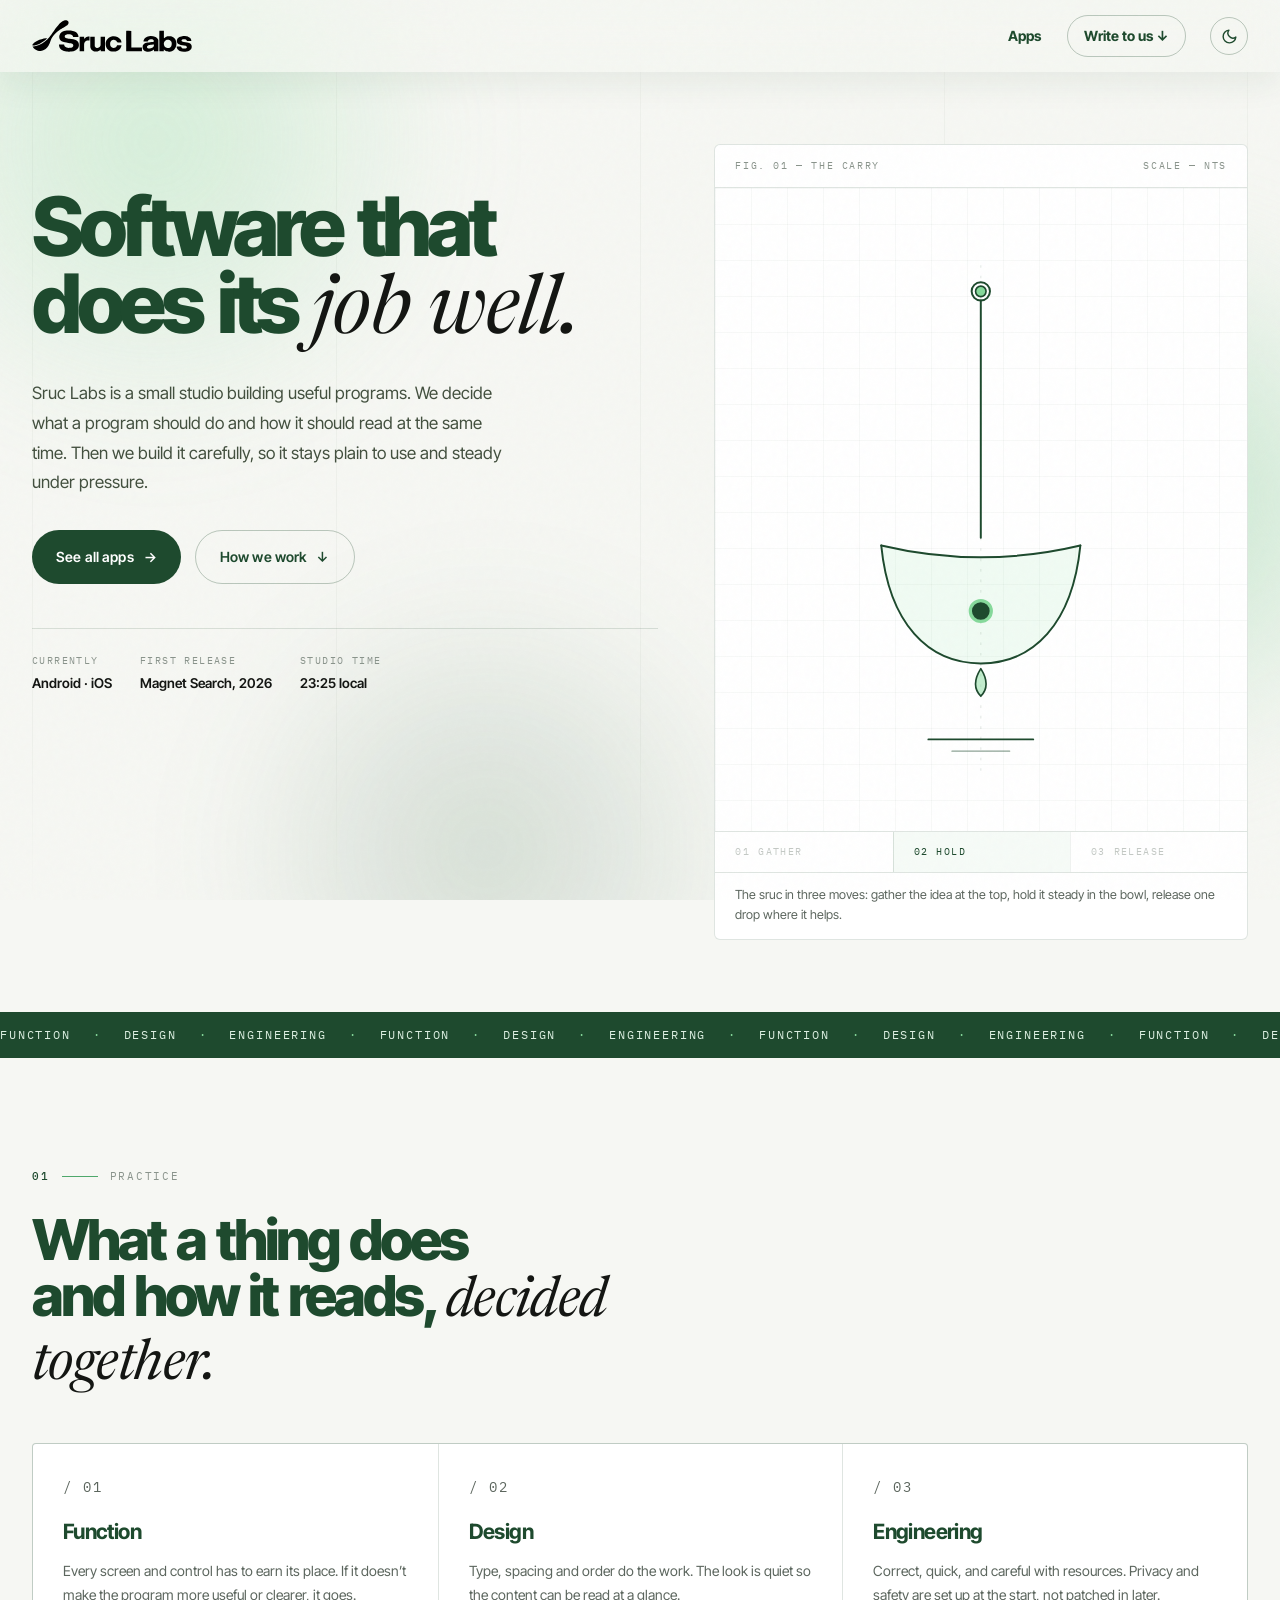
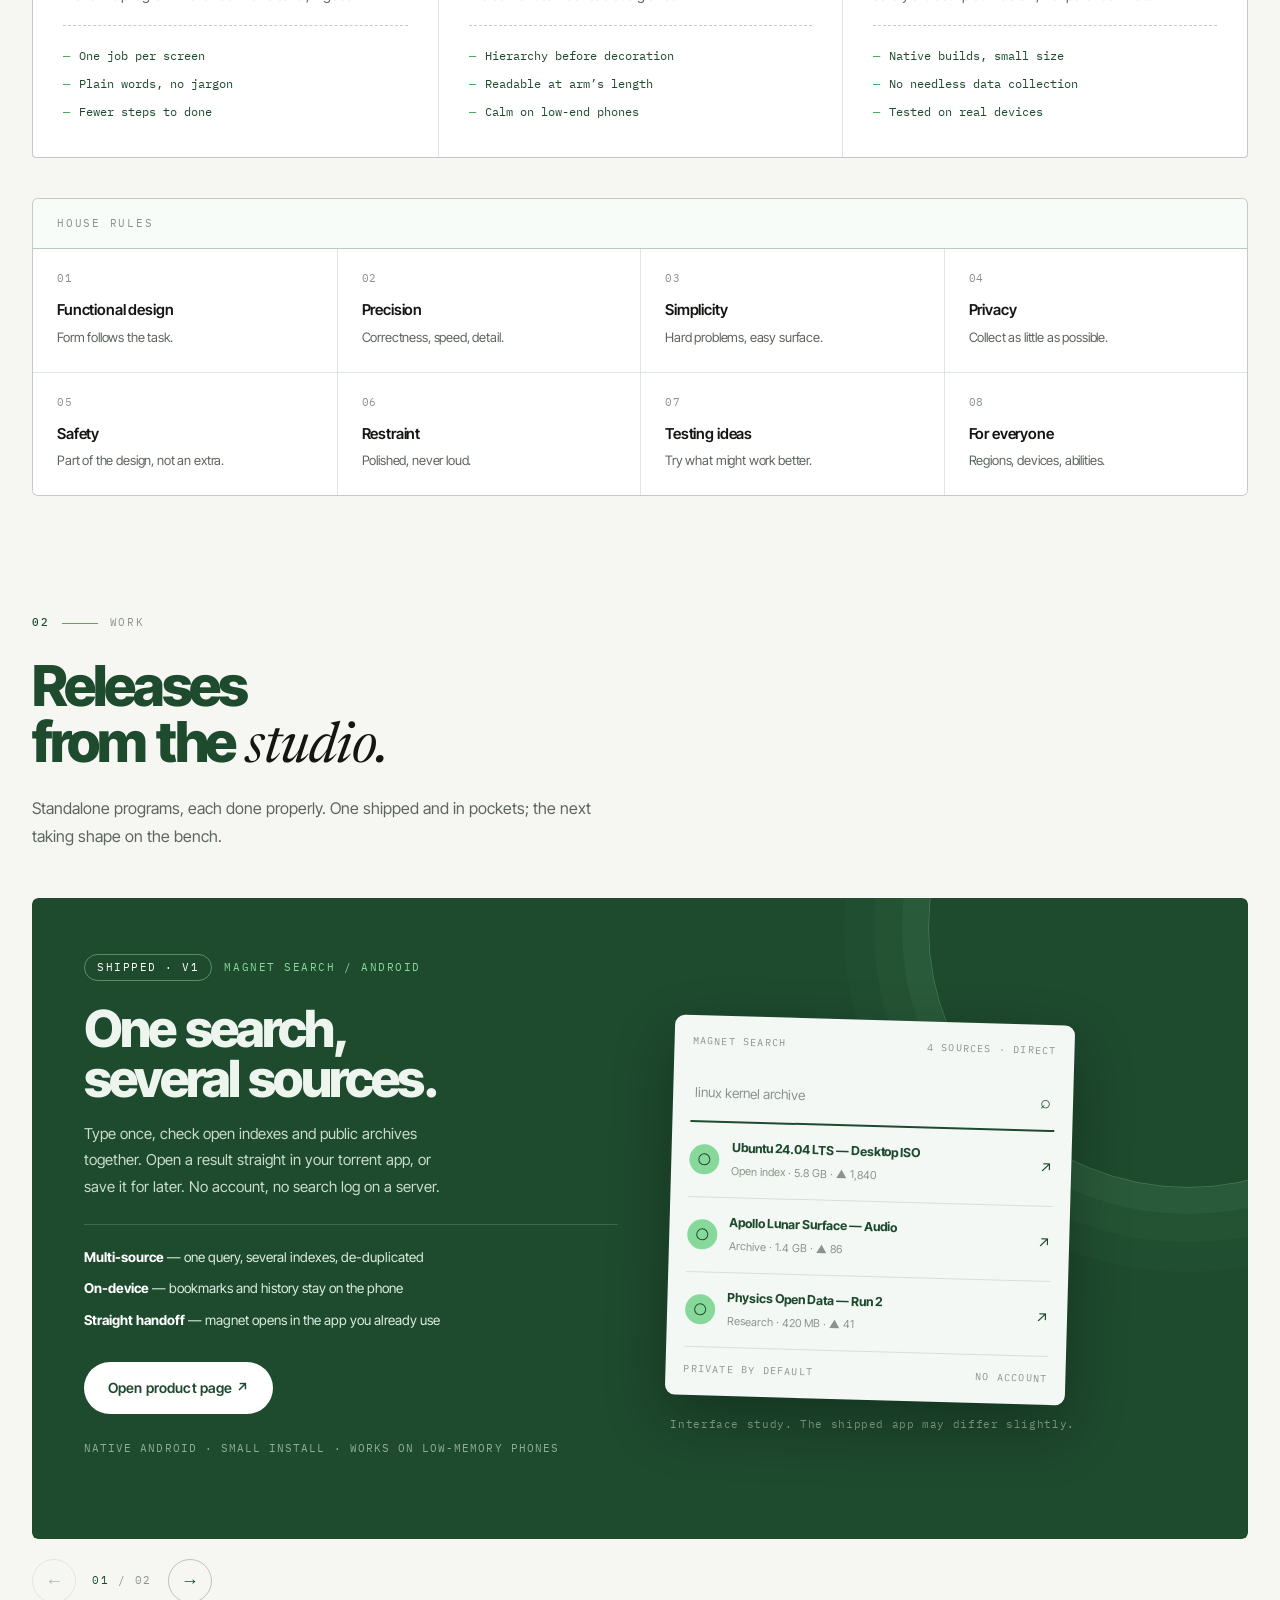
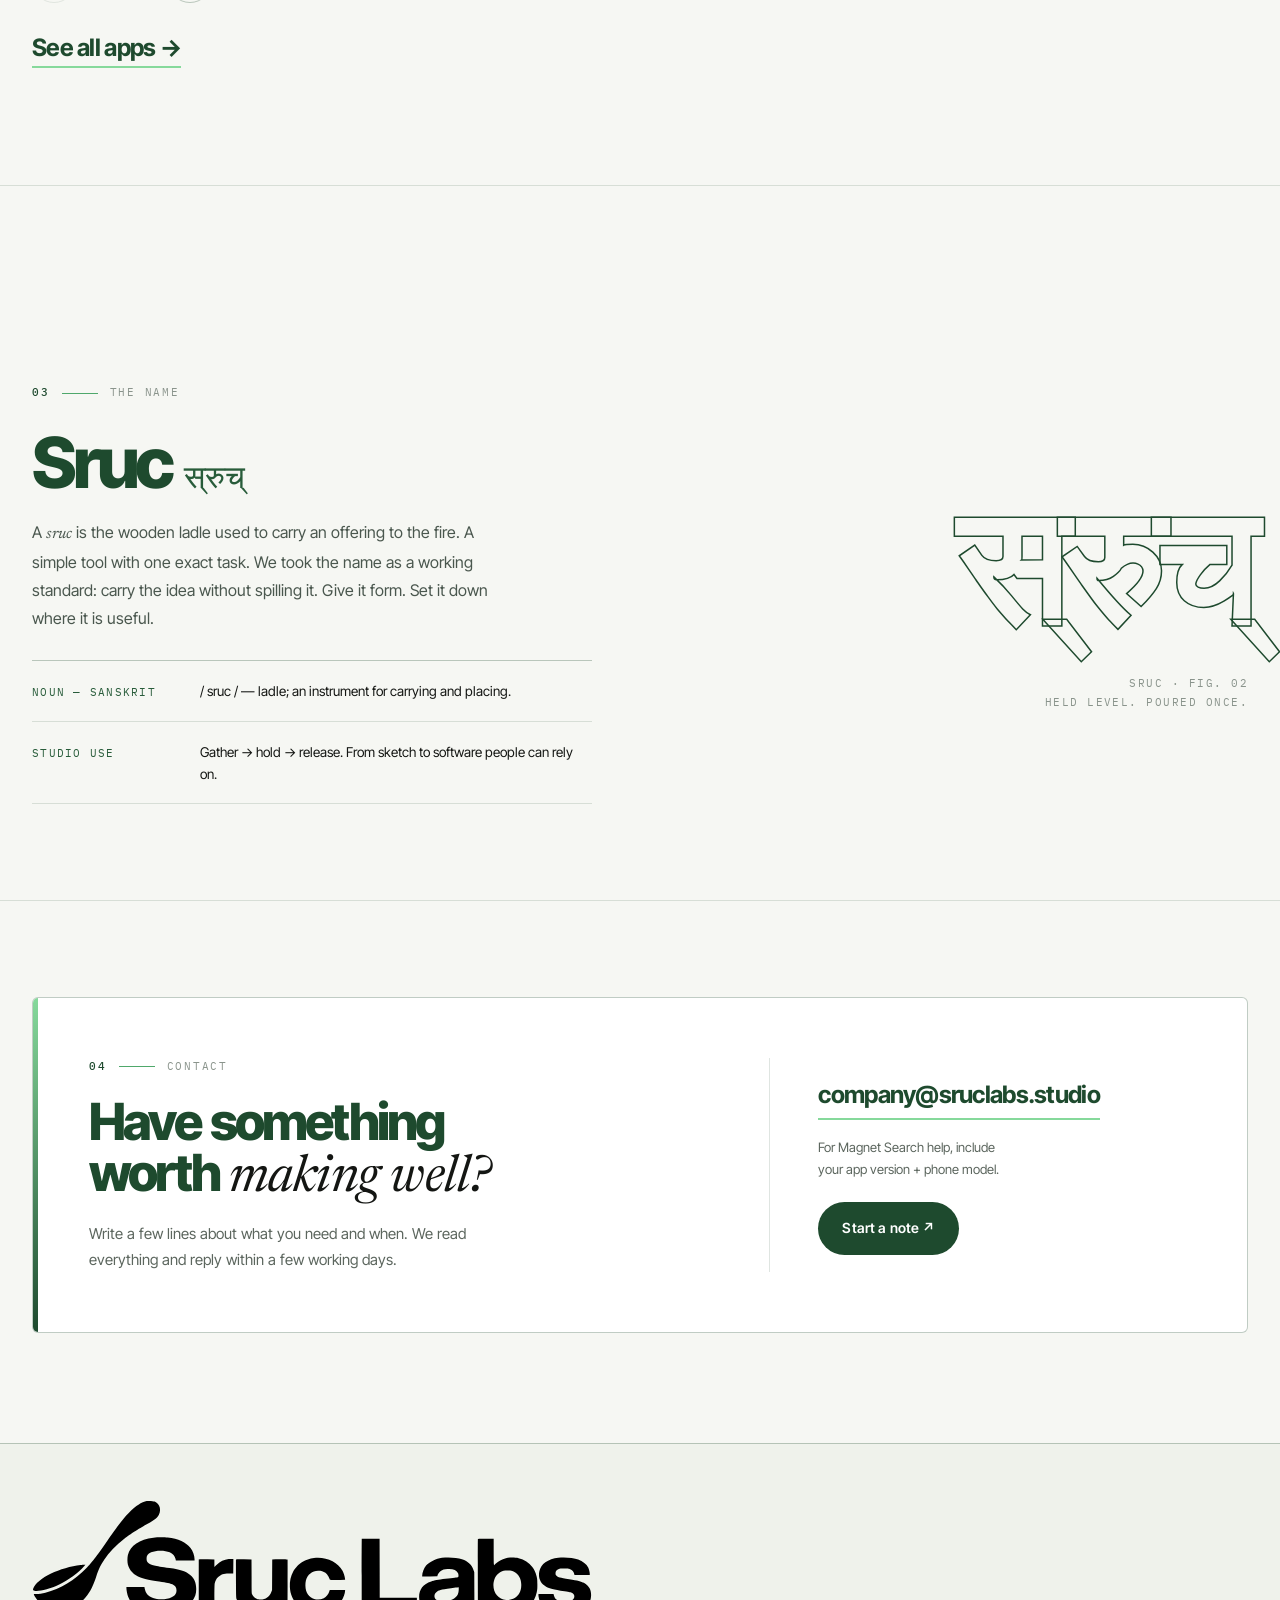
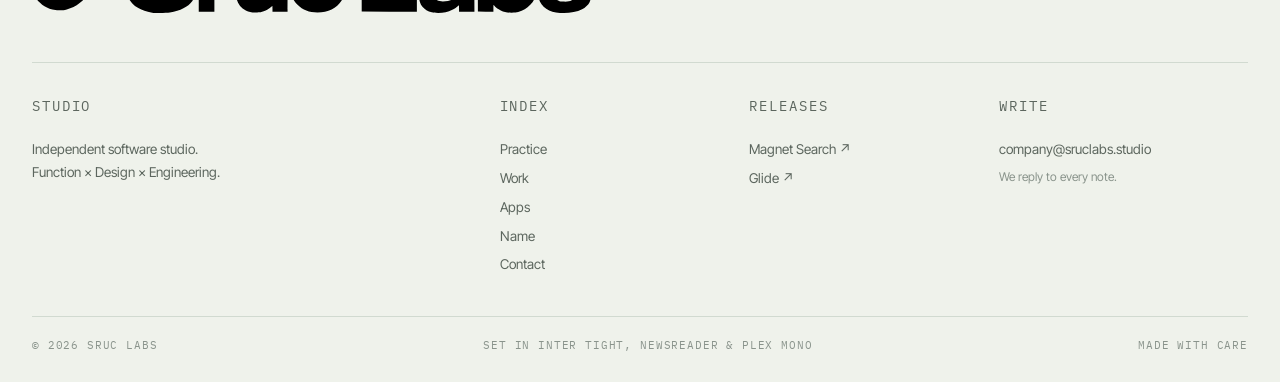
==== commit e856a00b: "Point product links to sruclabs.studio" ====
--- a/index.html
+++ b/index.html
@@ -238,7 +238,7 @@
                   <li><b>Straight handoff</b> — magnet opens in the app you already use</li>
                 </ul>
                 <div class="work-cta">
-                  <a class="btn btn-light" href="https://sruclabs.github.io/magnetsearch/" target="_blank" rel="noopener">Open product page ↗</a>
+                  <a class="btn btn-light" href="https://sruclabs.studio/magnetsearch/" target="_blank" rel="noopener">Open product page ↗</a>
                 </div>
                 <p class="work-meta">Native Android · Small install · Works on low-memory phones</p>
               </div>
@@ -366,7 +366,7 @@
         </div>
         <div>
           <p class="foot-k">Releases</p>
-          <a href="https://sruclabs.github.io/magnetsearch/" target="_blank" rel="noopener">Magnet Search ↗</a>
+          <a href="https://sruclabs.studio/magnetsearch/" target="_blank" rel="noopener">Magnet Search ↗</a>
           <a href="glide/" target="_blank" rel="noopener">Glide ↗</a>
         </div>
         <div>
